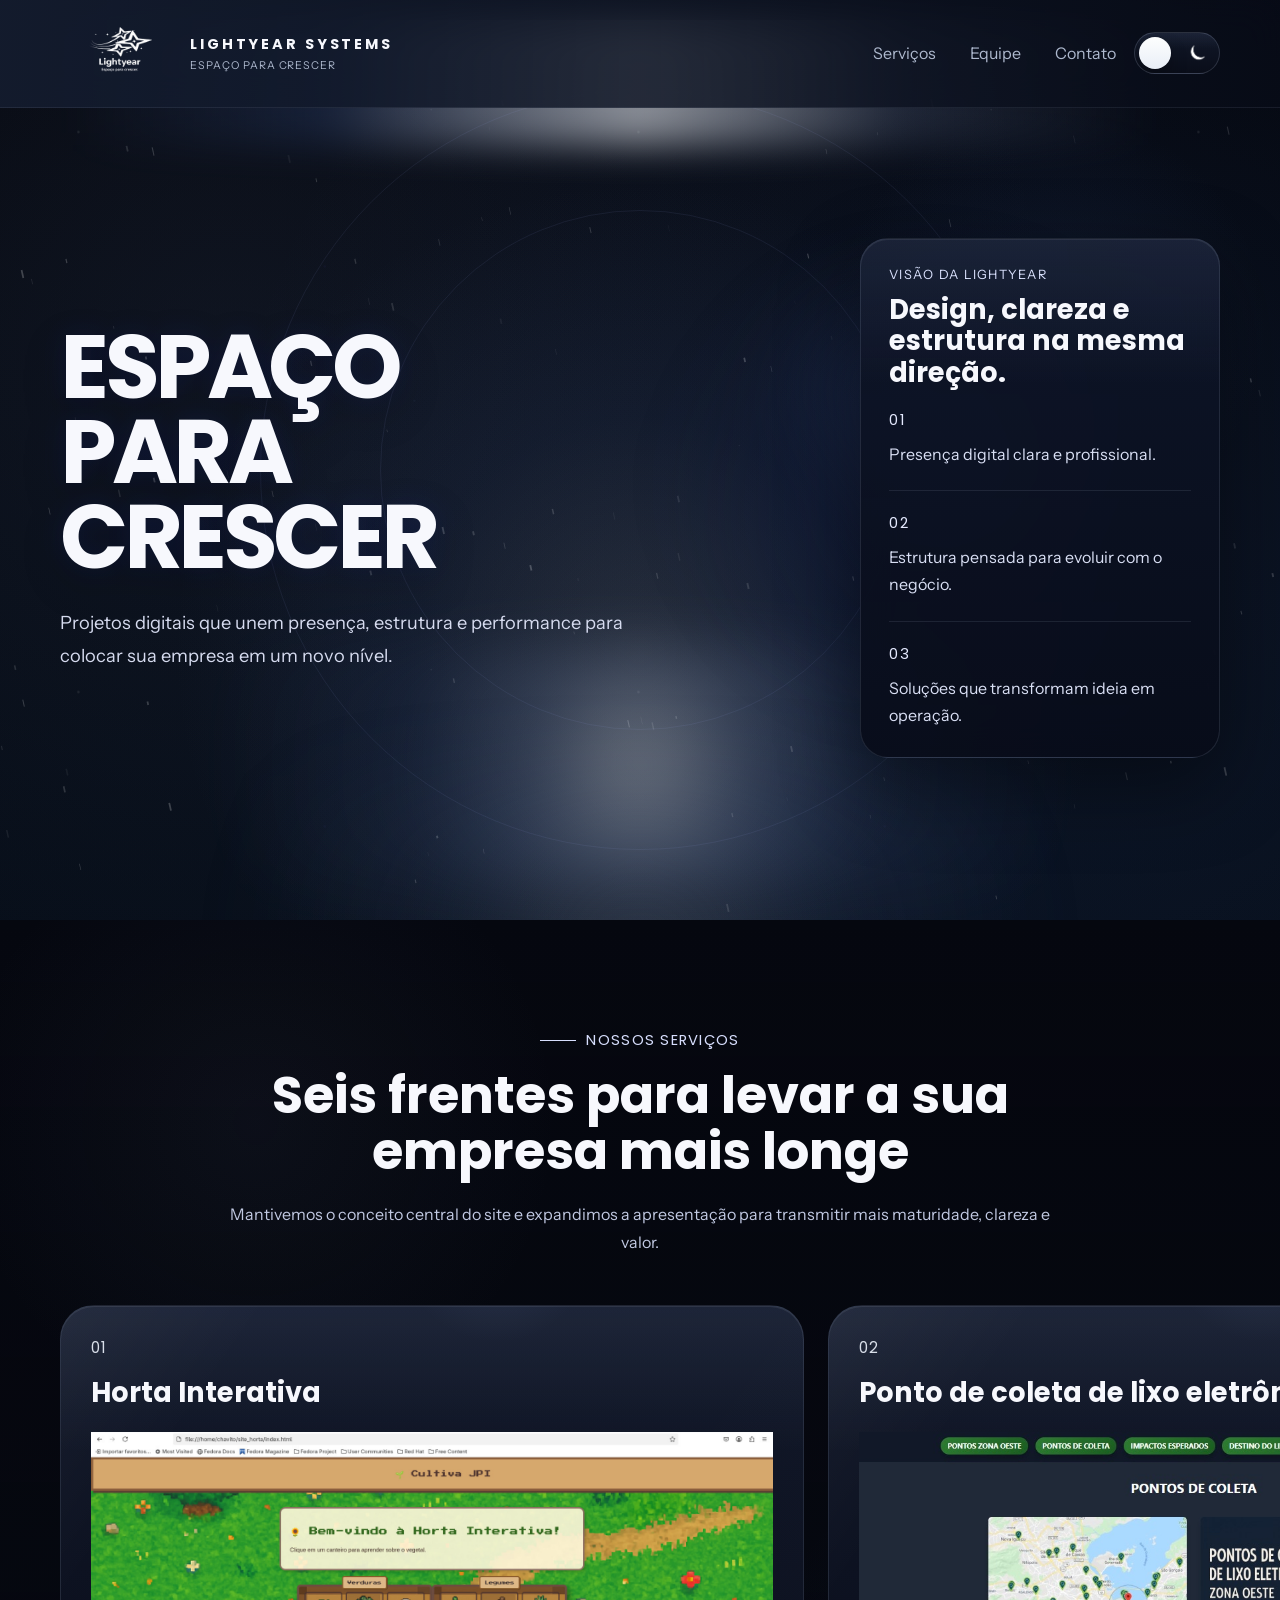
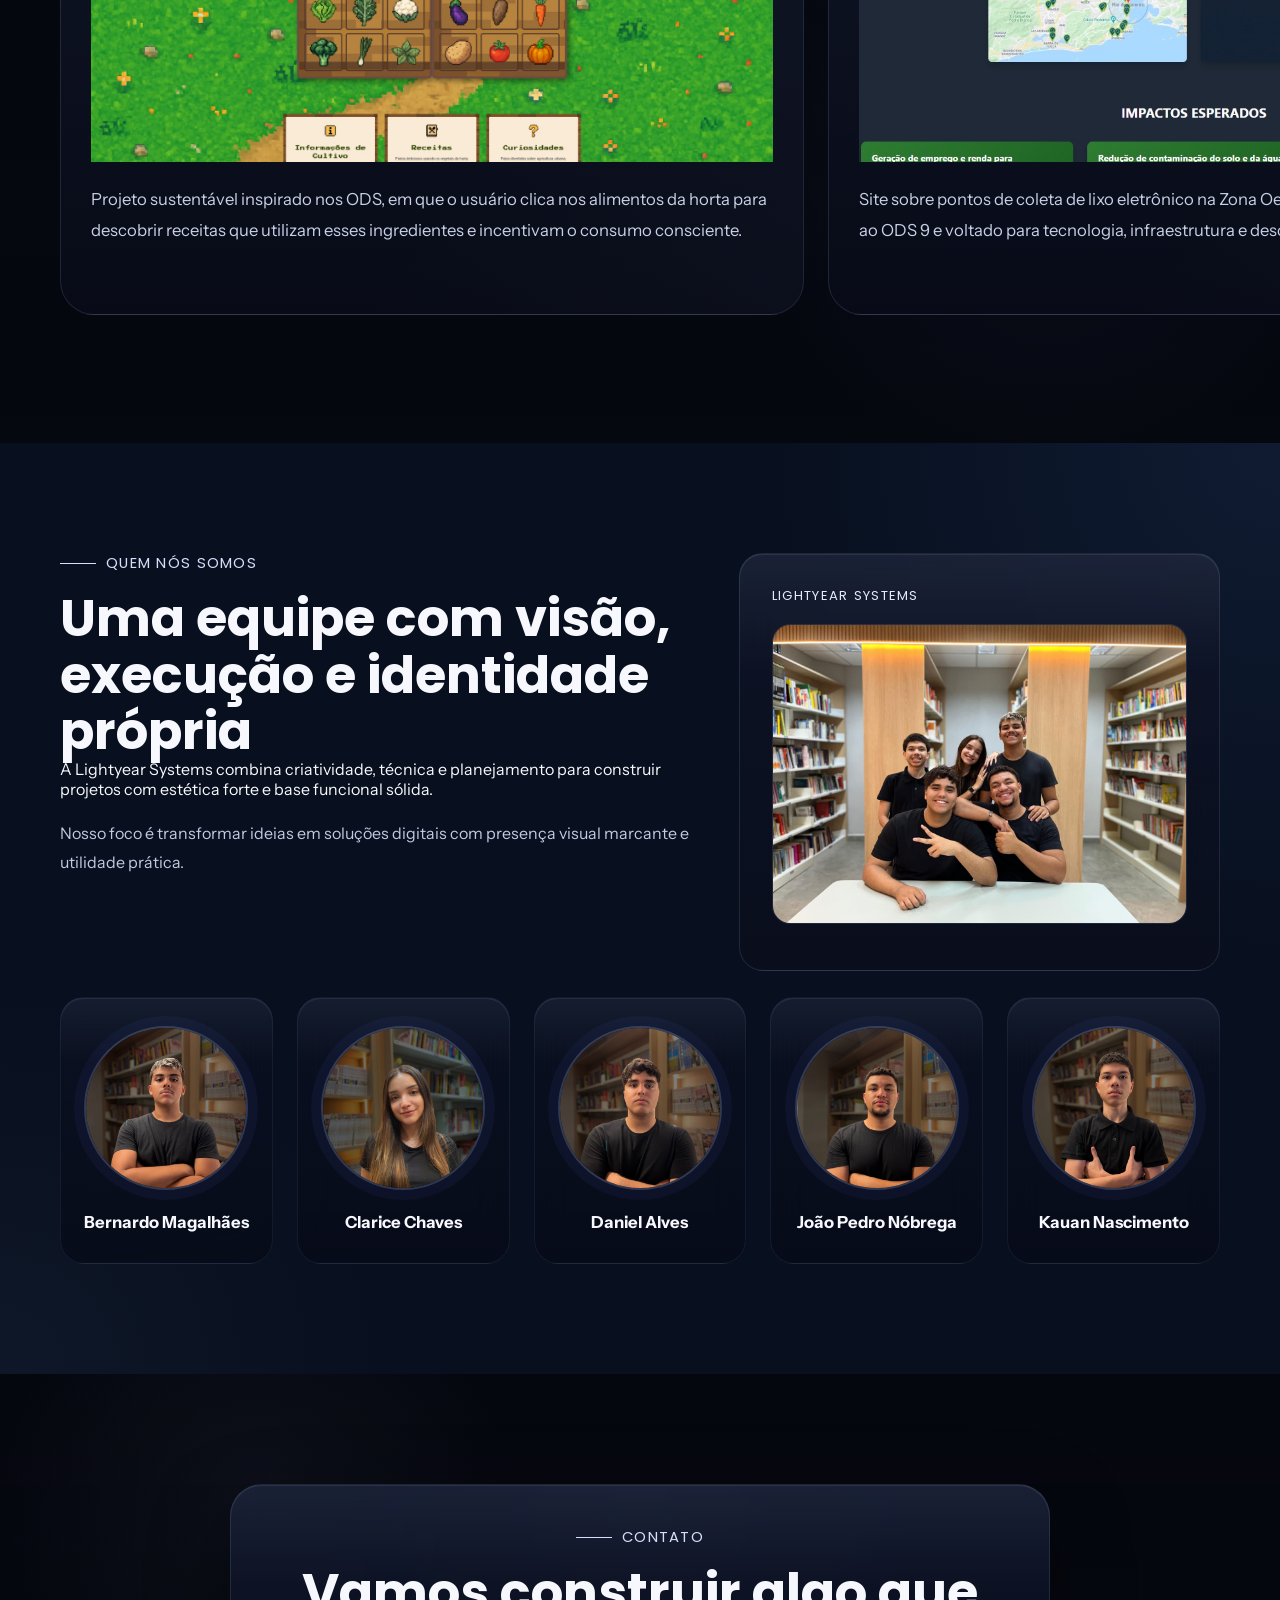
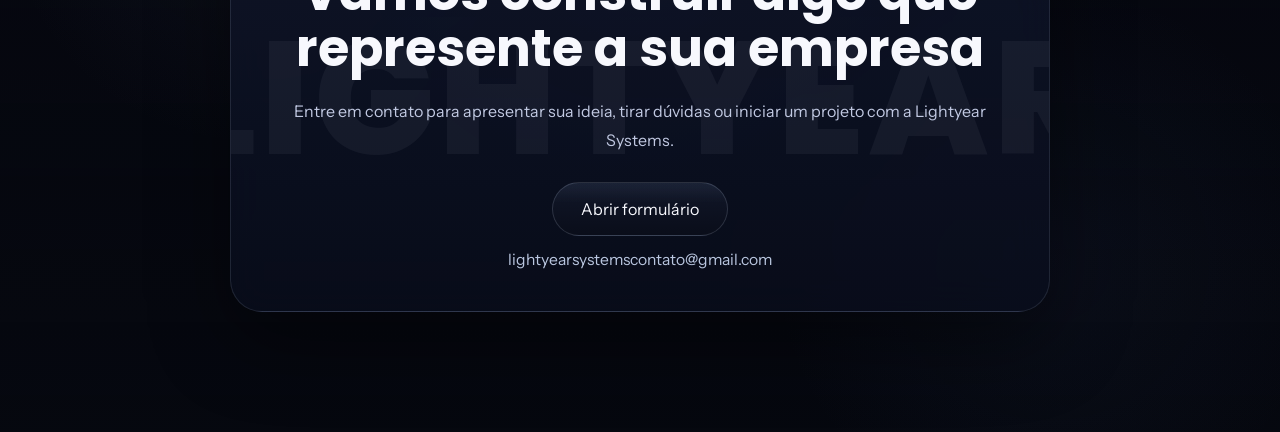
==== index.html @ 68925dc8 "Move site files to GitHub Pages root" ====
﻿﻿<!DOCTYPE html>
<html lang="pt-BR">
<head>
    <meta charset="UTF-8">
    <meta name="viewport" content="width=device-width, initial-scale=1.0">
    <meta
        name="description"
        content="Lightyear Systems desenvolve sites, reestrutura plataformas e cria sistemas sob medida para impulsionar empresas."
    >
    <title>Lightyear Systems</title>
    <link rel="preconnect" href="https://fonts.googleapis.com">
    <link rel="preconnect" href="https://fonts.gstatic.com" crossorigin>
    <link
        href="https://fonts.googleapis.com/css2?family=Poppins:wght@400;500;600;700;800&family=Instrument+Sans:wght@400;500;600&display=swap"
        rel="stylesheet"
    >
    <link rel="stylesheet" href="style.css">
</head>
<body>
    <header class="site-header">
        <div class="brand-tools">
            <a href="#inicio" class="logo" aria-label="Lightyear Systems">
                <img src="logopng branca.png" alt="Logo Lightyear" class="logo-brand-image">
                <span class="logo-text-wrap">
                    <span class="logo-text">LIGHTYEAR SYSTEMS</span>
                    <span class="logo-subtext">Espaço para crescer</span>
                </span>
            </a>
        </div>

        <div class="header-actions">
            <nav aria-label="Navegacao principal">
                <ul>
                    <li><a href="#servicos">Servi&ccedil;os</a></li>
                    <li><a href="#sobre">Equipe</a></li>
                    <li><a href="#contato">Contato</a></li>
                </ul>
            </nav>

            <button
                type="button"
                class="theme-toggle"
                id="themeToggle"
                aria-label="Alternar entre modo escuro e claro"
                aria-pressed="false"
            >
                <span class="theme-toggle-icons" aria-hidden="true">
                    <span class="theme-icon theme-icon-star">
                        <img src="estrela.png" alt="" class="theme-icon-image">
                    </span>
                    <span class="theme-icon theme-icon-moon">
                        <img src="lua.png" alt="" class="theme-icon-image">
                    </span>
                </span>
                <span class="theme-toggle-thumb" aria-hidden="true"></span>
                <span class="theme-toggle-text">Modo claro</span>
            </button>
        </div>
    </header>

    <main>
        <section id="inicio" class="hero">
            <div id="stars"></div>
            <canvas class="hero-particles" aria-hidden="true"></canvas>
            <div class="hero-ribbon hero-ribbon-top" aria-hidden="true"></div>
            <div class="hero-ribbon hero-ribbon-bottom" aria-hidden="true"></div>
            <div class="hero-aura" aria-hidden="true"></div>
            <div class="orbit orbit-one"></div>
            <div class="orbit orbit-two"></div>

            <div class="hero-content reveal">
                <h1 class="main-title">Espa&ccedil;o <br> para crescer</h1>
                <p class="subtitle">
                    Projetos digitais que unem presen&ccedil;a, estrutura e performance
                    para colocar sua empresa em um novo n&iacute;vel.
                </p>
            </div>

            <aside class="hero-panel reveal">
                <p class="panel-kicker">Vis&atilde;o da Lightyear</p>
                <h2>Design, clareza e estrutura na mesma dire&ccedil;&atilde;o.</h2>

                <div class="panel-line">
                    <span>01</span>
                    <p>Presen&ccedil;a digital clara e profissional.</p>
                </div>
                <div class="panel-line">
                    <span>02</span>
                    <p>Estrutura pensada para evoluir com o neg&oacute;cio.</p>
                </div>
                <div class="panel-line">
                    <span>03</span>
                    <p>Solu&ccedil;&otilde;es que transformam ideia em opera&ccedil;&atilde;o.</p>
                </div>
            </aside>
        </section>

        <section id="servicos" class="section section-light services-section">
            <div class="section-heading reveal">
                <p class="section-tag">Nossos Servi&ccedil;os</p>
                <h2>Seis frentes para levar a sua empresa mais longe</h2>
                <p>
                    Mantivemos o conceito central do site e expandimos a apresenta&ccedil;&atilde;o
                    para transmitir mais maturidade, clareza e valor.
                </p>
            </div>

            <div class="services-shell reveal">
                <div class="services-drag-hint" id="servicesHint" aria-hidden="true">
                    Arraste para o lado
                </div>

                <div class="cards services-track">
                    <article class="card service-card service-card-combo">
                        <div class="card-topline">
                            <span class="card-index">01</span>
                        </div>
                        <div class="service-feature">
                            <h3>Horta Interativa</h3>
                            <img src="horta-interativa.jpg" alt="Projeto Horta Interativa" class="service-photo service-photo-large">
                            <p>
                                Projeto sustent&aacute;vel inspirado nos ODS, em que o usu&aacute;rio
                                clica nos alimentos da horta para descobrir receitas que utilizam
                                esses ingredientes e incentivam o consumo consciente.
                            </p>
                        </div>
                    </article>

                    <article class="card service-card service-card-combo">
                        <div class="card-topline">
                            <span class="card-index">02</span>
                        </div>
                        <div class="service-feature">
                            <h3>Ponto de coleta de lixo eletr&ocirc;nico</h3>
                            <img src="lixo-eletronico.jpg" alt="Projeto Ponto de coleta de lixo eletr&ocirc;nico" class="service-photo service-photo-large service-photo-top">
                            <p>
                                Site sobre pontos de coleta de lixo eletr&ocirc;nico na Zona Oeste
                                do Rio de Janeiro, conectado ao ODS 9 e voltado para tecnologia,
                                infraestrutura e descarte respons&aacute;vel.
                            </p>
                        </div>
                    </article>

                    <article class="card service-card service-card-combo">
                        <div class="card-topline">
                            <span class="card-index">03</span>
                        </div>
                        <div class="service-feature">
                            <h3>Alimenta&ccedil;&atilde;o Saud&aacute;vel nas escolas</h3>
                            <div class="service-photo-frame">
                                <img src="alimentacao-saudavel.jpg" alt="Projeto Alimenta&ccedil;&atilde;o Saud&aacute;vel nas escolas" class="service-photo service-photo-large service-photo-crop-sides">
                            </div>
                            <p>
                                Site educativo ligado ao ODS 3, com card&aacute;pios saud&aacute;veis
                                para diferentes hor&aacute;rios do dia, ajudando estudantes a conhecer
                                op&ccedil;&otilde;es equilibradas para a rotina escolar.
                            </p>
                        </div>
                    </article>
                </div>
            </div>
        </section>

        <section id="sobre" class="section section-dark team-section">
            <div class="about-grid">
                <div class="about-copy reveal">
                    <p class="section-tag">Quem n&oacute;s somos</p>
                    <h2>Uma equipe com vis&atilde;o, execu&ccedil;&atilde;o e identidade pr&oacute;pria</h2>
                    <p>
                        A Lightyear Systems combina criatividade, t&eacute;cnica e planejamento
                        para construir projetos com est&eacute;tica forte e base funcional s&oacute;lida.
                    </p>
                    <p>
                        Nosso foco &eacute; transformar ideias em solu&ccedil;&otilde;es digitais com
                        presen&ccedil;a visual marcante e utilidade pr&aacute;tica.
                    </p>
                </div>

                <div class="about-card reveal">
                    <span class="about-highlight">Lightyear Systems</span>
                    <img src="grupo.png" alt="Equipe Lightyear Systems" class="about-card-image">
                </div>
            </div>

            <div class="team">
                <article class="member reveal">
                    <img src="bernardo.png" alt="Bernardo Magalh&atilde;es">
                    <h3>Bernardo Magalh&atilde;es</h3>
                </article>

                <article class="member reveal">
                    <img src="clarice.png" alt="Clarice Chaves">
                    <h3>Clarice Chaves</h3>
                </article>

                <article class="member reveal">
                    <img src="daniel.png" alt="Daniel Alves">
                    <h3>Daniel Alves</h3>
                </article>

                <article class="member reveal">
                    <img src="jpnobrega.png" alt="Jo&atilde;o Pedro N&oacute;brega">
                    <h3>Jo&atilde;o Pedro N&oacute;brega</h3>
                </article>

                <article class="member reveal">
                    <img src="kauan.png" alt="Kauan Nascimento">
                    <h3>Kauan Nascimento</h3>
                </article>
            </div>
        </section>

        <section id="contato" class="section section-light contact-section">
            <div class="contact-box reveal">
                <p class="section-tag">Contato</p>
                <h2>Vamos construir algo que represente a sua empresa</h2>
                <p>
                    Entre em contato para apresentar sua ideia, tirar d&uacute;vidas ou
                    iniciar um projeto com a Lightyear Systems.
                </p>

                <div class="contact-actions">
                    <button type="button" class="contact-link contact-toggle" id="contactToggle" aria-expanded="false" aria-controls="contactFormWrap">
                        Abrir formul&aacute;rio
                    </button>
                    <a href="mailto:lightyearsystemscontato@gmail.com" class="contact-email-link">
                        lightyearsystemscontato@gmail.com
                    </a>
                </div>

                <div class="contact-form-wrap" id="contactFormWrap" hidden>
                    <form class="contact-form" id="contactForm" novalidate>
                        <div class="contact-form-grid">
                            <label class="contact-field">
                                <span>Nome</span>
                                <input type="text" name="nome" placeholder="Seu nome" required>
                            </label>

                            <label class="contact-field">
                                <span>E-mail</span>
                                <input type="email" name="email" placeholder="voce@empresa.com" required>
                            </label>

                            <label class="contact-field">
                                <span>Empresa</span>
                                <input type="text" name="empresa" placeholder="Nome da empresa">
                            </label>

                            <label class="contact-field">
                                <span>Telefone</span>
                                <input type="tel" name="telefone" placeholder="(00) 00000-0000">
                            </label>
                        </div>

                        <label class="contact-field contact-field-full">
                            <span>Mensagem</span>
                            <textarea name="mensagem" rows="5" placeholder="Conte um pouco sobre o projeto ou a ideia que voc&ecirc; quer desenvolver." required></textarea>
                        </label>

                                                <input type="hidden" name="_subject" value="Novo contato pelo site Lightyear Systems">

                        <div class="contact-form-actions">
                            <button type="submit" class="contact-submit">Enviar contato</button>
                            <p class="contact-form-note" id="contactFormNote">Preencha os campos e envie sua mensagem direto por aqui.</p>
                        </div>
                    </form>
                </div>
            </div>
        </section>
    </main>

    <script src="script.js"></script>
</body>
</html>
---- style.css ----
﻿* {
    margin: 0;
    padding: 0;
    box-sizing: border-box;
}

:root {
    --bg: #04060d;
    --bg-deep: #07101f;
    --surface: rgba(13, 20, 34, 0.86);
    --surface-strong: rgba(18, 28, 46, 0.96);
    --line: rgba(196, 210, 235, 0.12);
    --line-strong: rgba(223, 230, 242, 0.26);
    --text: #f7f8fd;
    --muted: #aeb9ce;
    --blue: #335dbe;
    --violet: #5b6e9e;
    --glow: rgba(205, 216, 233, 0.14);
    --shadow: 0 28px 80px rgba(0, 0, 0, 0.42);
}

html {
    scroll-behavior: smooth;
    scroll-padding-top: 100px;
}

body {
    font-family: "Instrument Sans", sans-serif;
    color: var(--text);
    background:
        radial-gradient(circle at 18% 10%, rgba(88, 104, 146, 0.14), transparent 24%),
        radial-gradient(circle at 82% 16%, rgba(57, 86, 150, 0.16), transparent 26%),
        radial-gradient(circle at 50% 72%, rgba(146, 162, 192, 0.08), transparent 28%),
        linear-gradient(180deg, #03050b 0%, #06101d 42%, #08101f 72%, #050913 100%);
    overflow-x: hidden;
}

body,
.site-header,
.hero,
.section,
.card,
.about-card,
.member,
.contact-box,
.hero-panel,
.theme-toggle,
.logo-brand-image {
    transition:
        background 0.35s ease,
        color 0.35s ease,
        border-color 0.35s ease,
        box-shadow 0.35s ease,
        filter 0.35s ease;
}

a {
    color: inherit;
}

img {
    display: block;
    max-width: 100%;
}

.site-header {
    position: fixed;
    top: 0;
    left: 0;
    width: 100%;
    padding: 14px 60px;
    display: flex;
    justify-content: space-between;
    align-items: center;
    background: linear-gradient(90deg, rgba(20, 29, 48, 0.88), rgba(8, 12, 24, 0.76));
    backdrop-filter: blur(18px);
    border-bottom: 1px solid rgba(217, 227, 255, 0.08);
    transition: padding 0.35s ease, background 0.35s ease, box-shadow 0.35s ease;
    z-index: 1000;
}

.site-header.nav-compact {
    padding: 10px 60px;
    background: rgba(7, 10, 22, 0.9);
    box-shadow: 0 18px 36px rgba(0, 0, 0, 0.25);
}

.logo {
    display: inline-flex;
    align-items: center;
    gap: 12px;
    text-decoration: none;
}

.logo-brand-image {
    width: 118px;
    height: auto;
    flex-shrink: 0;
}

.logo-text-wrap {
    display: flex;
    flex-direction: column;
    gap: 4px;
}

.logo-text {
    font-family: "Poppins", sans-serif;
    font-size: 0.9rem;
    font-weight: 700;
    letter-spacing: 0.18rem;
}

.logo-subtext {
    color: var(--muted);
    font-size: 0.67rem;
    letter-spacing: 0.06rem;
    text-transform: uppercase;
}

nav ul {
    display: flex;
    list-style: none;
    gap: 34px;
}

.brand-tools {
    display: flex;
    align-items: center;
    gap: 18px;
}

.header-actions {
    display: flex;
    align-items: center;
    gap: 18px;
}

nav a {
    position: relative;
    text-decoration: none;
    color: var(--muted);
    transition: color 0.25s ease;
}

nav a::after {
    content: "";
    position: absolute;
    left: 0;
    bottom: -7px;
    width: 0;
    height: 2px;
    background: #f7f8fd;
    transition: width 0.3s ease;
}

nav a:hover,
nav a:focus-visible {
    color: var(--text);
}

nav a:hover::after,
nav a:focus-visible::after {
    width: 100%;
}

.theme-toggle {
    position: relative;
    width: 86px;
    height: 42px;
    border: 1px solid rgba(216, 226, 255, 0.16);
    border-radius: 999px;
    background:
        linear-gradient(180deg, rgba(92, 104, 134, 0.14), rgba(10, 15, 29, 0) 38%),
        linear-gradient(180deg, rgba(18, 25, 43, 0.96), rgba(10, 14, 26, 0.96));
    cursor: pointer;
    overflow: hidden;
}

.theme-toggle:hover {
    transform: translateY(-1px);
    border-color: var(--line-strong);
}

.theme-toggle-icons {
    position: absolute;
    inset: 0;
    display: flex;
    align-items: center;
    justify-content: space-between;
    padding: 0 12px;
    color: rgba(244, 247, 255, 0.92);
    line-height: 1;
    pointer-events: none;
}

.theme-icon {
    display: inline-flex;
    align-items: center;
    justify-content: center;
    width: 20px;
    height: 20px;
    position: relative;
    overflow: hidden;
}

.theme-icon-image {
    display: block;
    width: 20px;
    height: 20px;
    object-fit: contain;
}

.theme-icon-star .theme-icon-image {
    width: 50px;
    height: 38px;
    object-fit: cover;
    transform: translateX(-1px) translateY(3px);
}

.theme-icon-moon .theme-icon-image {
    width: 18px;
    height: 18px;
}

.theme-toggle-thumb {
    position: absolute;
    top: 4px;
    left: 4px;
    width: 32px;
    height: 32px;
    border-radius: 50%;
    background: linear-gradient(180deg, #fdfefe, #e9eef7);
    box-shadow: 0 8px 18px rgba(0, 0, 0, 0.24);
    transition: transform 0.3s ease, background 0.3s ease, box-shadow 0.3s ease;
}

.theme-toggle-text {
    position: absolute;
    width: 1px;
    height: 1px;
    padding: 0;
    margin: -1px;
    overflow: hidden;
    clip: rect(0, 0, 0, 0);
    white-space: nowrap;
    border: 0;
}

body[data-theme="light"] .contact-email-link {
    color: #54739a;
}

body[data-theme="light"] .contact-email-link:hover {
    color: #1f4068;
}

body[data-theme="light"] .contact-form {
    border-color: rgba(84, 115, 154, 0.18);
    background:
        linear-gradient(180deg, rgba(255, 255, 255, 0.86), rgba(240, 247, 252, 0.98)),
        linear-gradient(180deg, rgba(216, 231, 241, 0.28), rgba(205, 226, 240, 0.2));
}

body[data-theme="light"] .contact-field span {
    color: #21466f;
}

body[data-theme="light"] .contact-field input,
body[data-theme="light"] .contact-field textarea {
    border-color: rgba(93, 126, 163, 0.18);
    background: rgba(255, 255, 255, 0.9);
    color: #17324f;
}

body[data-theme="light"] .contact-field input::placeholder,
body[data-theme="light"] .contact-field textarea::placeholder {
    color: #7590af;
}

body[data-theme="light"] .contact-field input:focus,
body[data-theme="light"] .contact-field textarea:focus {
    border-color: rgba(77, 133, 190, 0.42);
    box-shadow: 0 0 0 4px rgba(137, 184, 220, 0.22);
}

body[data-theme="light"] .contact-submit {
    border-color: rgba(84, 115, 154, 0.18);
    background: linear-gradient(180deg, #ffffff, #e9f3f9);
    color: #17324f;
}

body[data-theme="light"] .contact-form-note {
    color: #5c7899;
}
body[data-theme="light"] .theme-toggle-thumb {
    transform: translateX(46px);
    background: linear-gradient(180deg, #ffffff, #eef5fb);
}

.hero {
    position: relative;
    min-height: 100vh;
    padding: 152px 60px 96px;
    display: grid;
    grid-template-columns: minmax(0, 1.1fr) minmax(320px, 0.9fr);
    gap: 46px;
    align-items: center;
    overflow: hidden;
    isolation: isolate;
    background:
        radial-gradient(circle at 50% 70%, rgba(223, 229, 240, 0.12), rgba(74, 96, 145, 0.1) 26%, rgba(6, 10, 24, 0) 52%),
        radial-gradient(circle at 82% 34%, rgba(57, 86, 150, 0.14), transparent 18%);
}

#stars {
    position: absolute;
    inset: 0;
    background-image:
        radial-gradient(2px 2px at 14% 20%, rgba(255, 255, 255, 0.58), transparent),
        radial-gradient(1.3px 1.3px at 77% 16%, rgba(255, 255, 255, 0.5), transparent),
        radial-gradient(1.5px 1.5px at 74% 68%, rgba(138, 156, 255, 0.34), transparent),
        radial-gradient(1px 1px at 32% 76%, rgba(255, 255, 255, 0.46), transparent),
        radial-gradient(2px 2px at 58% 44%, rgba(117, 95, 255, 0.28), transparent);
    background-size: 560px 560px;
    opacity: 0.18;
    animation: moveStars 140s linear infinite;
    z-index: -3;
}

.hero-particles {
    position: absolute;
    inset: 0;
    width: 100%;
    height: 100%;
    pointer-events: none;
    z-index: -2;
}

.hero-ribbon,
.hero-aura {
    position: absolute;
    pointer-events: none;
}

.hero-ribbon-top {
    top: -5%;
    left: 50%;
    width: 112vw;
    height: 170px;
    transform: translateX(-50%);
    border-radius: 999px;
    background:
        linear-gradient(90deg,
            rgba(57, 86, 150, 0) 10%,
            rgba(57, 86, 150, 0.34) 28%,
            rgba(228, 232, 239, 0.82) 50%,
            rgba(113, 129, 165, 0.32) 68%,
            rgba(57, 86, 150, 0) 86%);
    filter: blur(18px);
    opacity: 0.72;
    z-index: -1;
}

.hero-ribbon-top::after {
    content: "";
    position: absolute;
    inset: 30px 10% auto;
    height: 110px;
    border-top: 2px solid rgba(244, 247, 255, 0.38);
    border-radius: 999px;
}

.hero-ribbon-bottom {
    left: 50%;
    bottom: 4%;
    width: 94vw;
    height: 240px;
    transform: translateX(-50%);
    border-radius: 999px;
    background:
        radial-gradient(circle at 50% 50%, rgba(233, 237, 242, 0.52), rgba(145, 165, 206, 0.28) 18%, rgba(68, 92, 146, 0.12) 38%, rgba(16, 22, 47, 0) 70%);
    filter: blur(28px);
    opacity: 0.7;
    z-index: -1;
}

.hero-aura {
    inset: 20% 8% auto auto;
    width: 40vw;
    height: 40vw;
    max-width: 620px;
    max-height: 620px;
    border-radius: 50%;
    background:
        radial-gradient(circle at 42% 35%, rgba(57, 86, 150, 0.18), transparent 28%),
        radial-gradient(circle at 60% 52%, rgba(109, 126, 163, 0.12), transparent 36%),
        radial-gradient(circle at 52% 60%, rgba(8, 18, 60, 0.34), transparent 68%);
    filter: blur(26px);
    z-index: -1;
}

.hero::before {
    content: "";
    position: absolute;
    inset: auto auto -24% 50%;
    width: 84vw;
    height: 40vh;
    transform: translateX(-50%);
    background: radial-gradient(circle, rgba(228, 233, 239, 0.16), rgba(87, 108, 148, 0.08) 34%, rgba(5, 10, 24, 0) 72%);
    filter: blur(44px);
    z-index: -1;
}

.orbit {
    position: absolute;
    inset: 50% auto auto 50%;
    border: 1px solid rgba(165, 181, 255, 0.08);
    border-radius: 999px;
    transform: translate(-50%, -50%);
    z-index: 0;
}

.orbit-one {
    width: 520px;
    height: 520px;
}

.orbit-two {
    width: 760px;
    height: 760px;
    animation: pulseRing 14s ease-in-out infinite;
}

.hero-content,
.hero-panel {
    position: relative;
    z-index: 2;
}

.hero-content {
    max-width: 720px;
}

.section-tag {
    display: inline-flex;
    align-items: center;
    gap: 10px;
    margin-bottom: 16px;
    color: #d7defd;
    font-family: "Poppins", sans-serif;
    font-size: 0.92rem;
    letter-spacing: 0.08rem;
    text-transform: uppercase;
}

.section-tag::before {
    content: "";
    width: 36px;
    height: 1px;
    background: currentColor;
}

.hero-logo {
    display: none;
}

.main-title {
    font-family: "Poppins", sans-serif;
    font-size: clamp(3.15rem, 7vw, 5.6rem);
    line-height: 0.95;
    letter-spacing: -0.05em;
    text-transform: uppercase;
    margin-bottom: 28px;
    text-shadow:
        0 0 24px rgba(40, 72, 255, 0.1),
        0 14px 40px rgba(0, 0, 0, 0.25);
}

.subtitle {
    max-width: 620px;
    color: #d6dbef;
    font-size: 1.14rem;
    line-height: 1.8;
}

.contact-actions {
    display: flex;
    flex-wrap: wrap;
    gap: 14px;
}

.contact-link {
    display: inline-flex;
    align-items: center;
    justify-content: center;
    min-height: 54px;
    padding: 0 28px;
    border-radius: 999px;
    text-decoration: none;
    color: #f7f8fd;
    transition: transform 0.3s ease, box-shadow 0.3s ease, background 0.3s ease, border-color 0.3s ease;
    border: 1px solid rgba(216, 226, 255, 0.16);
    background:
        linear-gradient(180deg, rgba(92, 104, 134, 0.14), rgba(10, 15, 29, 0) 38%),
        linear-gradient(180deg, rgba(18, 25, 43, 0.88), rgba(10, 14, 26, 0.88));
}

.contact-link:hover {
    transform: translateY(-3px);
    border-color: var(--line-strong);
    background: rgba(20, 28, 56, 0.76);
}

.card,
.about-card,
.member,
.contact-box,
.hero-panel {
    backdrop-filter: blur(18px);
}

.hero-panel {
    width: min(100%, 360px);
    justify-self: end;
    padding: 28px;
    border: 1px solid var(--line);
    border-radius: 28px;
    background:
        linear-gradient(180deg, rgba(92, 106, 136, 0.16), rgba(12, 18, 34, 0) 28%),
        linear-gradient(180deg, rgba(14, 21, 40, 0.94), rgba(8, 12, 25, 0.92)),
        radial-gradient(circle at top right, rgba(92, 116, 173, 0.08), transparent 42%);
    box-shadow:
        inset 0 1px 0 rgba(255, 255, 255, 0.08),
        var(--shadow);
}

.panel-kicker {
    margin-bottom: 12px;
    color: #dbe3ff;
    font-size: 0.8rem;
    letter-spacing: 0.08rem;
    text-transform: uppercase;
}

.hero-panel h2 {
    margin-bottom: 22px;
    font-family: "Poppins", sans-serif;
    font-size: 1.7rem;
    line-height: 1.15;
}

.panel-line + .panel-line {
    margin-top: 22px;
    padding-top: 22px;
    border-top: 1px solid rgba(148, 163, 184, 0.14);
}

.panel-line span {
    display: inline-block;
    margin-bottom: 10px;
    color: #e5eaff;
    font-family: "Poppins", sans-serif;
    font-size: 0.92rem;
    letter-spacing: 0.12rem;
}

.panel-line p {
    color: #d9dff4;
    line-height: 1.7;
}

.section {
    position: relative;
    overflow: hidden;
    padding: 110px 60px;
}

.section-light {
    background:
        radial-gradient(circle at 20% 18%, rgba(93, 109, 146, 0.08), transparent 22%),
        radial-gradient(circle at 82% 74%, rgba(57, 86, 150, 0.08), transparent 24%),
        linear-gradient(180deg, rgba(6, 8, 15, 0), rgba(6, 8, 15, 0.6)),
        #05070f;
}

.section-dark {
    background:
        radial-gradient(circle at top right, rgba(57, 86, 150, 0.16), transparent 32%),
        radial-gradient(circle at bottom left, rgba(93, 109, 146, 0.08), transparent 24%),
        #08101f;
}

.services-section {
    overflow: hidden;
}

.section-heading,
.contact-box {
    max-width: 820px;
    margin: 0 auto;
    text-align: center;
}

.section h2 {
    font-family: "Poppins", sans-serif;
    font-size: clamp(2.2rem, 4vw, 3.35rem);
    line-height: 1.1;
}

.section-heading p:last-child,
.about-copy p:last-child,
.about-card p,
.contact-box p:nth-of-type(2) {
    margin-top: 20px;
    color: #c1c9e2;
    line-height: 1.8;
}

.cards {
    display: grid;
    grid-template-columns: repeat(3, minmax(0, 1fr));
    gap: 28px;
    max-width: 1200px;
    margin: 54px auto 0;
}

.services-shell {
    position: relative;
    width: 100vw;
    max-width: none;
    margin: 40px 0 0;
    margin-left: calc(50% - 50vw);
}

.services-track {
    display: flex;
    align-items: stretch;
    gap: 24px;
    max-width: none;
    margin: 0;
    padding: 8px 60px 18px;
    overflow-x: auto;
    overscroll-behavior-x: contain;
    scroll-snap-type: none;
    cursor: grab;
    user-select: none;
    scrollbar-width: none;
    touch-action: pan-y;
    -webkit-user-select: none;
}

.services-track::-webkit-scrollbar {
    display: none;
}

.services-track.dragging {
    cursor: grabbing;
}

.services-drag-hint {
    position: absolute;
    right: 60px;
    top: -14px;
    z-index: 3;
    padding: 10px 16px;
    border: 1px solid rgba(223, 230, 242, 0.16);
    border-radius: 999px;
    background: rgba(10, 16, 30, 0.82);
    color: #dce5ff;
    font-size: 0.82rem;
    letter-spacing: 0.04rem;
    opacity: 0;
    transform: translateY(8px);
    pointer-events: none;
    transition: opacity 0.35s ease, transform 0.35s ease;
    backdrop-filter: blur(10px);
}

.services-drag-hint.is-visible {
    opacity: 1;
    transform: translateY(0);
}

body[data-theme="light"] {
    color: #16324e;
    background:
        radial-gradient(circle at 18% 10%, rgba(152, 213, 228, 0.34), transparent 24%),
        radial-gradient(circle at 82% 16%, rgba(95, 125, 203, 0.22), transparent 26%),
        radial-gradient(circle at 50% 72%, rgba(98, 174, 199, 0.14), transparent 28%),
        linear-gradient(180deg, #f7f9fb 0%, #eef5f8 38%, #e5eff5 72%, #ddeaf0 100%);
}

body[data-theme="light"] .site-header {
    background: linear-gradient(90deg, rgba(248, 251, 252, 0.92), rgba(230, 239, 245, 0.84));
    border-bottom-color: rgba(95, 125, 203, 0.1);
}

body[data-theme="light"] .site-header.nav-compact {
    background: rgba(247, 250, 252, 0.94);
    box-shadow: 0 18px 36px rgba(73, 102, 146, 0.12);
}

body[data-theme="light"] .logo-brand-image {
    filter: brightness(0.12) saturate(0.3);
}

body[data-theme="light"] nav a,
body[data-theme="light"] .logo-subtext {
    color: #5b7291;
}

body[data-theme="light"] nav a::after {
    background: #16324e;
}

body[data-theme="light"] nav a:hover,
body[data-theme="light"] nav a:focus-visible,
body[data-theme="light"] .logo-text,
body[data-theme="light"] .main-title,
body[data-theme="light"] .section h2,
body[data-theme="light"] .hero-panel h2,
body[data-theme="light"] .card h3,
body[data-theme="light"] .member h3,
body[data-theme="light"] .about-copy,
body[data-theme="light"] .contact-box,
body[data-theme="light"] .about-card {
    color: #16324e;
}

body[data-theme="light"] .theme-toggle {
    border-color: rgba(95, 123, 191, 0.18);
    background:
        linear-gradient(180deg, rgba(255, 255, 255, 0.78), rgba(216, 235, 240, 0.58) 38%),
        linear-gradient(180deg, rgba(236, 244, 247, 0.98), rgba(223, 235, 241, 0.96));
}

body[data-theme="light"] .theme-toggle-icons {
    color: #111827;
}

body[data-theme="light"] .hero {
    background:
        radial-gradient(circle at 50% 70%, rgba(255, 255, 255, 0.42), rgba(98, 174, 199, 0.14) 26%, rgba(6, 10, 24, 0) 52%),
        radial-gradient(circle at 82% 34%, rgba(95, 125, 203, 0.16), transparent 18%);
}

body[data-theme="light"] #stars {
    background-image:
        radial-gradient(2px 2px at 14% 20%, rgba(95, 125, 203, 0.4), transparent),
        radial-gradient(1.3px 1.3px at 77% 16%, rgba(98, 174, 199, 0.4), transparent),
        radial-gradient(1.5px 1.5px at 74% 68%, rgba(95, 125, 203, 0.3), transparent),
        radial-gradient(1px 1px at 32% 76%, rgba(98, 174, 199, 0.28), transparent),
        radial-gradient(2px 2px at 58% 44%, rgba(159, 210, 224, 0.28), transparent);
}

body[data-theme="light"] .hero-ribbon-top {
    background:
        linear-gradient(90deg,
            rgba(95, 125, 203, 0) 10%,
            rgba(95, 125, 203, 0.24) 28%,
            rgba(255, 255, 255, 0.74) 50%,
            rgba(98, 174, 199, 0.28) 68%,
            rgba(95, 125, 203, 0) 86%);
}

body[data-theme="light"] .hero-ribbon-top::after {
    border-top-color: rgba(255, 255, 255, 0.54);
}

body[data-theme="light"] .hero-ribbon-bottom {
    background:
        radial-gradient(circle at 50% 50%, rgba(255, 255, 255, 0.62), rgba(152, 213, 228, 0.3) 18%, rgba(95, 125, 203, 0.14) 38%, rgba(16, 22, 47, 0) 70%);
}

body[data-theme="light"] .hero-aura {
    background:
        radial-gradient(circle at 42% 35%, rgba(98, 174, 199, 0.22), transparent 28%),
        radial-gradient(circle at 60% 52%, rgba(95, 125, 203, 0.14), transparent 36%),
        radial-gradient(circle at 52% 60%, rgba(153, 198, 219, 0.22), transparent 68%);
}

body[data-theme="light"] .hero::before {
    background: radial-gradient(circle, rgba(255, 255, 255, 0.26), rgba(98, 174, 199, 0.1) 34%, rgba(5, 10, 24, 0) 72%);
}

body[data-theme="light"] .orbit {
    border-color: rgba(12, 18, 28, 0.12);
}

body[data-theme="light"] .subtitle,
body[data-theme="light"] .section-heading p:last-child,
body[data-theme="light"] .about-copy p:last-child,
body[data-theme="light"] .about-card p,
body[data-theme="light"] .contact-box p:nth-of-type(2),
body[data-theme="light"] .panel-line p,
body[data-theme="light"] .card p,
body[data-theme="light"] .about-bridge {
    color: #56708f;
}

body[data-theme="light"] .section-tag,
body[data-theme="light"] .panel-kicker,
body[data-theme="light"] .about-highlight,
body[data-theme="light"] .card-link,
body[data-theme="light"] .card-index,
body[data-theme="light"] .panel-line span {
    color: #4d78b6;
}

body[data-theme="light"] .section-light {
    background:
        radial-gradient(circle at 20% 18%, rgba(152, 213, 228, 0.26), transparent 22%),
        radial-gradient(circle at 82% 74%, rgba(95, 125, 203, 0.16), transparent 24%),
        linear-gradient(180deg, rgba(255, 255, 255, 0), rgba(231, 240, 245, 0.8)),
        #edf4f7;
}

body[data-theme="light"] .section-dark {
    background:
        radial-gradient(circle at top right, rgba(95, 125, 203, 0.16), transparent 32%),
        radial-gradient(circle at bottom left, rgba(152, 213, 228, 0.2), transparent 24%),
        #e2eef3;
}

body[data-theme="light"] .hero-panel,
body[data-theme="light"] .card,
body[data-theme="light"] .about-card,
body[data-theme="light"] .member,
body[data-theme="light"] .contact-box {
    border-color: rgba(93, 139, 191, 0.18);
    box-shadow:
        inset 0 1px 0 rgba(255, 255, 255, 0.8),
        0 24px 60px rgba(73, 102, 146, 0.14);
}

body[data-theme="light"] .hero-panel {
    background:
        linear-gradient(180deg, rgba(255, 255, 255, 0.76), rgba(202, 223, 233, 0.44) 28%),
        linear-gradient(180deg, rgba(236, 245, 248, 0.96), rgba(226, 236, 242, 0.94)),
        radial-gradient(circle at top right, rgba(95, 125, 203, 0.08), transparent 42%);
}

body[data-theme="light"] .card {
    background:
        linear-gradient(180deg, rgba(94, 108, 138, 0.16), rgba(12, 18, 36, 0) 24%),
        linear-gradient(180deg, rgba(248, 251, 252, 0.96), rgba(231, 239, 244, 0.96));
}

body[data-theme="light"] .card::before {
    background: radial-gradient(circle, rgba(98, 174, 199, 0.22), transparent 62%);
}

body[data-theme="light"] .card::after {
    background:
        linear-gradient(125deg, rgba(255, 255, 255, 0.3), transparent 18%, transparent 60%, rgba(95, 125, 203, 0.06));
}

body[data-theme="light"] .about-card {
    background:
        linear-gradient(180deg, rgba(255, 255, 255, 0.72), rgba(216, 235, 240, 0.46) 28%),
        linear-gradient(180deg, rgba(241, 247, 250, 0.96), rgba(229, 238, 244, 0.94)),
        radial-gradient(circle at top right, rgba(95, 125, 203, 0.1), transparent 40%);
}

body[data-theme="light"] .service-media {
    border-color: rgba(95, 123, 191, 0.16);
    background:
        radial-gradient(circle at 30% 20%, rgba(255, 255, 255, 0.42), transparent 26%),
        linear-gradient(140deg, rgba(122, 148, 205, 0.72), rgba(153, 192, 223, 0.68));
    box-shadow: inset 0 1px 0 rgba(255, 255, 255, 0.28);
}

body[data-theme="light"] .service-media-upgrade::before {
    background:
        linear-gradient(145deg, rgba(255, 255, 255, 0.26), rgba(111, 135, 191, 0.18));
    box-shadow:
        inset 0 0 0 1px rgba(255, 255, 255, 0.34),
        0 0 0 1px rgba(111, 135, 191, 0.16);
}

body[data-theme="light"] .service-media-systems {
    background:
        radial-gradient(circle at 50% 30%, rgba(255, 255, 255, 0.5), transparent 18%),
        linear-gradient(180deg, rgba(122, 140, 185, 0.88), rgba(146, 170, 212, 0.84));
    border-color: rgba(95, 123, 191, 0.16);
}

body[data-theme="light"] .service-media-systems::before {
    background:
        linear-gradient(180deg, rgba(92, 113, 165, 0.56), rgba(110, 132, 184, 0.48));
}

body[data-theme="light"] .service-media-systems::after {
    background:
        radial-gradient(circle, rgba(87, 113, 186, 0.48) 0 34%, transparent 35%),
        radial-gradient(circle, rgba(116, 170, 209, 0.34) 0 60%, transparent 61%);
}

body[data-theme="light"] .service-media-landing {
    background:
        radial-gradient(circle at 18% 20%, rgba(255, 255, 255, 0.46), transparent 22%),
        linear-gradient(140deg, rgba(122, 148, 205, 0.76), rgba(143, 177, 222, 0.72));
}

body[data-theme="light"] .service-media-brand {
    background:
        radial-gradient(circle at 20% 18%, rgba(255, 255, 255, 0.4), transparent 22%),
        linear-gradient(145deg, rgba(131, 152, 208, 0.76), rgba(158, 194, 227, 0.7));
}

body[data-theme="light"] .service-media-automation {
    background:
        radial-gradient(circle at 50% 26%, rgba(255, 255, 255, 0.42), transparent 18%),
        linear-gradient(145deg, rgba(123, 146, 205, 0.76), rgba(154, 189, 223, 0.72));
}

body[data-theme="light"] .service-media-automation::before {
    background:
        linear-gradient(180deg, rgba(255, 255, 255, 0.28), rgba(202, 222, 238, 0.22));
}

body[data-theme="light"] .member {
    background:
        linear-gradient(180deg, rgba(255, 255, 255, 0.66), rgba(221, 236, 242, 0.42) 24%),
        linear-gradient(180deg, rgba(241, 247, 250, 0.96), rgba(229, 237, 243, 0.94));
}

body[data-theme="light"] .member:hover {
    background: linear-gradient(180deg, rgba(235, 244, 248, 0.98), rgba(219, 232, 239, 0.96));
}

body[data-theme="light"] .member img {
    box-shadow: 0 0 0 10px rgba(95, 125, 203, 0.08);
}

body[data-theme="light"] .contact-box {
    background:
        linear-gradient(180deg, rgba(255, 255, 255, 0.68), rgba(210, 229, 236, 0.4) 24%),
        linear-gradient(180deg, rgba(240, 247, 250, 0.96), rgba(227, 237, 243, 0.94)),
        radial-gradient(circle at top center, rgba(255, 255, 255, 0.18), rgba(95, 125, 203, 0.06) 28%, transparent 58%);
}

body[data-theme="light"] .contact-box::before {
    color: rgba(95, 125, 203, 0.08);
}

body[data-theme="light"] .contact-link {
    border-color: rgba(95, 123, 191, 0.18);
    background:
        linear-gradient(180deg, rgba(255, 255, 255, 0.7), rgba(216, 235, 240, 0.54) 38%),
        linear-gradient(180deg, rgba(236, 244, 247, 0.94), rgba(223, 235, 241, 0.92));
    color: #16324e;
}

body[data-theme="light"] .contact-link:hover,
body[data-theme="light"] .services-drag-hint {
    background: rgba(206, 229, 235, 0.86);
    color: #16324e;
}

body[data-theme="light"] .services-drag-hint {
    border-color: rgba(95, 123, 191, 0.18);
}

.card {
    position: relative;
    min-height: 610px;
    padding: 30px 30px 32px;
    border: 1px solid var(--line);
    border-radius: 34px;
    overflow: hidden;
    background:
        linear-gradient(180deg, rgba(94, 108, 138, 0.16), rgba(12, 18, 36, 0) 24%),
        linear-gradient(180deg, rgba(18, 25, 43, 0.94), rgba(8, 11, 24, 0.96));
    transition: transform 0.35s ease, border-color 0.35s ease, box-shadow 0.35s ease, opacity 0.6s ease;
    box-shadow: inset 0 1px 0 rgba(255, 255, 255, 0.08);
}

.service-card {
    flex: 0 0 360px;
}

.service-card-combo {
    flex-basis: 744px;
}

.service-card,
.service-card * {
    user-select: none;
    -webkit-user-drag: none;
}

.card::before {
    content: "";
    position: absolute;
    inset: -28% auto auto 44%;
    width: 220px;
    height: 220px;
    border-radius: 50%;
    background: radial-gradient(circle, rgba(107, 126, 167, 0.16), transparent 62%);
}

.card::after {
    content: "";
    position: absolute;
    inset: 0;
    background:
        linear-gradient(125deg, rgba(255, 255, 255, 0.06), transparent 18%, transparent 60%, rgba(160, 174, 201, 0.04));
    opacity: 0.65;
}

.card:hover {
    transform: translateY(-10px);
    border-color: var(--line-strong);
    box-shadow: 0 22px 48px rgba(6, 14, 42, 0.4);
}

.card-topline {
    display: flex;
    align-items: center;
    justify-content: flex-start;
    gap: 12px;
    margin-bottom: 18px;
}

.card-index {
    display: inline-flex;
    color: #d8dee9;
    font-family: "Poppins", sans-serif;
    font-size: 0.95rem;
    letter-spacing: 0.08rem;
}

.card h3 {
    font-family: "Poppins", sans-serif;
    font-size: 1.7rem;
    line-height: 1.2;
    margin-bottom: 22px;
}

.card p {
    margin-top: 22px;
    color: #c8d0e6;
    line-height: 1.85;
    font-size: 1.04rem;
}

.service-combo-grid {
    position: relative;
    z-index: 1;
    display: grid;
    grid-template-columns: repeat(2, minmax(0, 1fr));
    gap: 28px;
}

.service-combo-item {
    min-width: 0;
}

.service-feature {
    position: relative;
    z-index: 1;
}

.service-card-combo .service-media {
    height: 230px;
}

.service-combo-copy {
    margin-top: 22px;
}

.service-combo-copy h3 {
    font-size: 1.35rem;
    margin-bottom: 0;
}

.service-combo-copy p {
    margin-top: 14px;
}

.service-merged-media {
    position: relative;
    z-index: 1;
    display: grid;
    grid-template-columns: repeat(2, minmax(0, 1fr));
    gap: 18px;
    height: 280px;
    padding: 18px;
    border: 1px solid rgba(232, 238, 248, 0.12);
    border-radius: 28px;
    overflow: hidden;
    background:
        radial-gradient(circle at 22% 22%, rgba(224, 230, 241, 0.14), transparent 30%),
        linear-gradient(140deg, rgba(27, 38, 70, 0.88), rgba(54, 82, 155, 0.52));
    box-shadow: inset 0 1px 0 rgba(255, 255, 255, 0.06);
}

.service-merged-media .service-media {
    height: 100%;
    border-radius: 22px;
}

.service-photo {
    position: relative;
    z-index: 1;
    width: 100%;
    height: 230px;
    object-fit: cover;
    border: 0;
    border-radius: 0;
    box-shadow: none;
    -webkit-user-drag: none;
}

.service-photo-large {
    height: 330px;
}

.service-photo-frame {
    width: 100%;
    height: 330px;
    overflow: hidden;
}

.service-photo-top {
    object-position: top center;
}

.service-photo-crop-sides {
    max-width: none;
    width: calc(100% + 210px);
    margin-left: -105px;
}

.service-media {
    position: relative;
    height: 230px;
    border-radius: 28px;
    border: 1px solid rgba(232, 238, 248, 0.12);
    overflow: hidden;
    background:
        radial-gradient(circle at 30% 20%, rgba(224, 230, 241, 0.15), transparent 26%),
        linear-gradient(140deg, rgba(27, 38, 70, 0.88), rgba(54, 82, 155, 0.68));
    box-shadow: inset 0 1px 0 rgba(255, 255, 255, 0.06);
}

.service-media::before,
.service-media::after {
    content: "";
    position: absolute;
    border-radius: 999px;
}

.service-media-sites::before {
    inset: auto 18px 18px 18px;
    height: 48%;
    background:
        linear-gradient(180deg, rgba(239, 243, 250, 0.92), rgba(196, 206, 222, 0.86));
    border-radius: 20px;
}

.service-media-sites::after {
    left: 20px;
    top: 28px;
    width: 58%;
    height: 4px;
    background: rgba(227, 233, 245, 0.72);
    box-shadow:
        0 18px 0 rgba(227, 233, 245, 0.32),
        0 36px 0 rgba(227, 233, 245, 0.18),
        120px 78px 0 36px rgba(51, 93, 190, 0.34);
}

.service-media-upgrade::before {
    inset: 24px;
    background:
        linear-gradient(145deg, rgba(218, 225, 236, 0.14), rgba(24, 33, 57, 0.38));
    border-radius: 24px;
    box-shadow:
        inset 0 0 0 1px rgba(240, 243, 248, 0.08),
        0 0 0 1px rgba(71, 88, 124, 0.24);
}

.service-media-upgrade::after {
    left: 26px;
    right: 26px;
    bottom: 24px;
    height: 86px;
    background:
        linear-gradient(90deg,
            rgba(145, 165, 206, 0.88) 0 22%,
            rgba(75, 105, 184, 0.9) 22% 44%,
            rgba(51, 93, 190, 0.82) 44% 68%,
            rgba(214, 220, 232, 0.78) 68% 100%);
    border-radius: 18px;
}

.service-media-systems {
    background:
        radial-gradient(circle at 50% 30%, rgba(255, 255, 255, 0.12), transparent 18%),
        linear-gradient(180deg, rgba(16, 22, 40, 0.96), rgba(10, 16, 30, 0.92));
    border-color: rgba(220, 230, 248, 0.08);
}

.service-media-systems::before {
    inset: 28px 34px 34px;
    background:
        linear-gradient(180deg, rgba(26, 34, 56, 0.92), rgba(18, 25, 44, 0.84));
    border-radius: 22px;
}

.service-media-systems::after {
    left: 50%;
    top: 50%;
    width: 120px;
    height: 120px;
    transform: translate(-50%, -50%);
    background:
        radial-gradient(circle, rgba(95, 125, 203, 0.38) 0 34%, transparent 35%),
        radial-gradient(circle, rgba(98, 174, 199, 0.18) 0 60%, transparent 61%);
}

.service-media-landing {
    background:
        radial-gradient(circle at 18% 20%, rgba(255, 255, 255, 0.2), transparent 22%),
        linear-gradient(140deg, rgba(18, 34, 68, 0.92), rgba(58, 92, 177, 0.72));
}

.service-media-landing::before {
    inset: 24px;
    border-radius: 24px;
    background: rgba(246, 249, 255, 0.1);
}

.service-media-landing::after {
    left: 36px;
    right: 36px;
    bottom: 30px;
    height: 54px;
    border-radius: 16px;
    background:
        linear-gradient(90deg, rgba(95, 125, 203, 0.76), rgba(98, 174, 199, 0.56));
}

.service-media-brand {
    background:
        radial-gradient(circle at 20% 18%, rgba(255, 255, 255, 0.16), transparent 22%),
        linear-gradient(145deg, rgba(28, 38, 73, 0.92), rgba(70, 101, 184, 0.66));
}

.service-media-brand::before {
    left: 26px;
    top: 26px;
    width: 84px;
    height: 84px;
    border-radius: 24px;
    background: rgba(246, 249, 251, 0.12);
}

.service-media-brand::after {
    right: 26px;
    bottom: 28px;
    width: 130px;
    height: 130px;
    border-radius: 50%;
    background:
        radial-gradient(circle, rgba(246, 249, 251, 0.16) 0 34%, transparent 35%),
        radial-gradient(circle, rgba(95, 125, 203, 0.24) 0 60%, transparent 61%);
}

.service-media-automation {
    background:
        radial-gradient(circle at 50% 26%, rgba(255, 255, 255, 0.16), transparent 18%),
        linear-gradient(145deg, rgba(22, 35, 74, 0.92), rgba(51, 93, 190, 0.66));
}

.service-media-automation::before {
    inset: 30px 34px;
    border-radius: 22px;
    background:
        linear-gradient(180deg, rgba(246, 249, 251, 0.12), rgba(216, 230, 237, 0.1));
}

.service-media-automation::after {
    left: 50%;
    top: 50%;
    width: 150px;
    height: 150px;
    transform: translate(-50%, -50%);
    background:
        radial-gradient(circle, rgba(95, 125, 203, 0.28) 0 18%, transparent 19%),
        radial-gradient(circle, rgba(98, 174, 199, 0.2) 0 42%, transparent 43%),
        radial-gradient(circle, rgba(255, 255, 255, 0.2) 0 72%, transparent 73%);
}

.team-section {
    position: relative;
}

.about-grid {
    display: grid;
    grid-template-columns: minmax(0, 1.15fr) minmax(280px, 0.85fr);
    gap: 28px;
    align-items: stretch;
    max-width: 1200px;
    margin: 0 auto 26px;
}

.about-card {
    display: flex;
    flex-direction: column;
    justify-content: center;
    padding: 32px;
    border: 1px solid var(--line);
    border-radius: 24px;
    background:
        linear-gradient(180deg, rgba(95, 110, 140, 0.16), rgba(14, 20, 39, 0) 28%),
        linear-gradient(180deg, rgba(14, 20, 39, 0.88), rgba(10, 14, 28, 0.82)),
        radial-gradient(circle at top right, rgba(107, 126, 167, 0.12), transparent 40%);
    box-shadow: inset 0 1px 0 rgba(255, 255, 255, 0.08);
}

.about-card-image {
    width: 100%;
    height: 300px;
    margin: 0 0 14px;
    object-fit: cover;
    border-radius: 18px;
    border: 1px solid rgba(196, 210, 235, 0.12);
}

.about-highlight {
    margin-bottom: 18px;
    color: #e5ebff;
    font-family: "Poppins", sans-serif;
    font-size: 0.82rem;
    letter-spacing: 0.08rem;
    text-transform: uppercase;
}

.about-bridge {
    max-width: 1200px;
    margin: 0 auto 26px;
    color: #d6ddf2;
    font-size: 1.08rem;
    line-height: 1.85;
}

.team {
    display: grid;
    grid-template-columns: repeat(5, minmax(0, 1fr));
    gap: 24px;
    max-width: 1200px;
    margin: 0 auto;
}

.member {
    padding: 28px 20px;
    border-radius: 24px;
    border: 1px solid rgba(176, 191, 255, 0.08);
    background:
        linear-gradient(180deg, rgba(94, 110, 140, 0.14), rgba(11, 17, 34, 0) 24%),
        linear-gradient(180deg, rgba(11, 17, 34, 0.72), rgba(7, 11, 24, 0.84));
    text-align: center;
    transition: transform 0.3s ease, border-color 0.3s ease, background 0.3s ease;
    box-shadow: inset 0 1px 0 rgba(255, 255, 255, 0.07);
}

.member:hover {
    transform: translateY(-8px);
    border-color: var(--line);
    background: linear-gradient(180deg, rgba(16, 23, 46, 0.82), rgba(10, 16, 34, 0.88));
}

.member img {
    width: 164px;
    height: 164px;
    margin: 0 auto;
    object-fit: cover;
    border-radius: 999px;
    border: 2px solid rgba(179, 194, 255, 0.24);
    box-shadow: 0 0 0 10px rgba(100, 124, 255, 0.06);
}

.member h3 {
    margin-top: 20px;
    font-size: 1.04rem;
    line-height: 1.5;
}

.contact-section {
    padding-bottom: 120px;
}

.contact-box {
    position: relative;
    padding: 42px 28px;
    border: 1px solid var(--line);
    border-radius: 32px;
    background:
        linear-gradient(180deg, rgba(98, 114, 144, 0.14), rgba(15, 21, 41, 0) 24%),
        linear-gradient(180deg, rgba(15, 21, 41, 0.9), rgba(9, 13, 28, 0.82)),
        radial-gradient(circle at top center, rgba(233, 241, 255, 0.12), rgba(107, 126, 167, 0.06) 28%, transparent 58%);
    box-shadow:
        inset 0 1px 0 rgba(255, 255, 255, 0.08),
        var(--shadow);
    overflow: hidden;
}

.contact-box::before {
    content: "LIGHTYEAR";
    position: absolute;
    left: 50%;
    top: 50%;
    transform: translate(-50%, -50%);
    font-family: "Poppins", sans-serif;
    font-size: clamp(4rem, 16vw, 10rem);
    font-weight: 800;
    letter-spacing: 0.22rem;
    color: rgba(229, 236, 246, 0.05);
    white-space: nowrap;
    pointer-events: none;
}

.contact-box > * {
    position: relative;
    z-index: 1;
}

.contact-actions {
    display: flex;
    flex-direction: column;
    align-items: center;
    gap: 14px;
    justify-content: center;
    margin-top: 28px;
}

.contact-toggle {
    appearance: none;
    font: inherit;
    cursor: pointer;
}

.contact-email-link {
    color: #b9c6df;
    font-size: 0.98rem;
    text-decoration: none;
    transition: color 0.25s ease;
}

.contact-email-link:hover {
    color: #eef3ff;
}

.contact-form-wrap {
    max-height: 0;
    opacity: 0;
    overflow: hidden;
    transition: max-height 0.45s ease, opacity 0.3s ease, margin-top 0.3s ease;
}

.contact-form-wrap.is-open {
    max-height: 880px;
    opacity: 1;
    margin-top: 28px;
}

.contact-form {
    padding: 28px;
    border: 1px solid rgba(216, 226, 255, 0.12);
    border-radius: 26px;
    background:
        linear-gradient(180deg, rgba(92, 104, 134, 0.1), rgba(10, 15, 29, 0) 30%),
        linear-gradient(180deg, rgba(13, 20, 36, 0.9), rgba(9, 13, 26, 0.92));
    text-align: left;
}

.contact-form-grid {
    display: grid;
    grid-template-columns: repeat(2, minmax(0, 1fr));
    gap: 18px;
}

.contact-field {
    display: flex;
    flex-direction: column;
    gap: 10px;
}

.contact-field span {
    color: #dbe5fb;
    font-size: 0.92rem;
    font-weight: 600;
}

.contact-field input,
.contact-field textarea {
    width: 100%;
    border: 1px solid rgba(216, 226, 255, 0.14);
    border-radius: 16px;
    background: rgba(7, 12, 24, 0.7);
    color: #f3f6ff;
    padding: 14px 16px;
    font: inherit;
    outline: none;
    transition: border-color 0.25s ease, box-shadow 0.25s ease, background 0.25s ease;
}

.contact-field input::placeholder,
.contact-field textarea::placeholder {
    color: #7f8aa3;
}

.contact-field input:focus,
.contact-field textarea:focus {
    border-color: rgba(161, 184, 255, 0.52);
    box-shadow: 0 0 0 4px rgba(90, 117, 196, 0.12);
}

.contact-field textarea {
    min-height: 140px;
    resize: vertical;
}

.contact-field-full {
    margin-top: 18px;
}

.contact-form-actions {
    display: flex;
    align-items: center;
    justify-content: space-between;
    gap: 18px;
    margin-top: 22px;
}

.contact-submit {
    min-height: 52px;
    padding: 0 26px;
    border: 1px solid rgba(216, 226, 255, 0.16);
    border-radius: 999px;
    background:
        linear-gradient(180deg, rgba(92, 104, 134, 0.14), rgba(10, 15, 29, 0) 38%),
        linear-gradient(180deg, rgba(18, 25, 43, 0.88), rgba(10, 14, 26, 0.88));
    color: #f7f8fd;
    font: inherit;
    font-weight: 600;
    cursor: pointer;
    transition: transform 0.3s ease, border-color 0.3s ease, background 0.3s ease;
}

.contact-submit:hover {
    transform: translateY(-2px);
    border-color: rgba(223, 230, 242, 0.26);
}

.contact-form-note {
    color: #9daccc;
    font-size: 0.92rem;
    line-height: 1.6;
}

.contact-form-note.is-success {
    color: #d9e6ff;
}

.reveal {
    opacity: 0;
    transform: translateY(24px);
    filter: blur(6px);
    transition: opacity 0.8s ease, transform 0.8s ease, filter 0.8s ease;
}

.reveal.visible {
    opacity: 1;
    transform: translateY(0);
    filter: blur(0);
}

@keyframes moveStars {
    from {
        transform: translateY(0);
    }
    to {
        transform: translateY(-900px);
    }
}

@keyframes pulseRing {
    0%,
    100% {
        transform: translate(-50%, -50%) scale(1);
        opacity: 0.45;
    }
    50% {
        transform: translate(-50%, -50%) scale(1.04);
        opacity: 0.75;
    }
}

@media (max-width: 1100px) {
    .hero,
    .about-grid,
    .team {
        grid-template-columns: 1fr;
    }

    .hero-panel {
        justify-self: start;
        max-width: 420px;
    }

    .hero-aura {
        width: 64vw;
        height: 64vw;
    }

    .team {
        grid-template-columns: repeat(3, minmax(0, 1fr));
    }

    .service-card {
        flex-basis: min(72vw, 360px);
    }

    .service-card-combo {
        flex-basis: min(88vw, 744px);
    }
}

@media (max-width: 820px) {
    .site-header,
    .site-header.nav-compact,
    .hero,
    .section {
        padding-left: 24px;
        padding-right: 24px;
    }

    .site-header,
    .site-header.nav-compact {
        padding-top: 12px;
        padding-bottom: 12px;
    }

    .site-header {
        flex-direction: column;
        gap: 16px;
    }

    nav ul {
        gap: 18px;
        flex-wrap: wrap;
        justify-content: center;
    }

    .brand-tools,
    .header-actions {
        width: 100%;
        justify-content: center;
        gap: 14px;
    }

    .theme-toggle {
        flex-shrink: 0;
    }

    .hero {
        min-height: auto;
        padding-top: 176px;
    }

    .hero-ribbon-top {
        top: -40px;
        height: 110px;
        width: 150vw;
    }

    .hero-ribbon-bottom {
        bottom: 8%;
        width: 120vw;
        height: 170px;
    }

    .hero-aura {
        inset: 22% -8% auto auto;
        width: 72vw;
        height: 72vw;
    }

    .main-title {
        font-size: clamp(2.7rem, 16vw, 4rem);
    }

    .subtitle {
        font-size: 1rem;
    }

    .team {
        grid-template-columns: repeat(2, minmax(0, 1fr));
    }

    .about-bridge {
        font-size: 1rem;
        margin-bottom: 22px;
    }

    .services-shell {
        margin-top: 32px;
    }

    .services-track {
        padding-left: 24px;
        padding-right: 24px;
    }

    .services-drag-hint {
        right: 24px;
        top: -10px;
        font-size: 0.76rem;
    }

    .service-card {
        flex-basis: 82vw;
    }

    .service-card-combo {
        flex-basis: 744px;
    }
}

@media (max-width: 820px) {
    .contact-form-grid {
        grid-template-columns: 1fr;
    }

    .contact-form-actions {
        flex-direction: column;
        align-items: stretch;
    }
}
@media (max-width: 560px) {
    .contact-link {
        width: 100%;
    }

    .contact-actions {
        flex-direction: column;
    }

    .team {
        grid-template-columns: 1fr;
    }

    .service-card-combo {
        flex-basis: 82vw;
    }

    .service-combo-grid {
        grid-template-columns: 1fr;
    }

    .member img {
        width: 144px;
        height: 144px;
    }
}
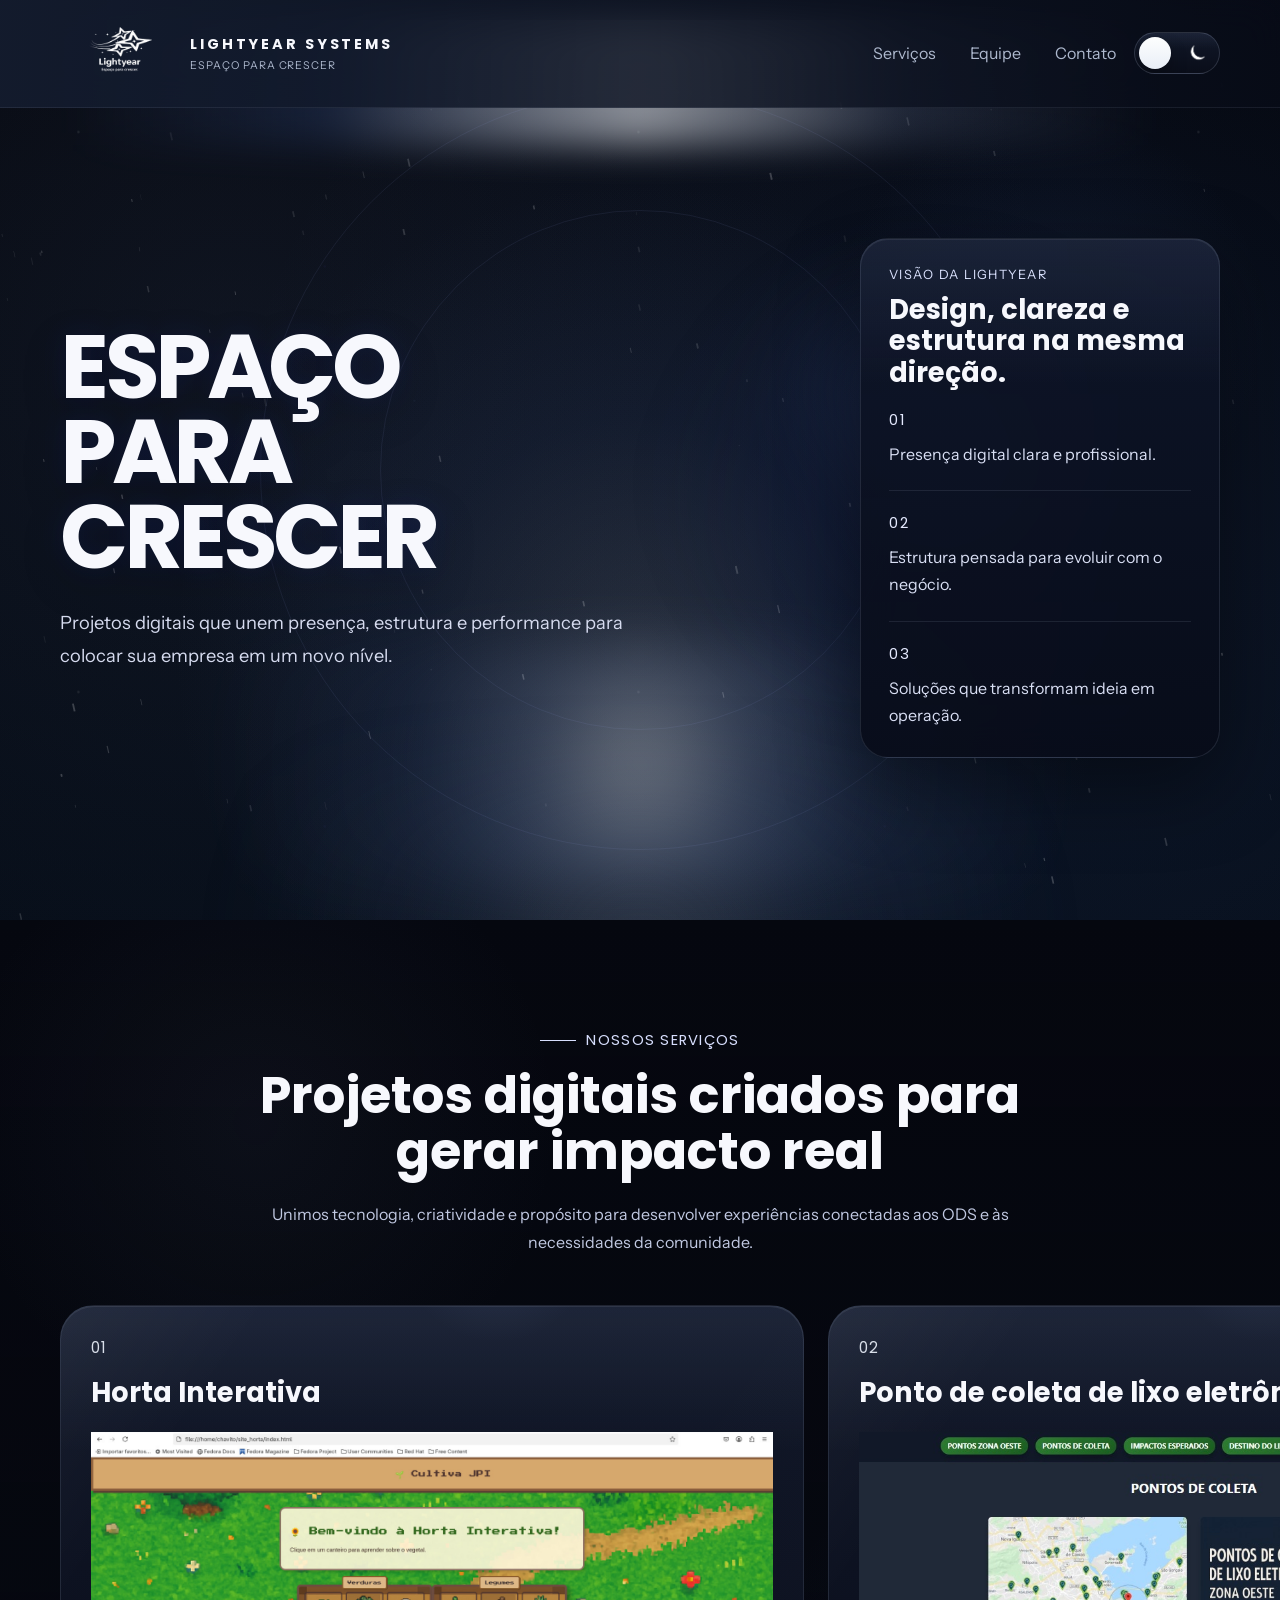
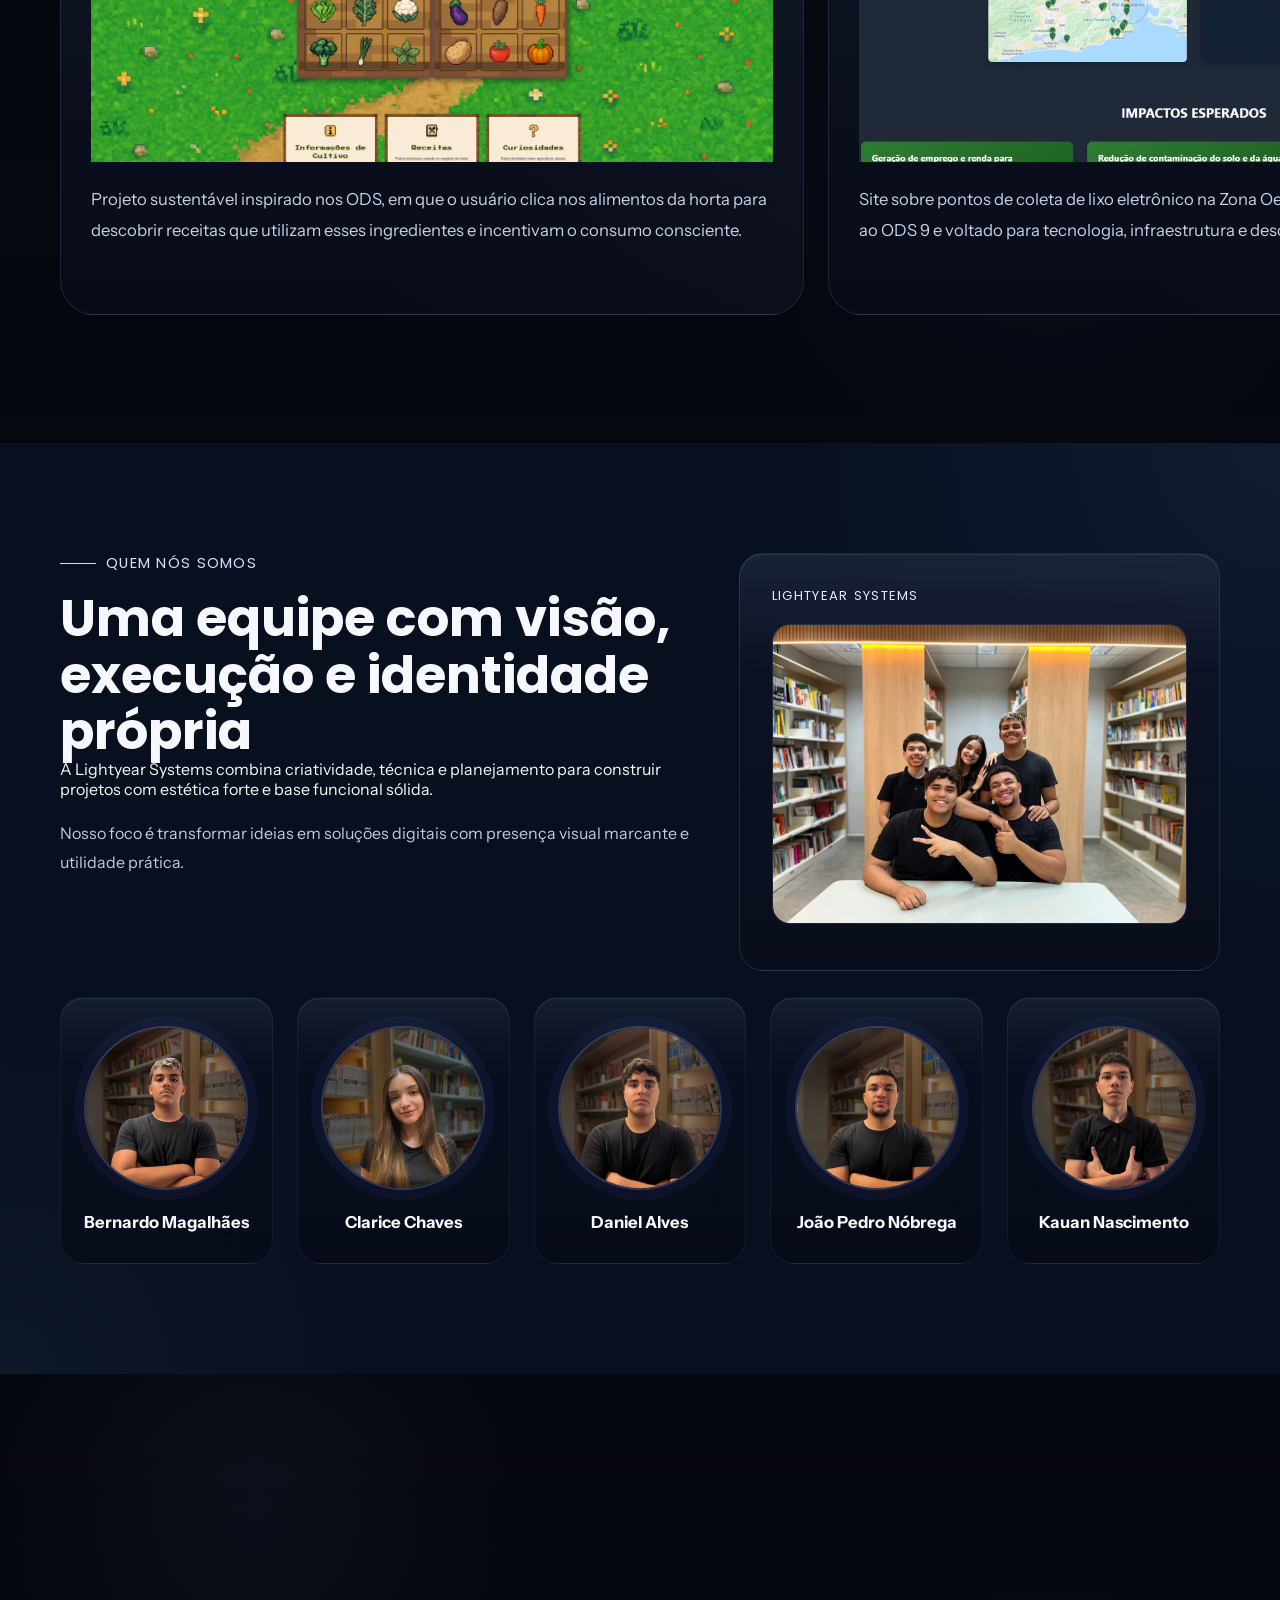
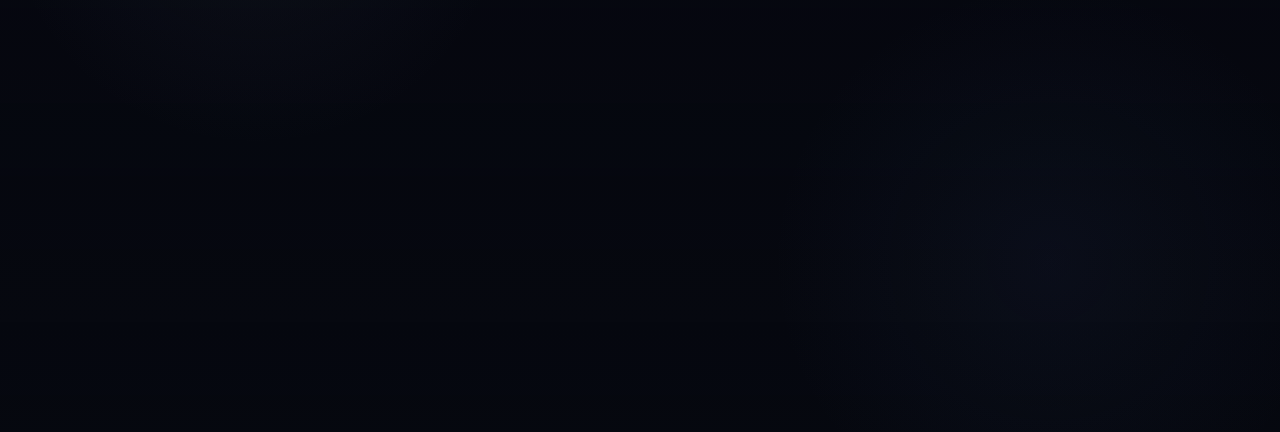
==== commit fe426b26: "Add school library service card" ====
--- a/index.html
+++ b/index.html
@@ -98,10 +98,10 @@
         <section id="servicos" class="section section-light services-section">
             <div class="section-heading reveal">
                 <p class="section-tag">Nossos Servi&ccedil;os</p>
-                <h2>Seis frentes para levar a sua empresa mais longe</h2>
+                <h2>Projetos digitais criados para gerar impacto real</h2>
                 <p>
-                    Mantivemos o conceito central do site e expandimos a apresenta&ccedil;&atilde;o
-                    para transmitir mais maturidade, clareza e valor.
+                    Unimos tecnologia, criatividade e prop&oacute;sito para desenvolver experi&ecirc;ncias
+                    conectadas aos ODS e &agrave;s necessidades da comunidade.
                 </p>
             </div>
 
@@ -154,6 +154,21 @@
                                 Site educativo ligado ao ODS 3, com card&aacute;pios saud&aacute;veis
                                 para diferentes hor&aacute;rios do dia, ajudando estudantes a conhecer
                                 op&ccedil;&otilde;es equilibradas para a rotina escolar.
+                            </p>
+                        </div>
+                    </article>
+
+                    <article class="card service-card service-card-combo">
+                        <div class="card-topline">
+                            <span class="card-index">04</span>
+                        </div>
+                        <div class="service-feature">
+                            <h3>Biblioteca Escolar</h3>
+                            <img src="biblioteca-escolar.png" alt="Projeto Biblioteca Escolar Emerson Teixeira" class="service-photo service-photo-large service-photo-top">
+                            <p>
+                                Site criado para a Biblioteca Escolar Emerson Teixeira, com foco em
+                                engajar a comunidade escolar, divulgar o acervo e aproximar estudantes
+                                da leitura, conectando educa&ccedil;&atilde;o e acesso ao conhecimento ao ODS 4.
                             </p>
                         </div>
                     </article>
@@ -243,12 +258,12 @@
 
                             <label class="contact-field">
                                 <span>Empresa</span>
-                                <input type="text" name="empresa" placeholder="Nome da empresa">
+                                <input type="text" name="empresa" placeholder="Nome da empresa" required>
                             </label>
 
                             <label class="contact-field">
                                 <span>Telefone</span>
-                                <input type="tel" name="telefone" placeholder="(00) 00000-0000">
+                                <input type="tel" name="telefone" placeholder="(00) 00000-0000" required>
                             </label>
                         </div>
 
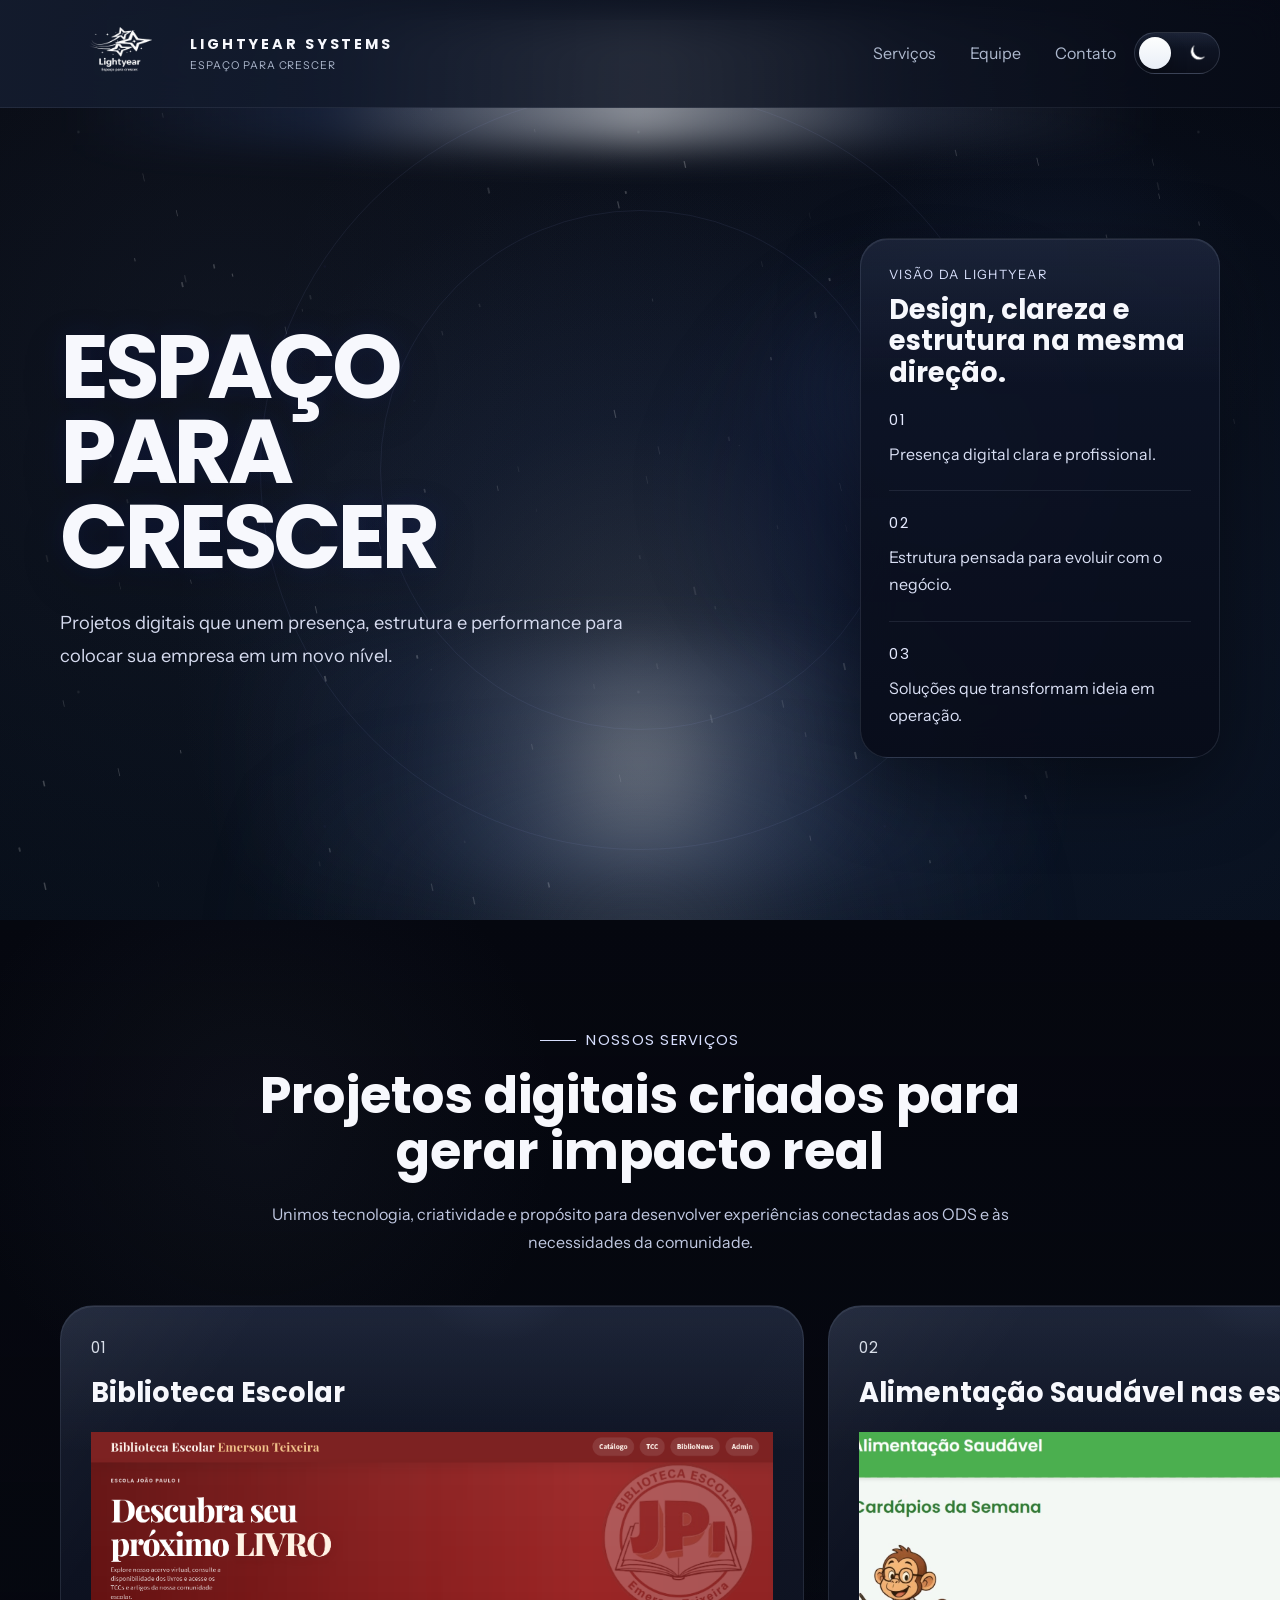
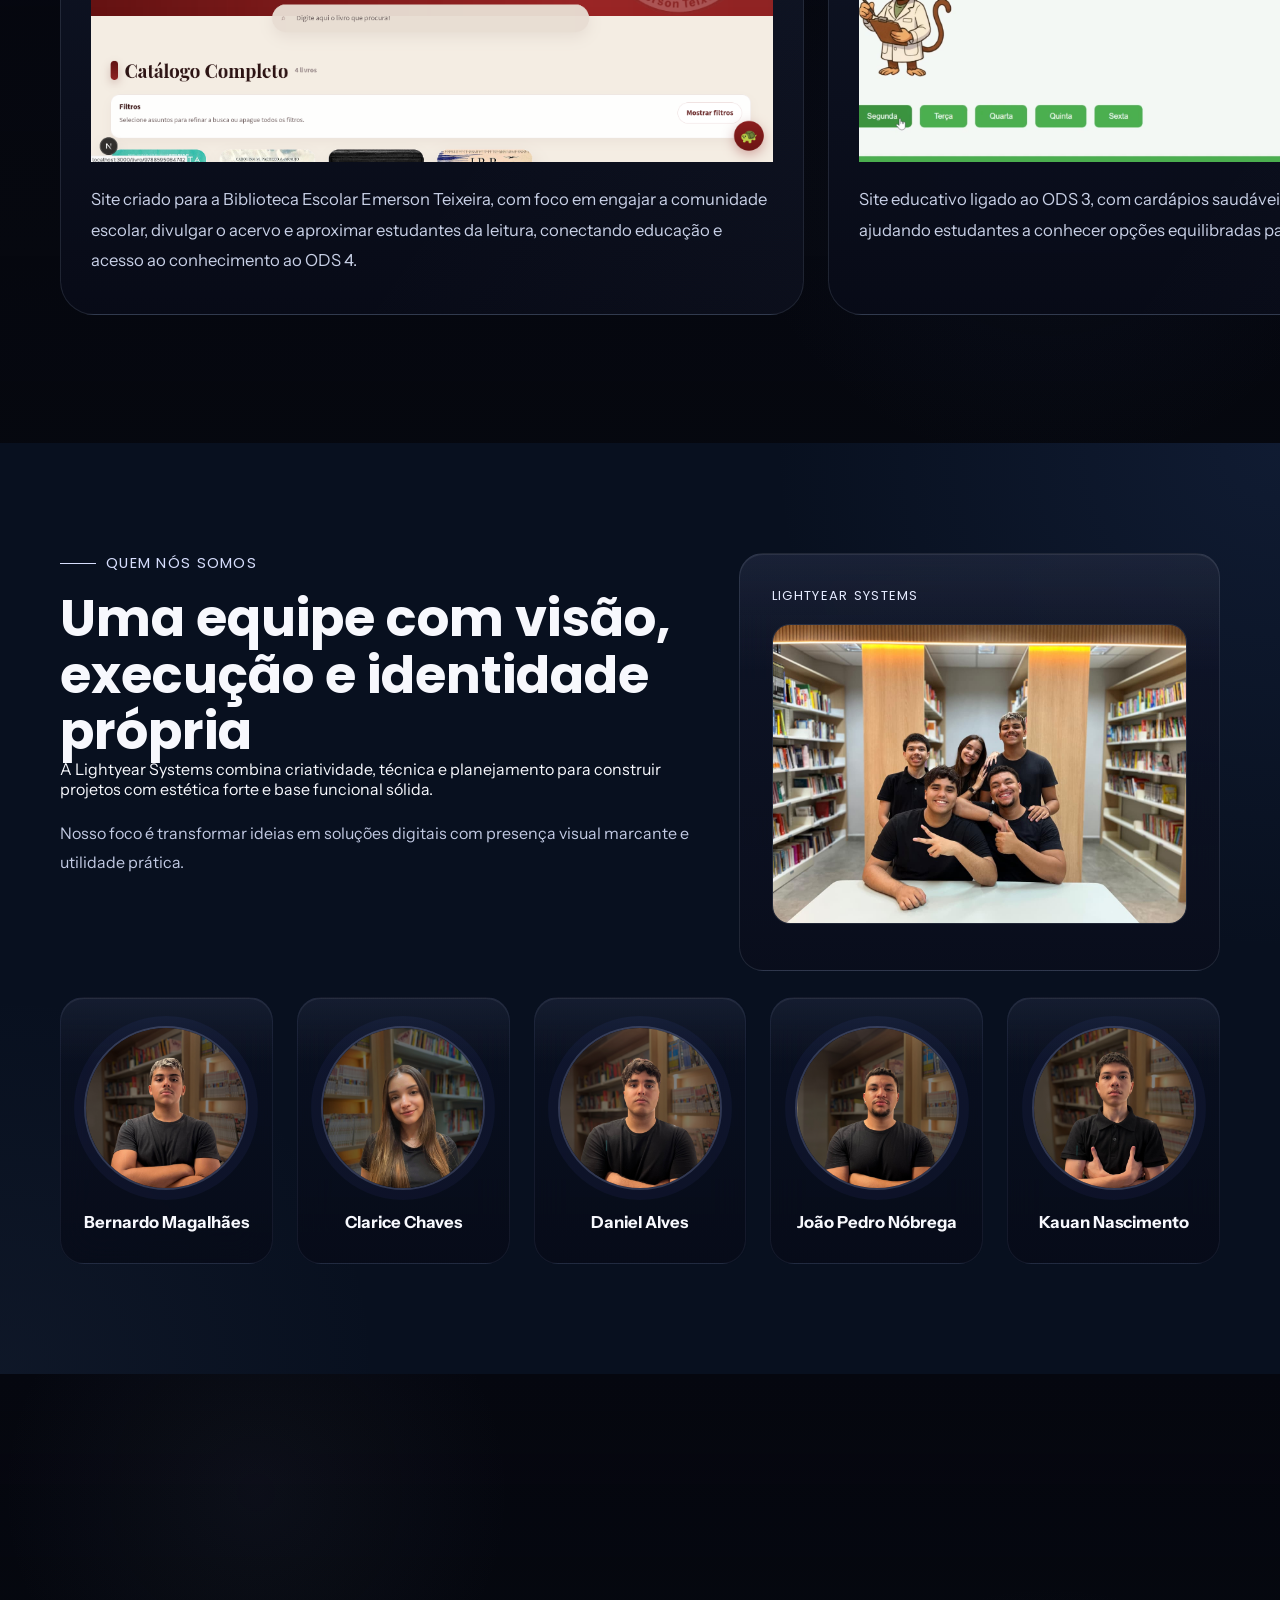
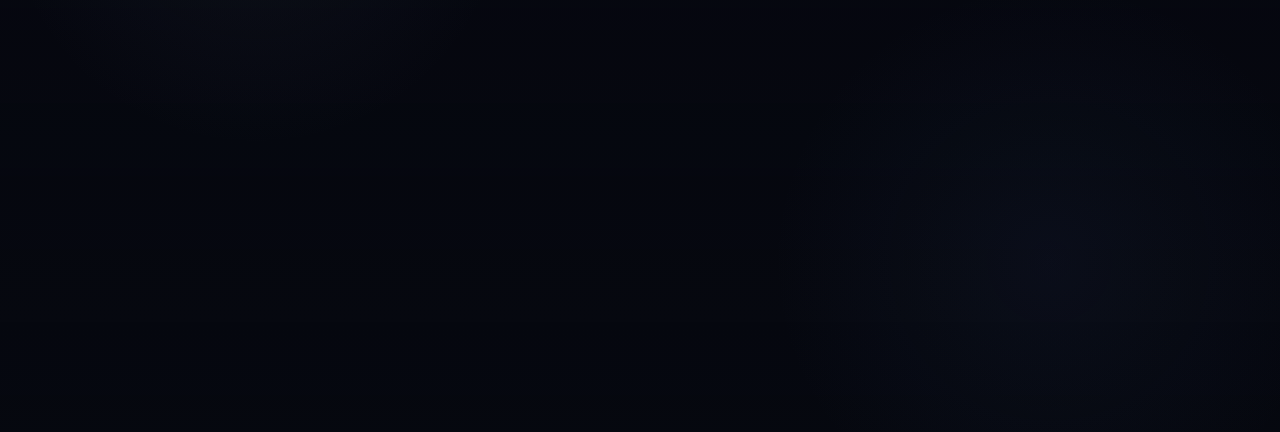
==== commit 206ec663: "Reorder service cards and mark required fields" ====
--- a/index.html
+++ b/index.html
@@ -116,12 +116,12 @@
                             <span class="card-index">01</span>
                         </div>
                         <div class="service-feature">
-                            <h3>Horta Interativa</h3>
-                            <img src="horta-interativa.jpg" alt="Projeto Horta Interativa" class="service-photo service-photo-large">
-                            <p>
-                                Projeto sustent&aacute;vel inspirado nos ODS, em que o usu&aacute;rio
-                                clica nos alimentos da horta para descobrir receitas que utilizam
-                                esses ingredientes e incentivam o consumo consciente.
+                            <h3>Biblioteca Escolar</h3>
+                            <img src="biblioteca-escolar.png" alt="Projeto Biblioteca Escolar Emerson Teixeira" class="service-photo service-photo-large service-photo-top">
+                            <p>
+                                Site criado para a Biblioteca Escolar Emerson Teixeira, com foco em
+                                engajar a comunidade escolar, divulgar o acervo e aproximar estudantes
+                                da leitura, conectando educa&ccedil;&atilde;o e acesso ao conhecimento ao ODS 4.
                             </p>
                         </div>
                     </article>
@@ -129,21 +129,6 @@
                     <article class="card service-card service-card-combo">
                         <div class="card-topline">
                             <span class="card-index">02</span>
-                        </div>
-                        <div class="service-feature">
-                            <h3>Ponto de coleta de lixo eletr&ocirc;nico</h3>
-                            <img src="lixo-eletronico.jpg" alt="Projeto Ponto de coleta de lixo eletr&ocirc;nico" class="service-photo service-photo-large service-photo-top">
-                            <p>
-                                Site sobre pontos de coleta de lixo eletr&ocirc;nico na Zona Oeste
-                                do Rio de Janeiro, conectado ao ODS 9 e voltado para tecnologia,
-                                infraestrutura e descarte respons&aacute;vel.
-                            </p>
-                        </div>
-                    </article>
-
-                    <article class="card service-card service-card-combo">
-                        <div class="card-topline">
-                            <span class="card-index">03</span>
                         </div>
                         <div class="service-feature">
                             <h3>Alimenta&ccedil;&atilde;o Saud&aacute;vel nas escolas</h3>
@@ -160,15 +145,30 @@
 
                     <article class="card service-card service-card-combo">
                         <div class="card-topline">
+                            <span class="card-index">03</span>
+                        </div>
+                        <div class="service-feature">
+                            <h3>Ponto de coleta de lixo eletr&ocirc;nico</h3>
+                            <img src="lixo-eletronico.jpg" alt="Projeto Ponto de coleta de lixo eletr&ocirc;nico" class="service-photo service-photo-large service-photo-top">
+                            <p>
+                                Site sobre pontos de coleta de lixo eletr&ocirc;nico na Zona Oeste
+                                do Rio de Janeiro, conectado ao ODS 9 e voltado para tecnologia,
+                                infraestrutura e descarte respons&aacute;vel.
+                            </p>
+                        </div>
+                    </article>
+
+                    <article class="card service-card service-card-combo">
+                        <div class="card-topline">
                             <span class="card-index">04</span>
                         </div>
                         <div class="service-feature">
-                            <h3>Biblioteca Escolar</h3>
-                            <img src="biblioteca-escolar.png" alt="Projeto Biblioteca Escolar Emerson Teixeira" class="service-photo service-photo-large service-photo-top">
-                            <p>
-                                Site criado para a Biblioteca Escolar Emerson Teixeira, com foco em
-                                engajar a comunidade escolar, divulgar o acervo e aproximar estudantes
-                                da leitura, conectando educa&ccedil;&atilde;o e acesso ao conhecimento ao ODS 4.
+                            <h3>Horta Interativa</h3>
+                            <img src="horta-interativa.jpg" alt="Projeto Horta Interativa" class="service-photo service-photo-large">
+                            <p>
+                                Projeto sustent&aacute;vel inspirado nos ODS, em que o usu&aacute;rio
+                                clica nos alimentos da horta para descobrir receitas que utilizam
+                                esses ingredientes e incentivam o consumo consciente.
                             </p>
                         </div>
                     </article>
@@ -247,29 +247,29 @@
                     <form class="contact-form" id="contactForm" novalidate>
                         <div class="contact-form-grid">
                             <label class="contact-field">
-                                <span>Nome</span>
-                                <input type="text" name="nome" placeholder="Seu nome" required>
-                            </label>
-
-                            <label class="contact-field">
-                                <span>E-mail</span>
-                                <input type="email" name="email" placeholder="voce@empresa.com" required>
-                            </label>
-
-                            <label class="contact-field">
-                                <span>Empresa</span>
-                                <input type="text" name="empresa" placeholder="Nome da empresa" required>
-                            </label>
-
-                            <label class="contact-field">
-                                <span>Telefone</span>
-                                <input type="tel" name="telefone" placeholder="(00) 00000-0000" required>
+                                <span>Nome *</span>
+                                <input type="text" name="nome" placeholder="Seu nome" required aria-required="true">
+                            </label>
+
+                            <label class="contact-field">
+                                <span>E-mail *</span>
+                                <input type="email" name="email" placeholder="voce@empresa.com" required aria-required="true">
+                            </label>
+
+                            <label class="contact-field">
+                                <span>Empresa *</span>
+                                <input type="text" name="empresa" placeholder="Nome da empresa" required aria-required="true">
+                            </label>
+
+                            <label class="contact-field">
+                                <span>Telefone *</span>
+                                <input type="tel" name="telefone" placeholder="(00) 00000-0000" required aria-required="true">
                             </label>
                         </div>
 
                         <label class="contact-field contact-field-full">
-                            <span>Mensagem</span>
-                            <textarea name="mensagem" rows="5" placeholder="Conte um pouco sobre o projeto ou a ideia que voc&ecirc; quer desenvolver." required></textarea>
+                            <span>Mensagem *</span>
+                            <textarea name="mensagem" rows="5" placeholder="Conte um pouco sobre o projeto ou a ideia que voc&ecirc; quer desenvolver." required aria-required="true"></textarea>
                         </label>
 
                                                 <input type="hidden" name="_subject" value="Novo contato pelo site Lightyear Systems">
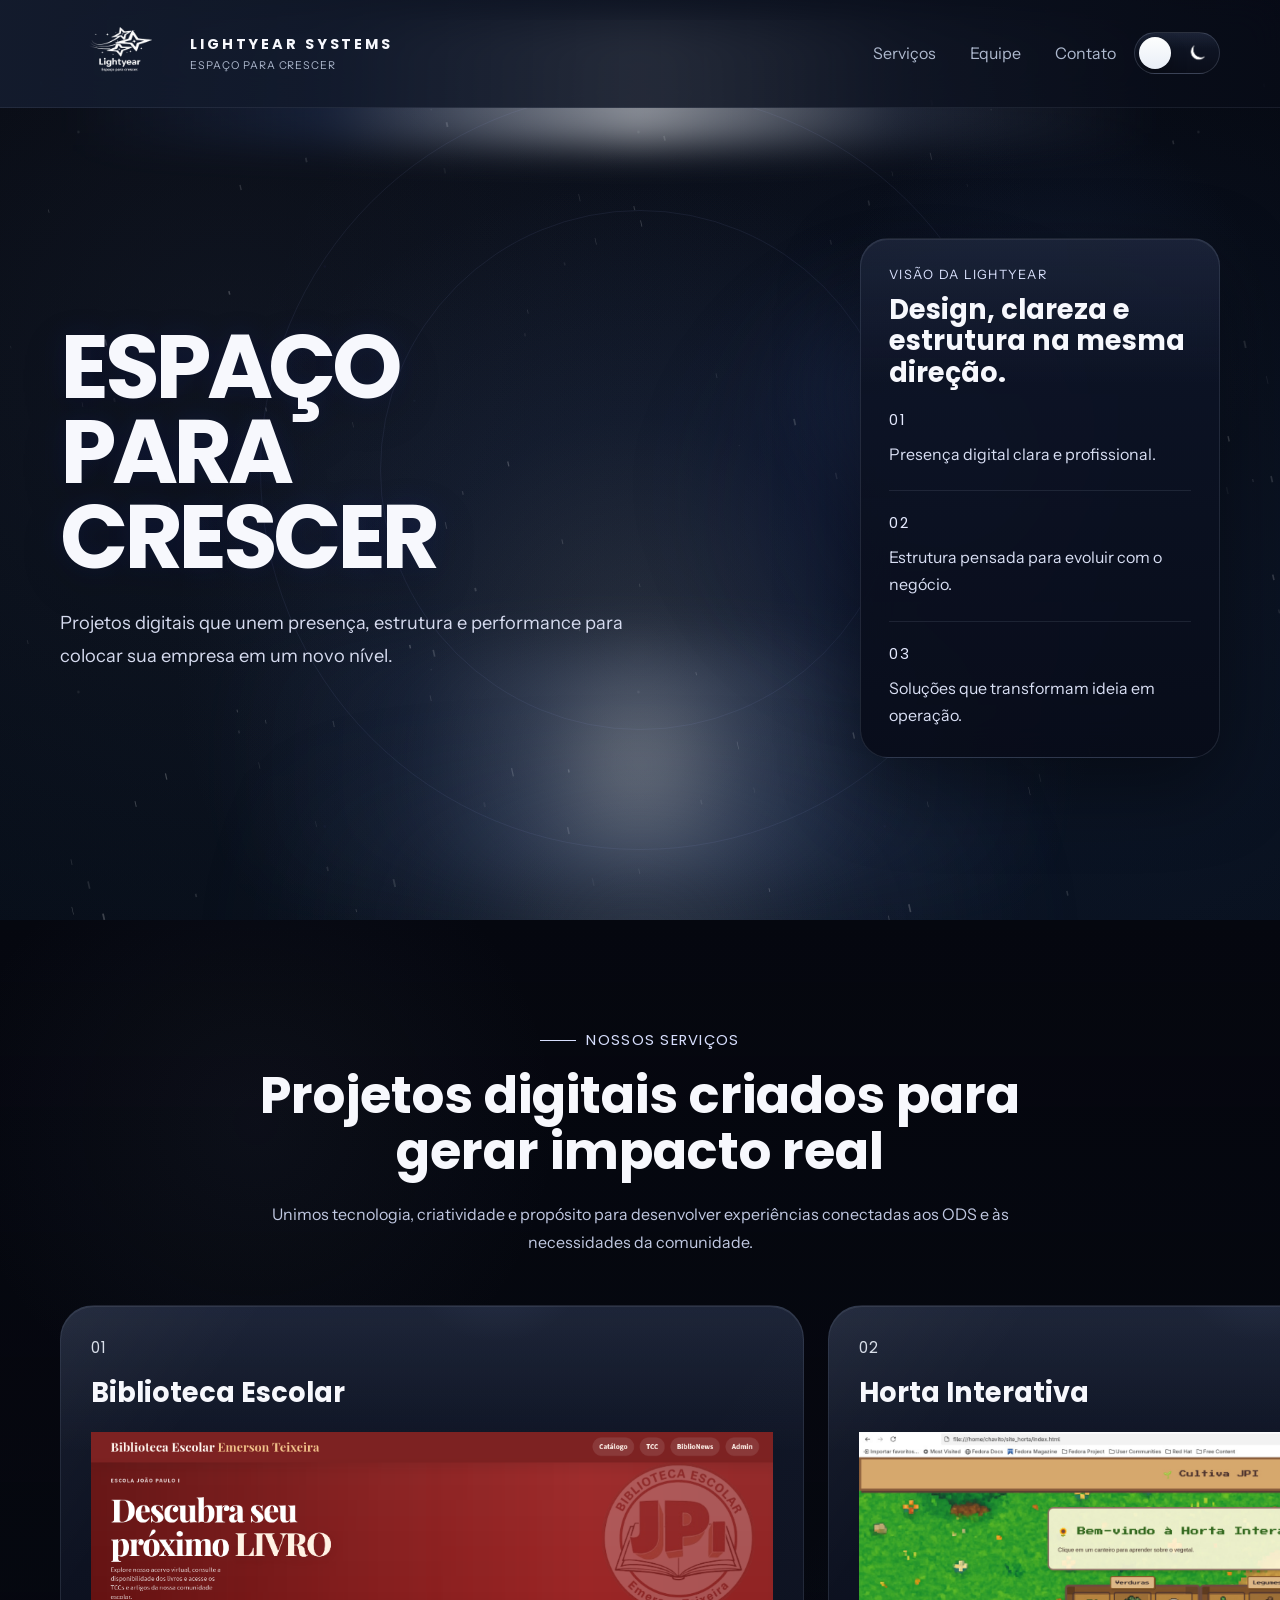
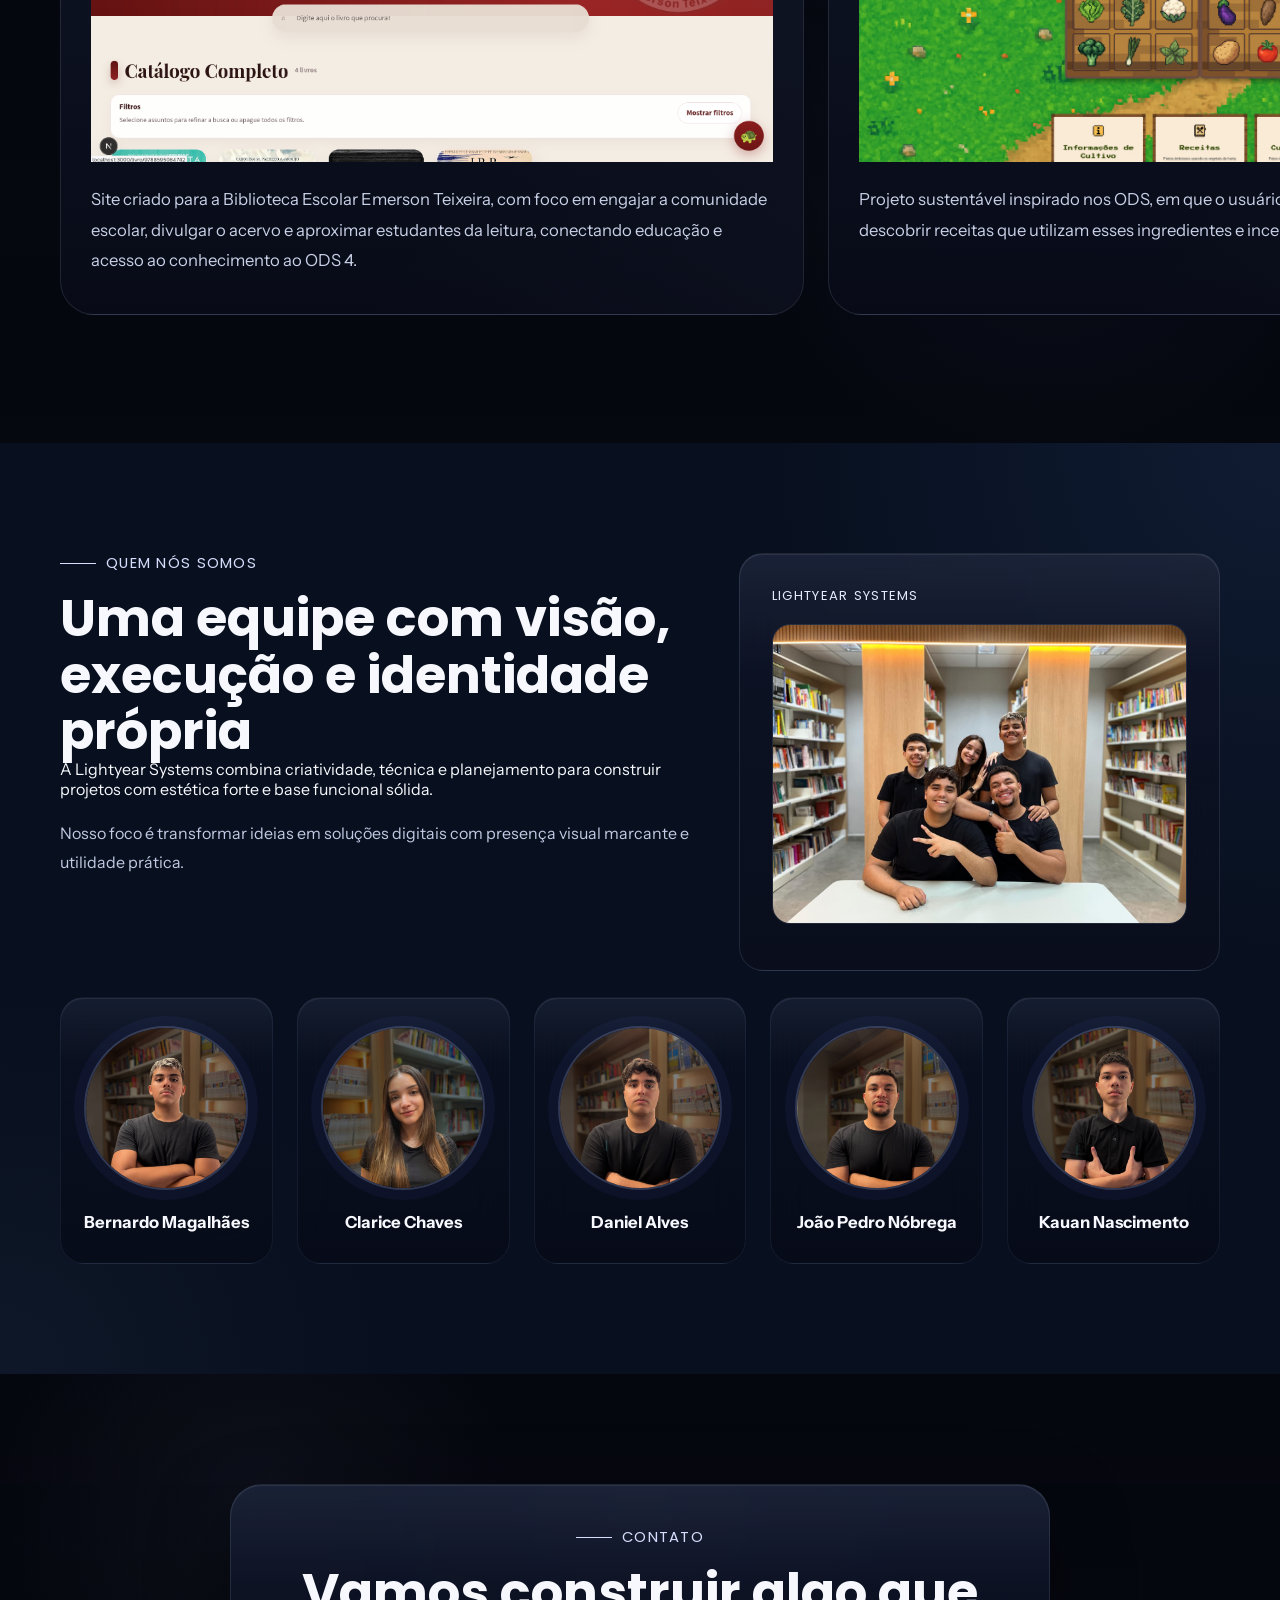
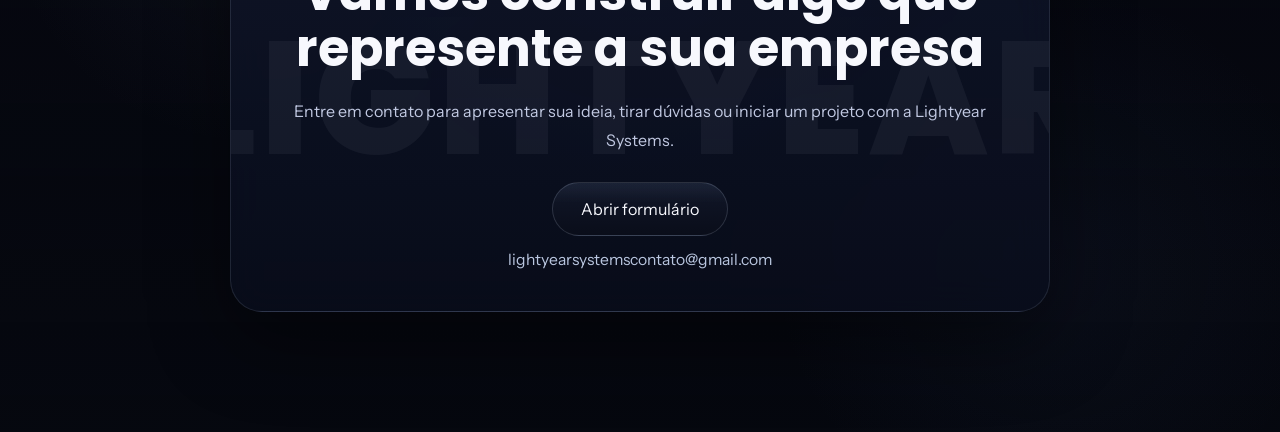
==== commit d4d009ad: "Swap second and fourth service cards" ====
--- a/index.html
+++ b/index.html
@@ -131,6 +131,36 @@
                             <span class="card-index">02</span>
                         </div>
                         <div class="service-feature">
+                            <h3>Horta Interativa</h3>
+                            <img src="horta-interativa.jpg" alt="Projeto Horta Interativa" class="service-photo service-photo-large">
+                            <p>
+                                Projeto sustent&aacute;vel inspirado nos ODS, em que o usu&aacute;rio
+                                clica nos alimentos da horta para descobrir receitas que utilizam
+                                esses ingredientes e incentivam o consumo consciente.
+                            </p>
+                        </div>
+                    </article>
+
+                    <article class="card service-card service-card-combo">
+                        <div class="card-topline">
+                            <span class="card-index">03</span>
+                        </div>
+                        <div class="service-feature">
+                            <h3>Ponto de coleta de lixo eletr&ocirc;nico</h3>
+                            <img src="lixo-eletronico.jpg" alt="Projeto Ponto de coleta de lixo eletr&ocirc;nico" class="service-photo service-photo-large service-photo-top">
+                            <p>
+                                Site sobre pontos de coleta de lixo eletr&ocirc;nico na Zona Oeste
+                                do Rio de Janeiro, conectado ao ODS 9 e voltado para tecnologia,
+                                infraestrutura e descarte respons&aacute;vel.
+                            </p>
+                        </div>
+                    </article>
+
+                    <article class="card service-card service-card-combo">
+                        <div class="card-topline">
+                            <span class="card-index">04</span>
+                        </div>
+                        <div class="service-feature">
                             <h3>Alimenta&ccedil;&atilde;o Saud&aacute;vel nas escolas</h3>
                             <div class="service-photo-frame">
                                 <img src="alimentacao-saudavel.jpg" alt="Projeto Alimenta&ccedil;&atilde;o Saud&aacute;vel nas escolas" class="service-photo service-photo-large service-photo-crop-sides">
@@ -139,36 +169,6 @@
                                 Site educativo ligado ao ODS 3, com card&aacute;pios saud&aacute;veis
                                 para diferentes hor&aacute;rios do dia, ajudando estudantes a conhecer
                                 op&ccedil;&otilde;es equilibradas para a rotina escolar.
-                            </p>
-                        </div>
-                    </article>
-
-                    <article class="card service-card service-card-combo">
-                        <div class="card-topline">
-                            <span class="card-index">03</span>
-                        </div>
-                        <div class="service-feature">
-                            <h3>Ponto de coleta de lixo eletr&ocirc;nico</h3>
-                            <img src="lixo-eletronico.jpg" alt="Projeto Ponto de coleta de lixo eletr&ocirc;nico" class="service-photo service-photo-large service-photo-top">
-                            <p>
-                                Site sobre pontos de coleta de lixo eletr&ocirc;nico na Zona Oeste
-                                do Rio de Janeiro, conectado ao ODS 9 e voltado para tecnologia,
-                                infraestrutura e descarte respons&aacute;vel.
-                            </p>
-                        </div>
-                    </article>
-
-                    <article class="card service-card service-card-combo">
-                        <div class="card-topline">
-                            <span class="card-index">04</span>
-                        </div>
-                        <div class="service-feature">
-                            <h3>Horta Interativa</h3>
-                            <img src="horta-interativa.jpg" alt="Projeto Horta Interativa" class="service-photo service-photo-large">
-                            <p>
-                                Projeto sustent&aacute;vel inspirado nos ODS, em que o usu&aacute;rio
-                                clica nos alimentos da horta para descobrir receitas que utilizam
-                                esses ingredientes e incentivam o consumo consciente.
                             </p>
                         </div>
                     </article>
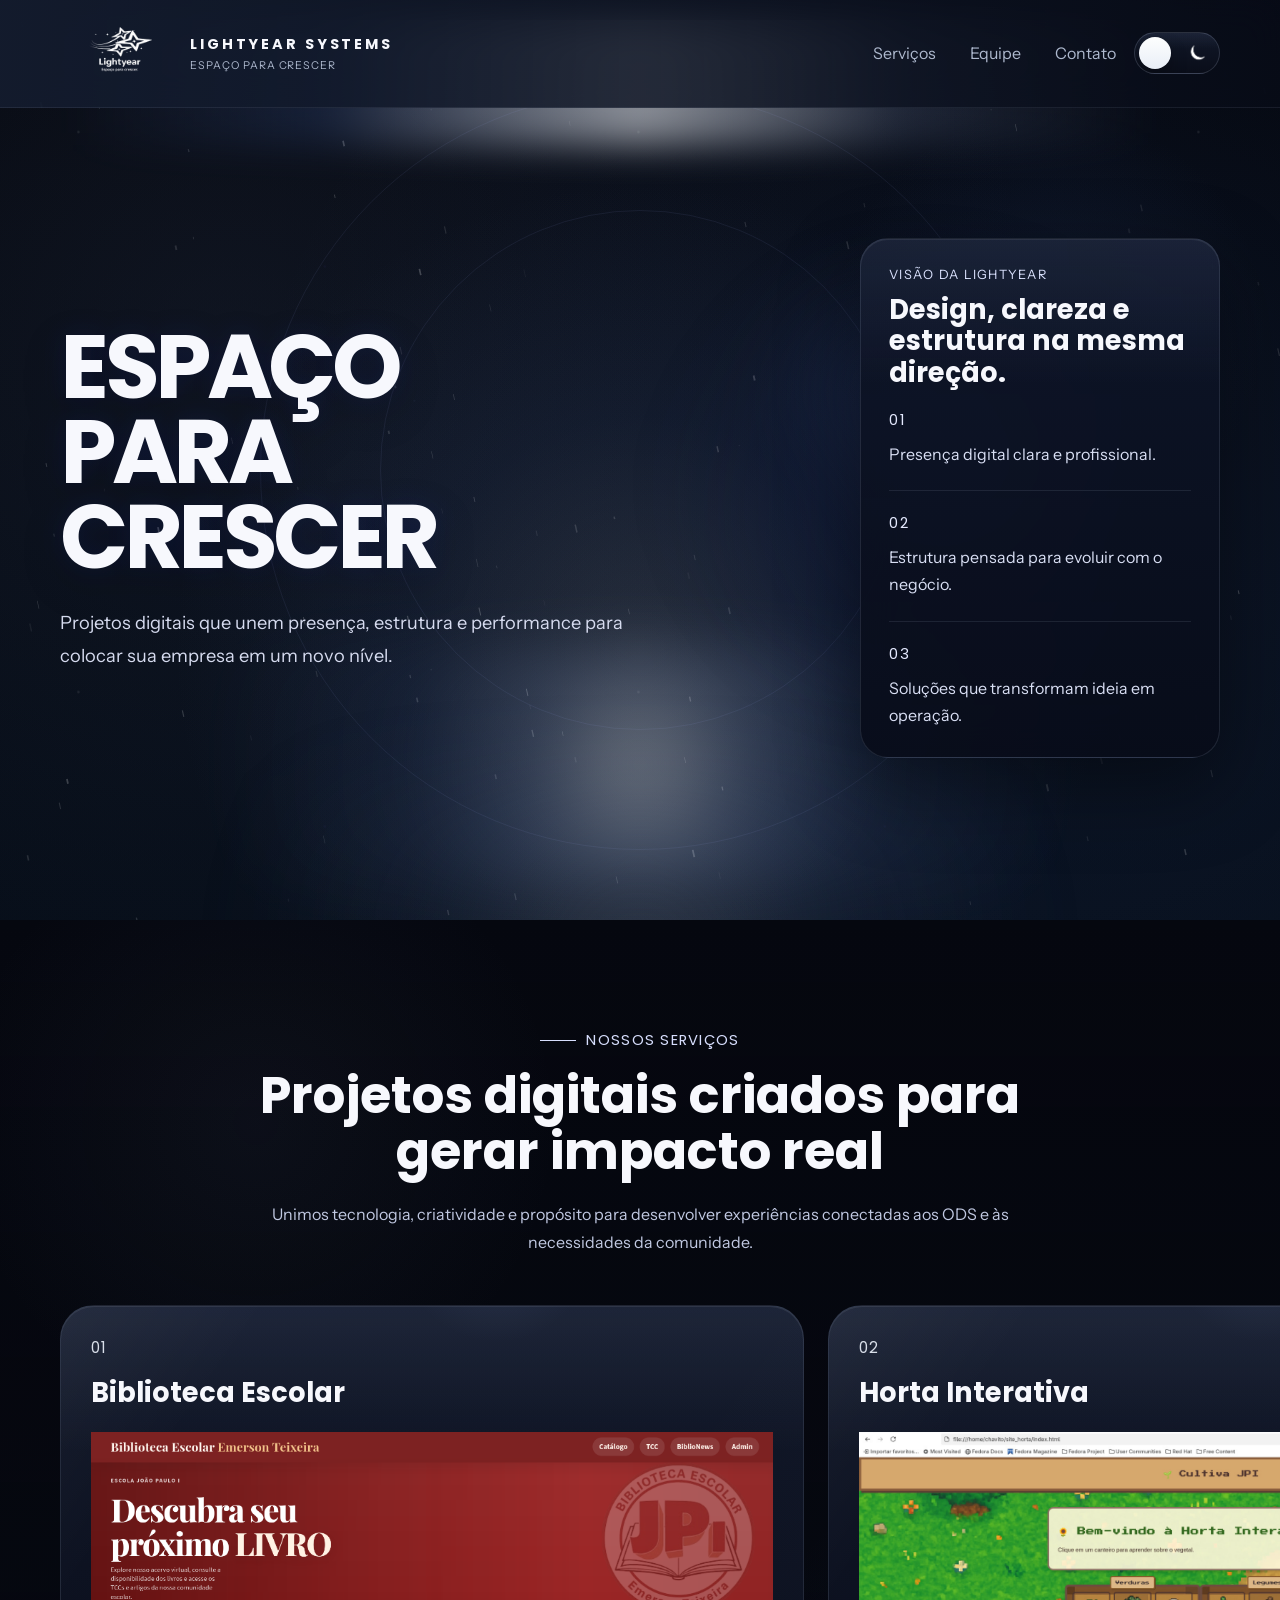
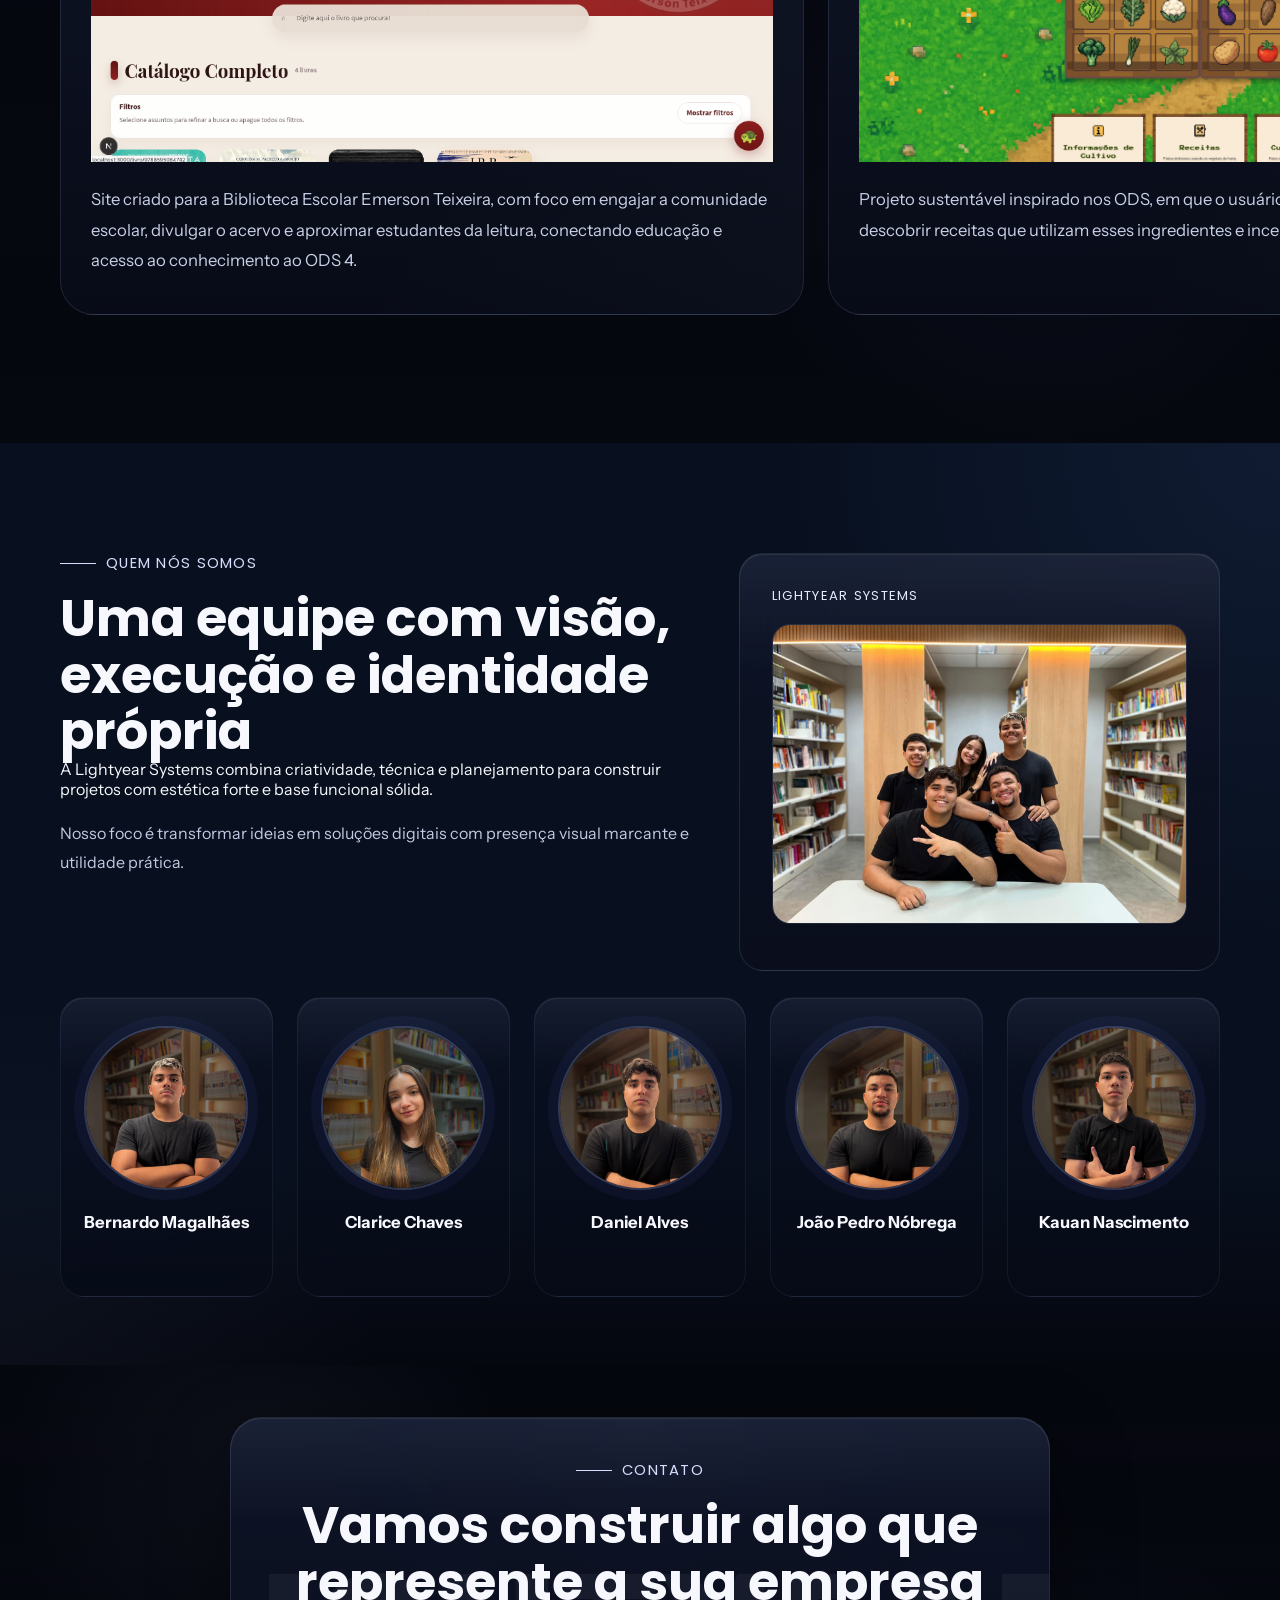
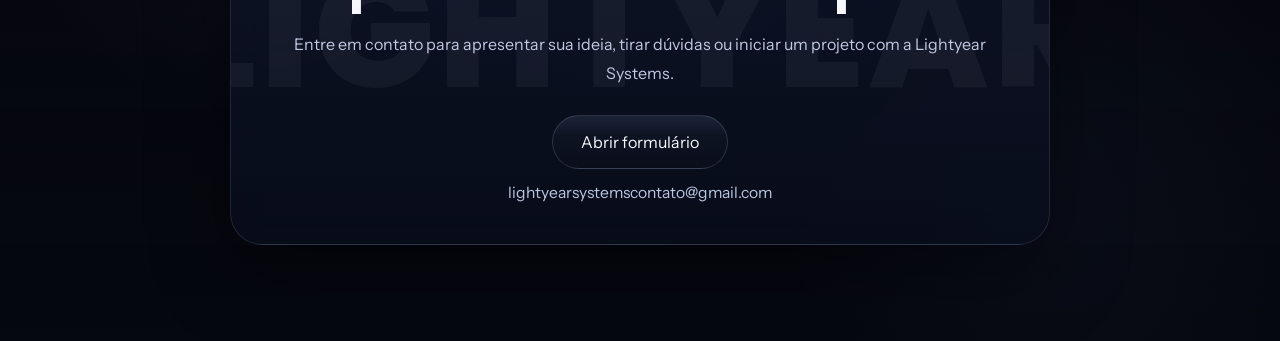
==== commit cbacb4db: "Nossas funçoes na equipe" ====
--- a/index.html
+++ b/index.html
@@ -198,29 +198,34 @@
             </div>
 
             <div class="team">
-                <article class="member reveal">
+                <article class="member member-featured reveal" tabindex="0" aria-label="Bernardo Magalh&atilde;es, Designer UX/UI e Gerente de Marketing">
                     <img src="bernardo.png" alt="Bernardo Magalh&atilde;es">
                     <h3>Bernardo Magalh&atilde;es</h3>
-                </article>
-
-                <article class="member reveal">
+                    <p class="member-role">Designer UX/UI<br>/Gerente de Marketing</p>
+                </article>
+
+                <article class="member reveal" tabindex="0" aria-label="Clarice Chaves, Desenvolvedora back-end e Analista de dados">
                     <img src="clarice.png" alt="Clarice Chaves">
                     <h3>Clarice Chaves</h3>
-                </article>
-
-                <article class="member reveal">
+                    <p class="member-role">Desenvolvedora back-end<br>/ Analista de dados</p>
+                </article>
+
+                <article class="member reveal" tabindex="0" aria-label="Daniel Alves, Desenvolvedor Fullstack">
                     <img src="daniel.png" alt="Daniel Alves">
                     <h3>Daniel Alves</h3>
-                </article>
-
-                <article class="member reveal">
+                    <p class="member-role">Desenvolvedor Fullstack</p>
+                </article>
+
+                <article class="member reveal" tabindex="0" aria-label="Jo&atilde;o Pedro N&oacute;brega, Analista de sistemas">
                     <img src="jpnobrega.png" alt="Jo&atilde;o Pedro N&oacute;brega">
                     <h3>Jo&atilde;o Pedro N&oacute;brega</h3>
-                </article>
-
-                <article class="member reveal">
+                    <p class="member-role">Analista de sistemas</p>
+                </article>
+
+                <article class="member reveal" tabindex="0" aria-label="Kauan Nascimento, Desenvolvedor Fullstack">
                     <img src="kauan.png" alt="Kauan Nascimento">
                     <h3>Kauan Nascimento</h3>
+                    <p class="member-role">Desenvolvedor Fullstack</p>
                 </article>
             </div>
         </section>
--- a/style.css
+++ b/style.css
@@ -823,6 +823,13 @@
         #e2eef3;
 }
 
+body[data-theme="light"] .team-section {
+    background:
+        radial-gradient(circle at top right, rgba(95, 125, 203, 0.16), transparent 32%),
+        radial-gradient(circle at bottom left, rgba(152, 213, 228, 0.2), transparent 24%),
+        linear-gradient(180deg, #e2eef3 0%, #e2eef3 76%, #edf4f7 100%);
+}
+
 body[data-theme="light"] .hero-panel,
 body[data-theme="light"] .card,
 body[data-theme="light"] .about-card,
@@ -930,8 +937,20 @@
     background: linear-gradient(180deg, rgba(235, 244, 248, 0.98), rgba(219, 232, 239, 0.96));
 }
 
+body[data-theme="light"] .member:hover,
+body[data-theme="light"] .member:focus-visible {
+    border-color: rgba(83, 116, 173, 0.3);
+    box-shadow:
+        inset 0 1px 0 rgba(255, 255, 255, 0.9),
+        0 24px 56px rgba(73, 102, 146, 0.18);
+}
+
 body[data-theme="light"] .member img {
     box-shadow: 0 0 0 10px rgba(95, 125, 203, 0.08);
+}
+
+body[data-theme="light"] .member-role {
+    color: #4f6d91;
 }
 
 body[data-theme="light"] .contact-box {
@@ -1297,6 +1316,11 @@
 
 .team-section {
     position: relative;
+    padding-bottom: 46px;
+    background:
+        radial-gradient(circle at top right, rgba(57, 86, 150, 0.16), transparent 32%),
+        radial-gradient(circle at bottom left, rgba(93, 109, 146, 0.08), transparent 24%),
+        linear-gradient(180deg, #08101f 0%, #08101f 76%, #05070f 100%);
 }
 
 .about-grid {
@@ -1349,14 +1373,18 @@
 }
 
 .team {
-    display: grid;
-    grid-template-columns: repeat(5, minmax(0, 1fr));
+    display: flex;
     gap: 24px;
     max-width: 1200px;
-    margin: 0 auto;
+    margin: 0 auto 22px;
+    align-items: flex-start;
 }
 
 .member {
+    position: relative;
+    flex: 1 1 0;
+    min-width: 0;
+    min-height: 300px;
     padding: 28px 20px;
     border-radius: 24px;
     border: 1px solid rgba(176, 191, 255, 0.08);
@@ -1364,14 +1392,24 @@
         linear-gradient(180deg, rgba(94, 110, 140, 0.14), rgba(11, 17, 34, 0) 24%),
         linear-gradient(180deg, rgba(11, 17, 34, 0.72), rgba(7, 11, 24, 0.84));
     text-align: center;
-    transition: transform 0.3s ease, border-color 0.3s ease, background 0.3s ease;
+    transition: transform 0.38s ease, border-color 0.3s ease, background 0.3s ease, box-shadow 0.3s ease;
     box-shadow: inset 0 1px 0 rgba(255, 255, 255, 0.07);
-}
-
-.member:hover {
-    transform: translateY(-8px);
+    overflow: hidden;
+}
+
+.member:hover,
+.member:focus-visible {
+    transform: translateY(-26px) scale(1.08);
     border-color: var(--line);
     background: linear-gradient(180deg, rgba(16, 23, 46, 0.82), rgba(10, 16, 34, 0.88));
+    box-shadow:
+        inset 0 1px 0 rgba(255, 255, 255, 0.11),
+        0 24px 56px rgba(0, 0, 0, 0.32);
+}
+
+.member:focus-visible {
+    outline: 2px solid rgba(229, 235, 255, 0.72);
+    outline-offset: 4px;
 }
 
 .member img {
@@ -1382,6 +1420,7 @@
     border-radius: 999px;
     border: 2px solid rgba(179, 194, 255, 0.24);
     box-shadow: 0 0 0 10px rgba(100, 124, 255, 0.06);
+    transition: transform 0.34s ease, border-color 0.34s ease, box-shadow 0.34s ease, filter 0.34s ease;
 }
 
 .member h3 {
@@ -1390,8 +1429,60 @@
     line-height: 1.5;
 }
 
+.member::before {
+    content: "";
+    position: absolute;
+    inset: 16px;
+    border-radius: 20px;
+    background:
+        radial-gradient(circle at 50% 28%, rgba(229, 235, 255, 0.15), transparent 30%),
+        linear-gradient(135deg, rgba(90, 116, 190, 0.16), transparent 48%);
+    opacity: 0;
+    transition: opacity 0.34s ease;
+    pointer-events: none;
+}
+
+.member:hover::before,
+.member:focus-visible::before {
+    opacity: 1;
+}
+
+.member:hover img,
+.member:focus-visible img {
+    transform: scale(1.22);
+    border-color: rgba(229, 235, 255, 0.58);
+    box-shadow:
+        0 0 0 12px rgba(100, 124, 255, 0.09),
+        0 18px 36px rgba(0, 0, 0, 0.28);
+    filter: saturate(1.08) contrast(1.03);
+}
+
+.member-role {
+    position: absolute;
+    left: 18px;
+    right: 18px;
+    bottom: 26px;
+    max-width: 220px;
+    margin: 0 auto;
+    color: #c4d2f2;
+    font-size: 0.92rem;
+    font-weight: 600;
+    line-height: 1.3;
+    opacity: 0;
+    pointer-events: none;
+    transform: translateY(12px);
+    transition: opacity 0.28s ease, transform 0.28s ease;
+}
+
+.member:hover .member-role,
+.member:focus-visible .member-role {
+    opacity: 1;
+    transform: translateY(0);
+}
+
 .contact-section {
-    padding-bottom: 120px;
+    padding-top: 52px;
+    padding-bottom: 96px;
 }
 
 .contact-box {
@@ -1580,6 +1671,12 @@
     filter: blur(0);
 }
 
+.member.reveal.visible:hover,
+.member.reveal.visible:focus-visible {
+    transform: translateY(-26px) scale(1.08);
+    z-index: 2;
+}
+
 @keyframes moveStars {
     from {
         transform: translateY(0);
@@ -1603,8 +1700,7 @@
 
 @media (max-width: 1100px) {
     .hero,
-    .about-grid,
-    .team {
+    .about-grid {
         grid-template-columns: 1fr;
     }
 
@@ -1619,7 +1715,21 @@
     }
 
     .team {
-        grid-template-columns: repeat(3, minmax(0, 1fr));
+        flex-wrap: wrap;
+    }
+
+    .member {
+        flex: 1 1 calc(33.333% - 18px);
+    }
+
+    .member:hover,
+    .member:focus-visible {
+        transform: translateY(-18px) scale(1.04);
+    }
+
+    .member.reveal.visible:hover,
+    .member.reveal.visible:focus-visible {
+        transform: translateY(-18px) scale(1.04);
     }
 
     .service-card {
@@ -1700,7 +1810,11 @@
     }
 
     .team {
-        grid-template-columns: repeat(2, minmax(0, 1fr));
+        flex-wrap: wrap;
+    }
+
+    .member {
+        flex-basis: calc(50% - 12px);
     }
 
     .about-bridge {
@@ -1752,7 +1866,11 @@
     }
 
     .team {
-        grid-template-columns: 1fr;
+        flex-direction: column;
+    }
+
+    .member {
+        flex-basis: auto;
     }
 
     .service-card-combo {
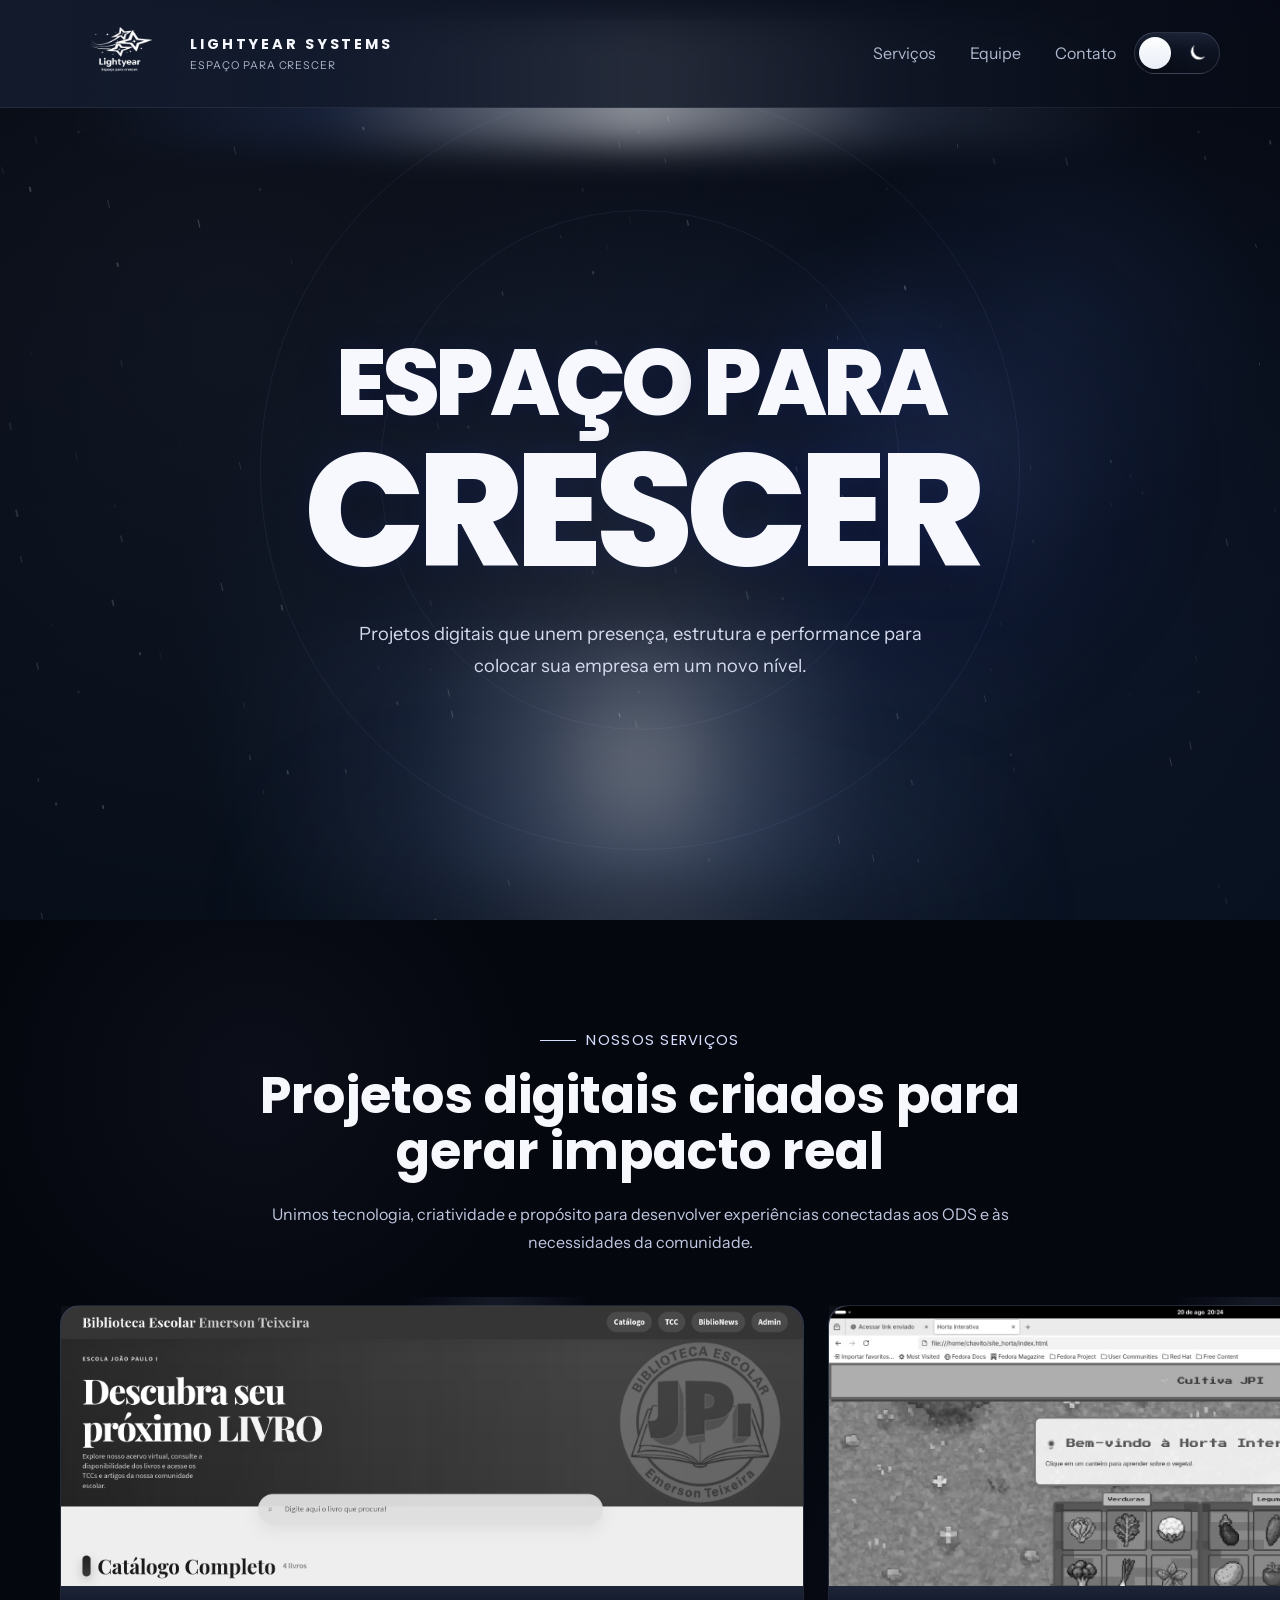
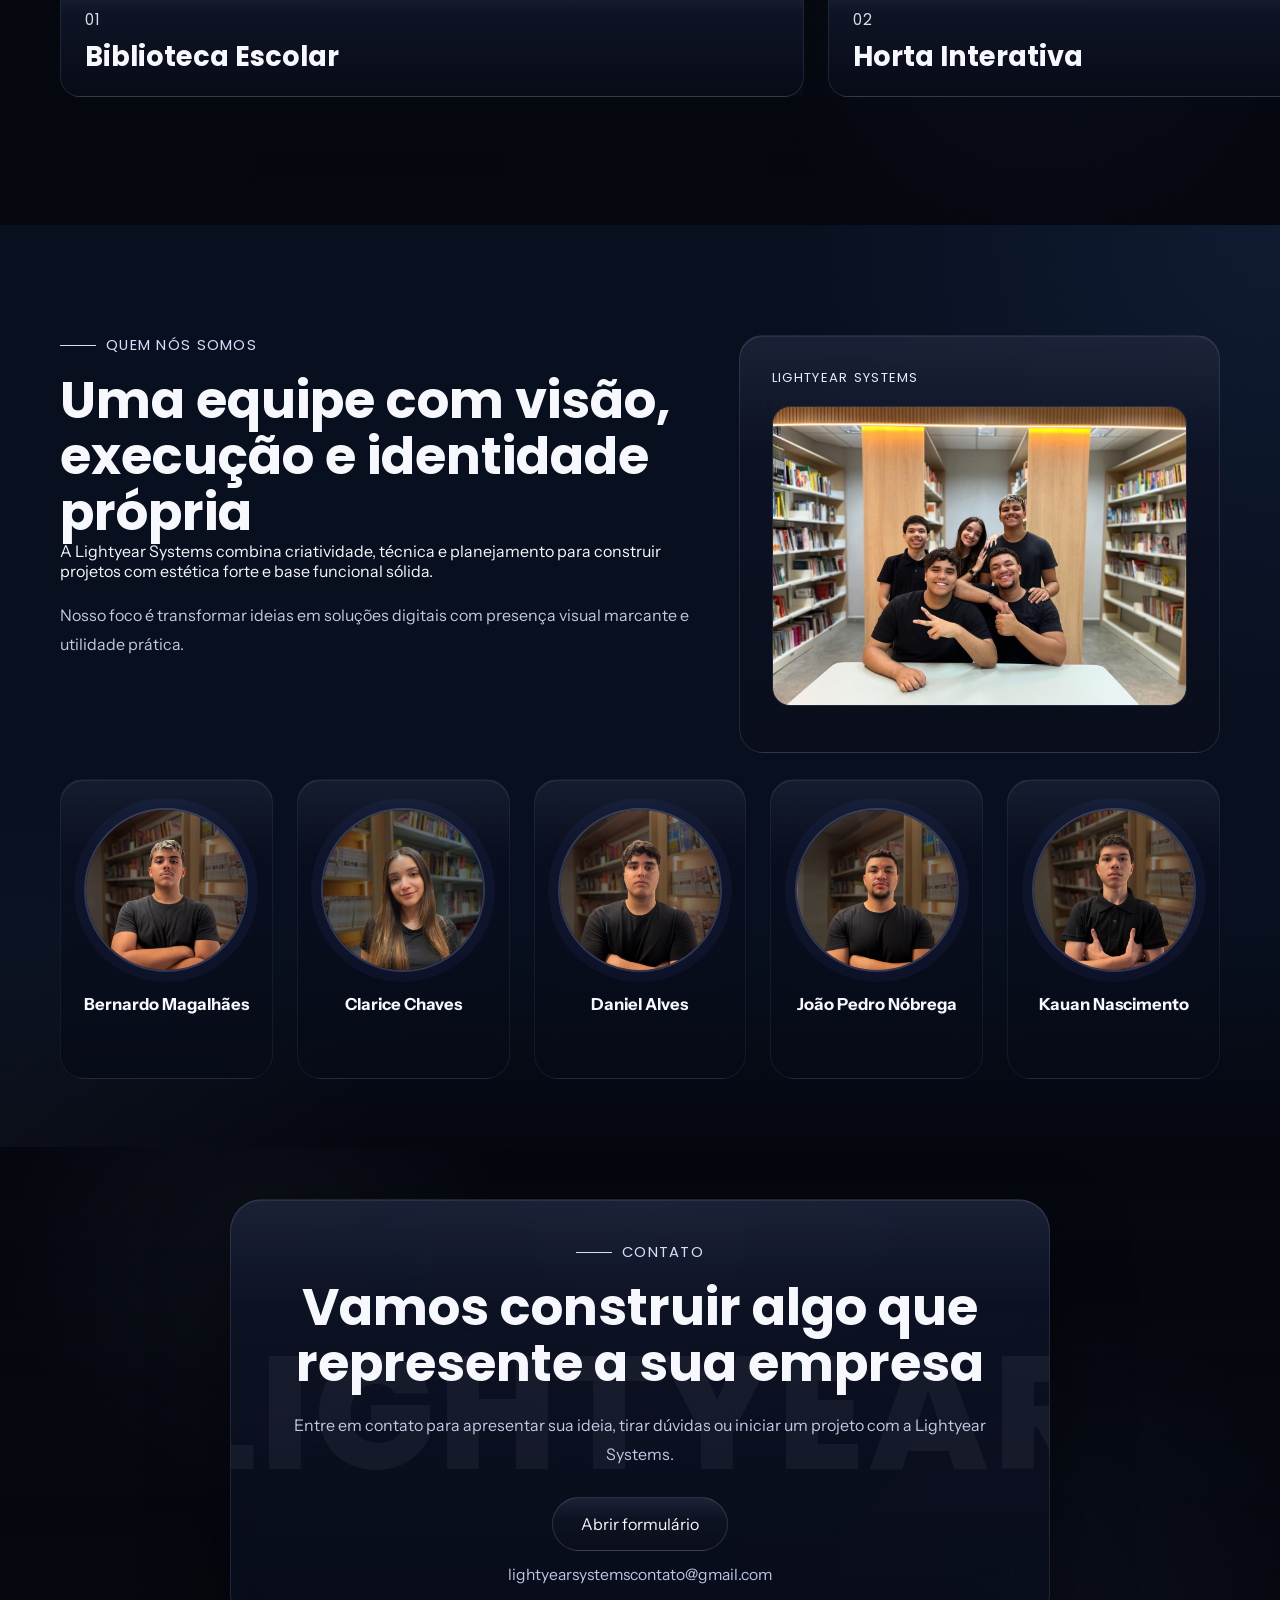
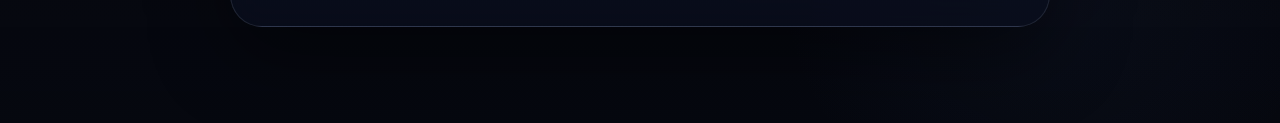
==== commit 98bb0907: "Qualidade de vida 2/6" ====
--- a/index.html
+++ b/index.html
@@ -68,31 +68,16 @@
             <div class="orbit orbit-one"></div>
             <div class="orbit orbit-two"></div>
 
-            <div class="hero-content reveal">
-                <h1 class="main-title">Espa&ccedil;o <br> para crescer</h1>
+            <div class="hero-content hero-content-centered reveal">
+                <h1 class="main-title">
+                    <span class="main-title-top">Espa&ccedil;o <span class="main-title-para">para</span></span>
+                    <span class="main-title-bottom">crescer</span>
+                </h1>
                 <p class="subtitle">
                     Projetos digitais que unem presen&ccedil;a, estrutura e performance
                     para colocar sua empresa em um novo n&iacute;vel.
                 </p>
             </div>
-
-            <aside class="hero-panel reveal">
-                <p class="panel-kicker">Vis&atilde;o da Lightyear</p>
-                <h2>Design, clareza e estrutura na mesma dire&ccedil;&atilde;o.</h2>
-
-                <div class="panel-line">
-                    <span>01</span>
-                    <p>Presen&ccedil;a digital clara e profissional.</p>
-                </div>
-                <div class="panel-line">
-                    <span>02</span>
-                    <p>Estrutura pensada para evoluir com o neg&oacute;cio.</p>
-                </div>
-                <div class="panel-line">
-                    <span>03</span>
-                    <p>Solu&ccedil;&otilde;es que transformam ideia em opera&ccedil;&atilde;o.</p>
-                </div>
-            </aside>
         </section>
 
         <section id="servicos" class="section section-light services-section">
@@ -112,13 +97,16 @@
 
                 <div class="cards services-track">
                     <article class="card service-card service-card-combo">
-                        <div class="card-topline">
-                            <span class="card-index">01</span>
-                        </div>
-                        <div class="service-feature">
+                        <div class="service-img-wrap">
+                            <img src="biblioteca-escolar.png" alt="Projeto Biblioteca Escolar Emerson Teixeira" class="service-photo service-photo-large service-photo-top">
+                            <div class="service-accent-bar"></div>
+                        </div>
+                        <div class="service-feature">
+                            <div class="card-topline">
+                                <span class="card-index">01</span>
+                            </div>
                             <h3>Biblioteca Escolar</h3>
-                            <img src="biblioteca-escolar.png" alt="Projeto Biblioteca Escolar Emerson Teixeira" class="service-photo service-photo-large service-photo-top">
-                            <p>
+                            <p class="service-reveal-text">
                                 Site criado para a Biblioteca Escolar Emerson Teixeira, com foco em
                                 engajar a comunidade escolar, divulgar o acervo e aproximar estudantes
                                 da leitura, conectando educa&ccedil;&atilde;o e acesso ao conhecimento ao ODS 4.
@@ -127,13 +115,16 @@
                     </article>
 
                     <article class="card service-card service-card-combo">
-                        <div class="card-topline">
-                            <span class="card-index">02</span>
-                        </div>
-                        <div class="service-feature">
+                        <div class="service-img-wrap">
+                            <img src="horta-interativa.jpg" alt="Projeto Horta Interativa" class="service-photo service-photo-large">
+                            <div class="service-accent-bar"></div>
+                        </div>
+                        <div class="service-feature">
+                            <div class="card-topline">
+                                <span class="card-index">02</span>
+                            </div>
                             <h3>Horta Interativa</h3>
-                            <img src="horta-interativa.jpg" alt="Projeto Horta Interativa" class="service-photo service-photo-large">
-                            <p>
+                            <p class="service-reveal-text">
                                 Projeto sustent&aacute;vel inspirado nos ODS, em que o usu&aacute;rio
                                 clica nos alimentos da horta para descobrir receitas que utilizam
                                 esses ingredientes e incentivam o consumo consciente.
@@ -142,13 +133,16 @@
                     </article>
 
                     <article class="card service-card service-card-combo">
-                        <div class="card-topline">
-                            <span class="card-index">03</span>
-                        </div>
-                        <div class="service-feature">
+                        <div class="service-img-wrap">
+                            <img src="lixo-eletronico.jpg" alt="Projeto Ponto de coleta de lixo eletr&ocirc;nico" class="service-photo service-photo-large service-photo-top">
+                            <div class="service-accent-bar"></div>
+                        </div>
+                        <div class="service-feature">
+                            <div class="card-topline">
+                                <span class="card-index">03</span>
+                            </div>
                             <h3>Ponto de coleta de lixo eletr&ocirc;nico</h3>
-                            <img src="lixo-eletronico.jpg" alt="Projeto Ponto de coleta de lixo eletr&ocirc;nico" class="service-photo service-photo-large service-photo-top">
-                            <p>
+                            <p class="service-reveal-text">
                                 Site sobre pontos de coleta de lixo eletr&ocirc;nico na Zona Oeste
                                 do Rio de Janeiro, conectado ao ODS 9 e voltado para tecnologia,
                                 infraestrutura e descarte respons&aacute;vel.
@@ -157,15 +151,16 @@
                     </article>
 
                     <article class="card service-card service-card-combo">
-                        <div class="card-topline">
-                            <span class="card-index">04</span>
-                        </div>
-                        <div class="service-feature">
+                        <div class="service-img-wrap">
+                            <img src="alimentacao-saudavel.jpg" alt="Projeto Alimenta&ccedil;&atilde;o Saud&aacute;vel nas escolas" class="service-photo service-photo-large service-photo-top">
+                            <div class="service-accent-bar"></div>
+                        </div>
+                        <div class="service-feature">
+                            <div class="card-topline">
+                                <span class="card-index">04</span>
+                            </div>
                             <h3>Alimenta&ccedil;&atilde;o Saud&aacute;vel nas escolas</h3>
-                            <div class="service-photo-frame">
-                                <img src="alimentacao-saudavel.jpg" alt="Projeto Alimenta&ccedil;&atilde;o Saud&aacute;vel nas escolas" class="service-photo service-photo-large service-photo-crop-sides">
-                            </div>
-                            <p>
+                            <p class="service-reveal-text">
                                 Site educativo ligado ao ODS 3, com card&aacute;pios saud&aacute;veis
                                 para diferentes hor&aacute;rios do dia, ajudando estudantes a conhecer
                                 op&ccedil;&otilde;es equilibradas para a rotina escolar.
@@ -291,4 +286,4 @@
 
     <script src="script.js"></script>
 </body>
-</html>
+</html>
--- a/style.css
+++ b/style.css
@@ -1886,3 +1886,191 @@
         height: 144px;
     }
 }
+
+/* === Hero centered layout === */
+.hero {
+    grid-template-columns: 1fr;
+    justify-items: center;
+    align-items: center;
+    padding-top: 200px;
+    padding-bottom: 120px;
+}
+
+.hero-content-centered {
+    text-align: center;
+    display: flex;
+    flex-direction: column;
+    align-items: center;
+    max-width: 960px;
+}
+
+.hero-content-centered .subtitle {
+    text-align: center;
+    max-width: 580px;
+    margin-top: 28px;
+}
+
+.main-title {
+    display: flex;
+    flex-direction: column;
+    align-items: center;
+    gap: 0;
+    line-height: 1;
+    margin-bottom: 0;
+}
+
+.main-title-top {
+    display: block;
+    font-family: "Poppins", sans-serif;
+    font-size: clamp(3rem, 7.5vw, 5.8rem);
+    font-weight: 800;
+    letter-spacing: -0.05em;
+    text-transform: uppercase;
+    line-height: 1;
+}
+
+.main-title-bottom {
+    display: block;
+    font-family: "Poppins", sans-serif;
+    font-size: clamp(4.8rem, 13vw, 10rem);
+    font-weight: 800;
+    letter-spacing: -0.05em;
+    text-transform: uppercase;
+    line-height: 1;
+}
+
+/* === Service card hover effect === */
+.service-img-wrap {
+    position: relative;
+    width: 100%;
+    overflow: hidden;
+    border-radius: 16px 16px 0 0;
+    flex-shrink: 0;
+}
+
+.service-img-wrap .service-photo {
+    width: 100%;
+    height: 280px;
+    object-fit: cover;
+    object-position: top center;
+    display: block;
+    filter: grayscale(100%);
+    transition: filter 0.5s ease, transform 0.5s ease;
+    border-radius: 0;
+}
+
+.service-card:hover .service-img-wrap .service-photo {
+    filter: grayscale(0%);
+    transform: scale(1.03);
+}
+
+.service-accent-bar {
+    position: absolute;
+    bottom: 0;
+    left: 0;
+    width: 100%;
+    height: 5px;
+    background: linear-gradient(90deg, #335dbe, #8ba4e8, #335dbe);
+    background-size: 200% 100%;
+    transform: scaleX(0);
+    transform-origin: left;
+    transition: transform 0.45s cubic-bezier(0.4, 0, 0.2, 1);
+}
+
+.service-card:hover .service-accent-bar {
+    transform: scaleX(1);
+}
+
+/* Texto oculto por padrão, expande para baixo no hover */
+.service-reveal-text {
+    max-height: 0;
+    overflow: hidden;
+    opacity: 0;
+    margin-top: 0 !important;
+    transition:
+        max-height 0.55s cubic-bezier(0.4, 0, 0.2, 1),
+        opacity 0.4s ease 0.12s,
+        margin-top 0.4s ease;
+}
+
+.service-card:hover .service-reveal-text {
+    max-height: 300px;
+    opacity: 1;
+    margin-top: 16px !important;
+}
+
+/* Card: flex column, SEM overflow hidden para expandir para baixo */
+.service-card.service-card-combo {
+    display: flex;
+    flex-direction: column;
+    padding: 0;
+    overflow: visible;
+    border-radius: 20px;
+}
+
+/* Garantir que a imagem respeite o border-radius do card */
+.service-card.service-card-combo .service-img-wrap {
+    border-radius: 20px 20px 0 0;
+    overflow: hidden;
+}
+
+/* Área de texto do card */
+.service-card.service-card-combo .service-feature {
+    padding: 22px 24px 26px;
+    border-radius: 0 0 20px 20px;
+    background: inherit;
+}
+
+.service-card.service-card-combo .card-topline {
+    margin-bottom: 10px;
+}
+
+/* Transição suave no card inteiro */
+.service-card {
+    position: relative;
+    transition:
+        transform 0.4s ease,
+        box-shadow 0.4s ease,
+        border-color 0.4s ease;
+}
+
+.service-card:hover {
+    transform: translateY(-6px);
+    border-color: rgba(140, 170, 255, 0.45);
+    box-shadow:
+        0 0 0 1px rgba(140, 170, 255, 0.18),
+        0 0 40px 6px rgba(80, 120, 240, 0.14),
+        0 24px 60px rgba(0, 0, 0, 0.36);
+}
+
+body[data-theme="light"] .service-card:hover {
+    border-color: rgba(95, 125, 203, 0.38);
+    box-shadow:
+        0 0 0 1px rgba(95, 125, 203, 0.2),
+        0 0 40px 6px rgba(95, 125, 203, 0.12),
+        0 24px 60px rgba(73, 102, 146, 0.18);
+}
+
+body[data-theme="light"] .service-accent-bar {
+    background: linear-gradient(90deg, #5b7ecc, #a8bef0, #5b7ecc);
+    background-size: 200% 100%;
+}
+
+/* === Card inativo: sem espaço extra abaixo do título === */
+.service-card.service-card-combo .service-feature {
+    padding-bottom: 22px;
+}
+
+.service-card.service-card-combo .service-feature h3 {
+    margin-bottom: 0;
+}
+
+.card.service-card {
+    height: auto !important;
+    min-height: 0 !important;
+}
+
+/* === Corrige min-height herdado do .card === */
+.service-card.service-card-combo {
+    min-height: 0 !important;
+}
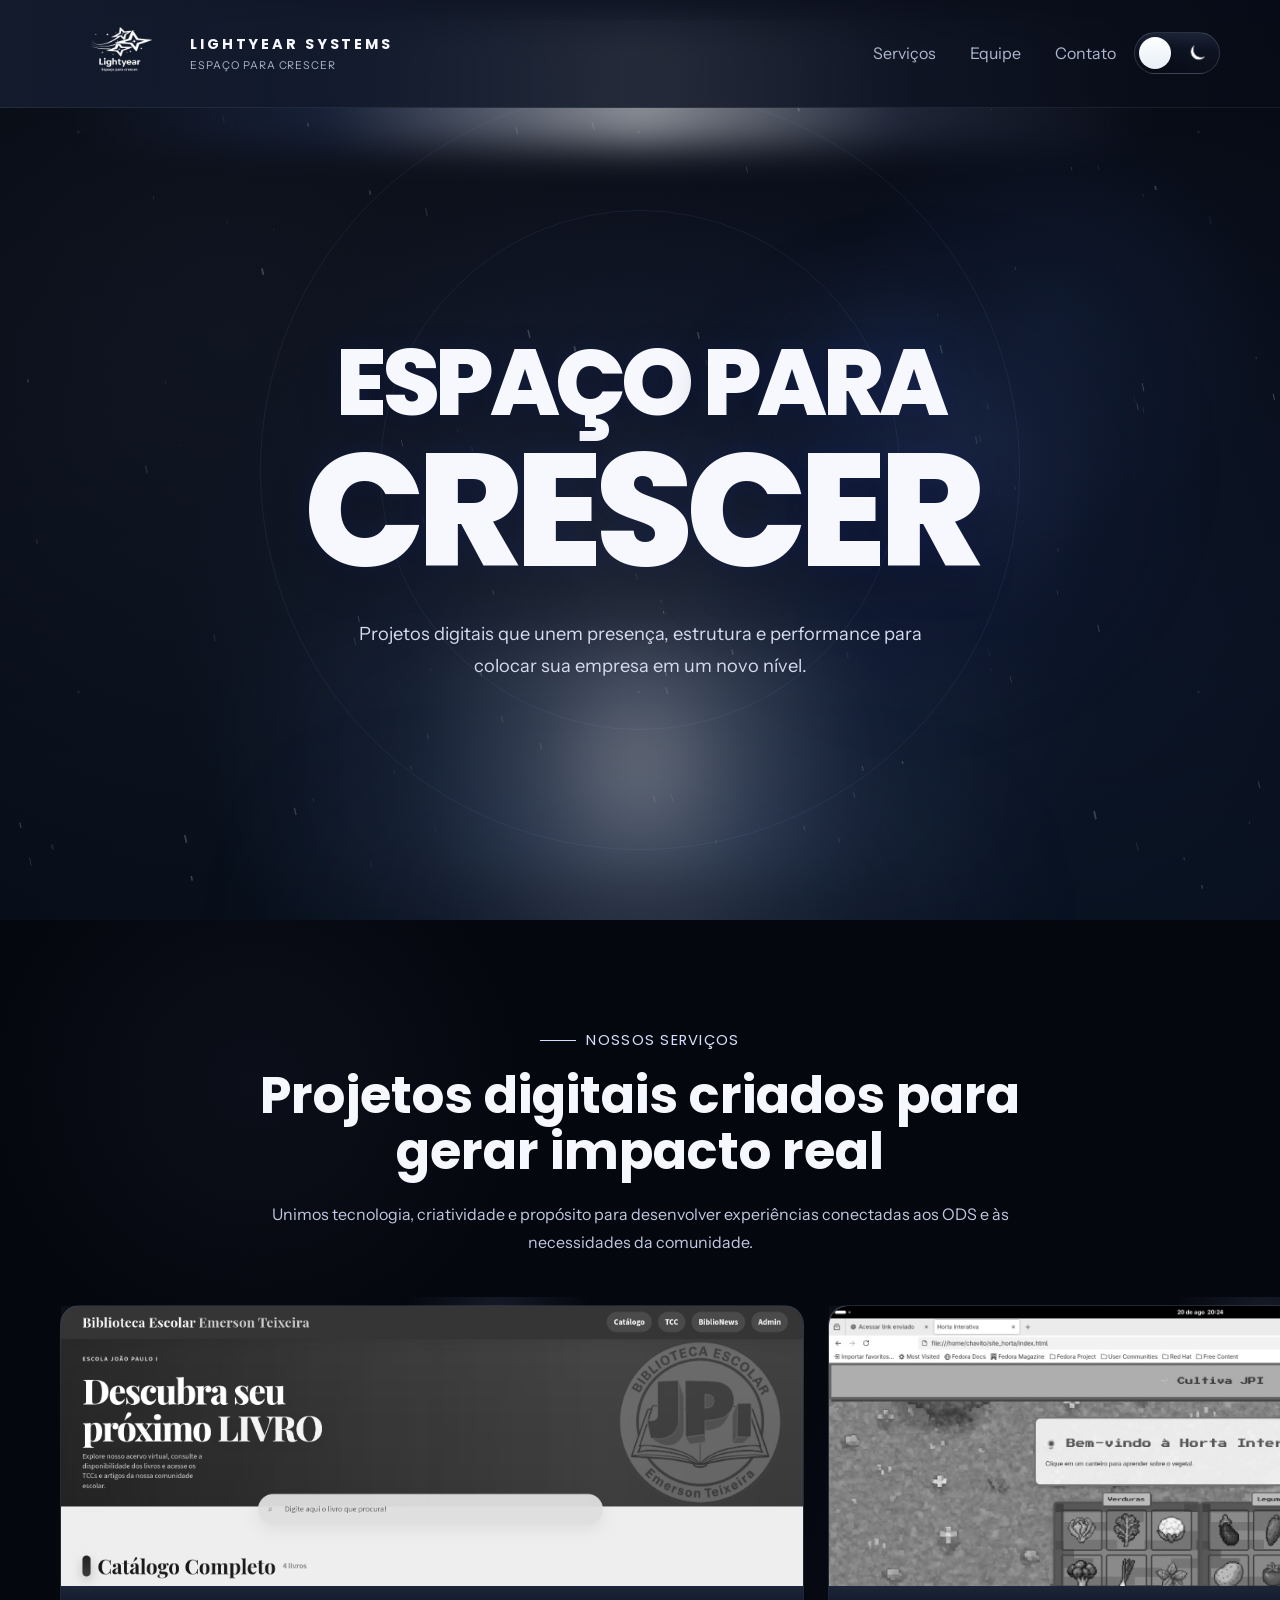
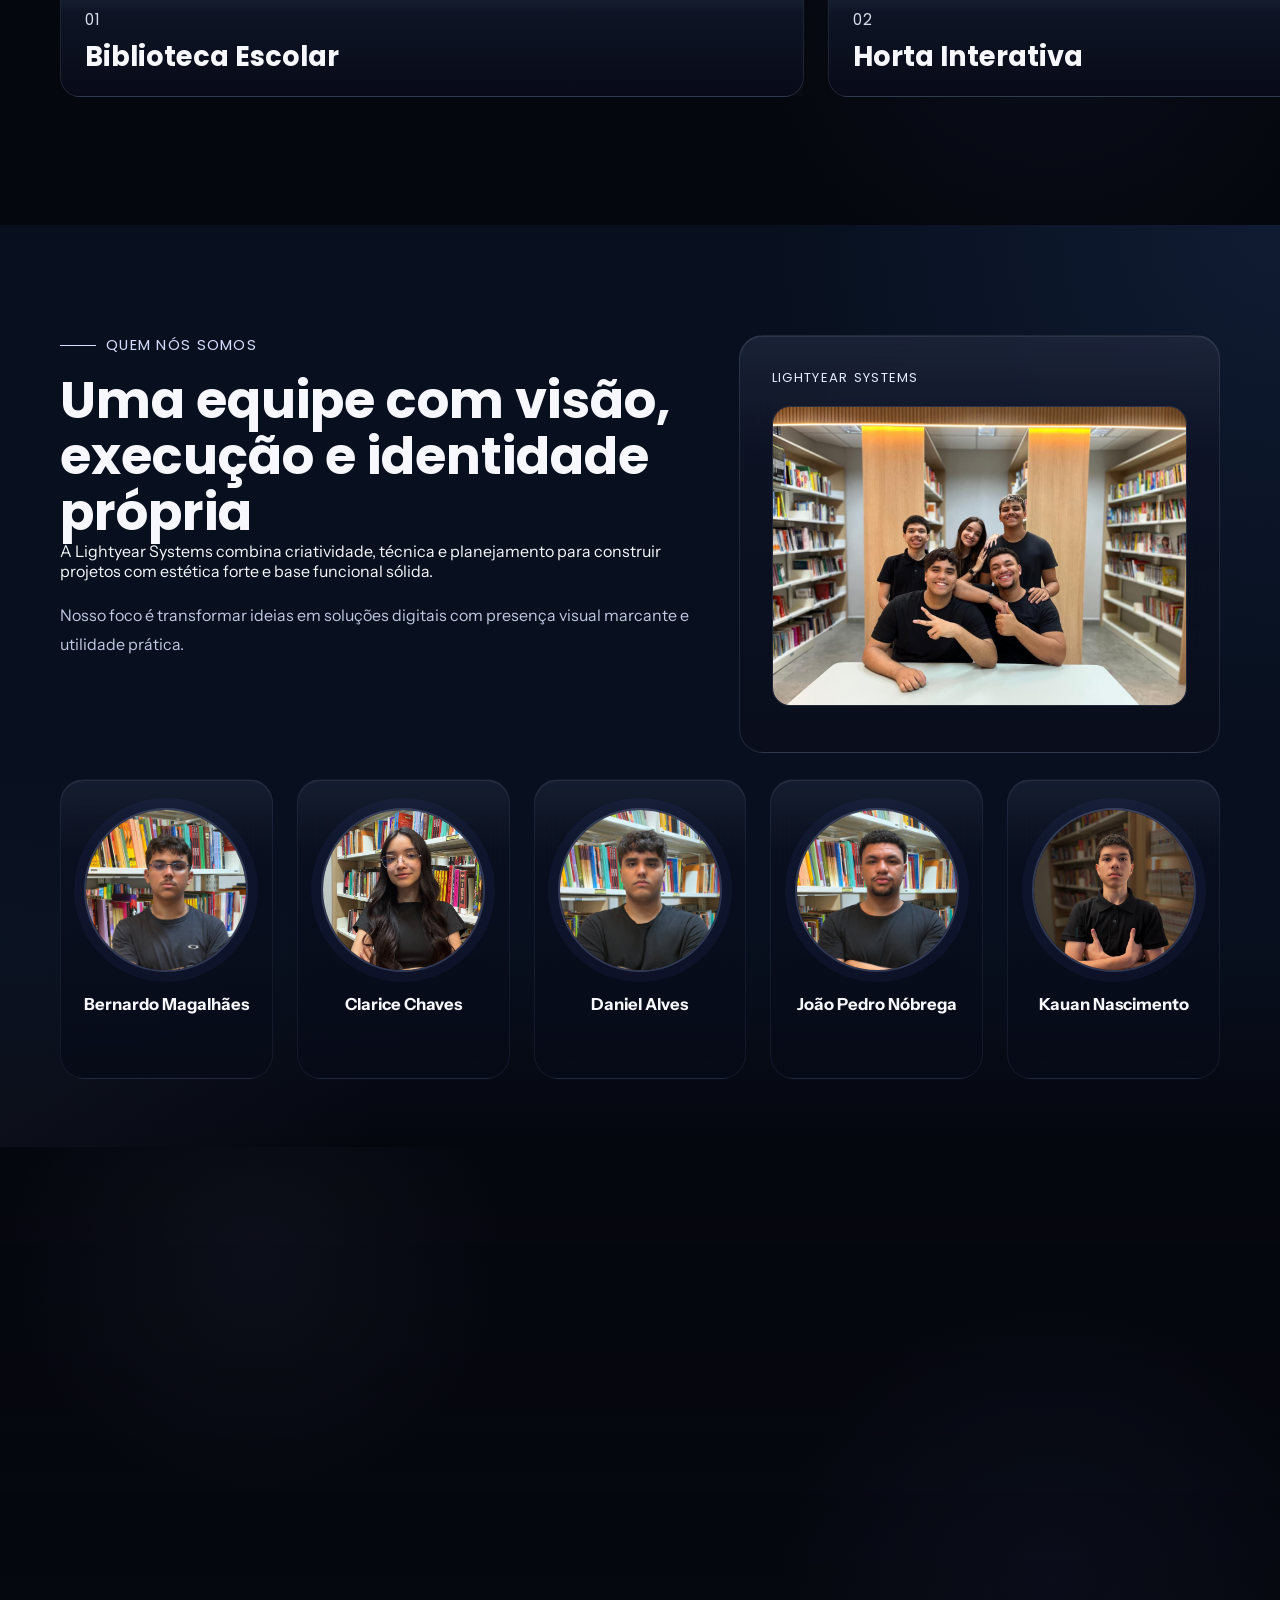
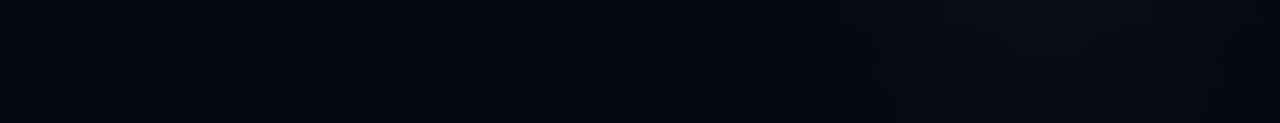
==== commit bff537df: "Mudanca nas fotos" ====
--- a/index.html
+++ b/index.html
@@ -194,9 +194,9 @@
 
             <div class="team">
                 <article class="member member-featured reveal" tabindex="0" aria-label="Bernardo Magalh&atilde;es, Designer UX/UI e Gerente de Marketing">
-                    <img src="bernardo.png" alt="Bernardo Magalh&atilde;es">
+                    <img src="bernardo.png" alt="Bernardo Magalh&atilde;es" class="member-photo-top">
                     <h3>Bernardo Magalh&atilde;es</h3>
-                    <p class="member-role">Designer UX/UI<br>/Gerente de Marketing</p>
+                    <p class="member-role">Designer UX/UI<br>/ Gerente de Marketing</p>
                 </article>
 
                 <article class="member reveal" tabindex="0" aria-label="Clarice Chaves, Desenvolvedora back-end e Analista de dados">
@@ -206,13 +206,13 @@
                 </article>
 
                 <article class="member reveal" tabindex="0" aria-label="Daniel Alves, Desenvolvedor Fullstack">
-                    <img src="daniel.png" alt="Daniel Alves">
+                    <img src="daniel.png" alt="Daniel Alves" class="member-photo-top">
                     <h3>Daniel Alves</h3>
                     <p class="member-role">Desenvolvedor Fullstack</p>
                 </article>
 
                 <article class="member reveal" tabindex="0" aria-label="Jo&atilde;o Pedro N&oacute;brega, Analista de sistemas">
-                    <img src="jpnobrega.png" alt="Jo&atilde;o Pedro N&oacute;brega">
+                    <img src="jpnobrega.png" alt="Jo&atilde;o Pedro N&oacute;brega" class="member-photo-top">
                     <h3>Jo&atilde;o Pedro N&oacute;brega</h3>
                     <p class="member-role">Analista de sistemas</p>
                 </article>
@@ -257,8 +257,8 @@
                             </label>
 
                             <label class="contact-field">
-                                <span>Empresa *</span>
-                                <input type="text" name="empresa" placeholder="Nome da empresa" required aria-required="true">
+                                <span>Empresa</span>
+                                <input type="text" name="empresa" placeholder="Nome da empresa">
                             </label>
 
                             <label class="contact-field">
@@ -269,7 +269,7 @@
 
                         <label class="contact-field contact-field-full">
                             <span>Mensagem *</span>
-                            <textarea name="mensagem" rows="5" placeholder="Conte um pouco sobre o projeto ou a ideia que voc&ecirc; quer desenvolver." required aria-required="true"></textarea>
+                            <textarea name="mensagem" rows="5" placeholder="Conte um pouco sobre o projeto ou a ideia que você; quer desenvolver." required aria-required="true"></textarea>
                         </label>
 
                                                 <input type="hidden" name="_subject" value="Novo contato pelo site Lightyear Systems">
--- a/style.css
+++ b/style.css
@@ -1423,6 +1423,10 @@
     transition: transform 0.34s ease, border-color 0.34s ease, box-shadow 0.34s ease, filter 0.34s ease;
 }
 
+.member-photo-top {
+    object-position: center top;
+}
+
 .member h3 {
     margin-top: 20px;
     font-size: 1.04rem;
@@ -1885,6 +1889,7 @@
         width: 144px;
         height: 144px;
     }
+
 }
 
 /* === Hero centered layout === */
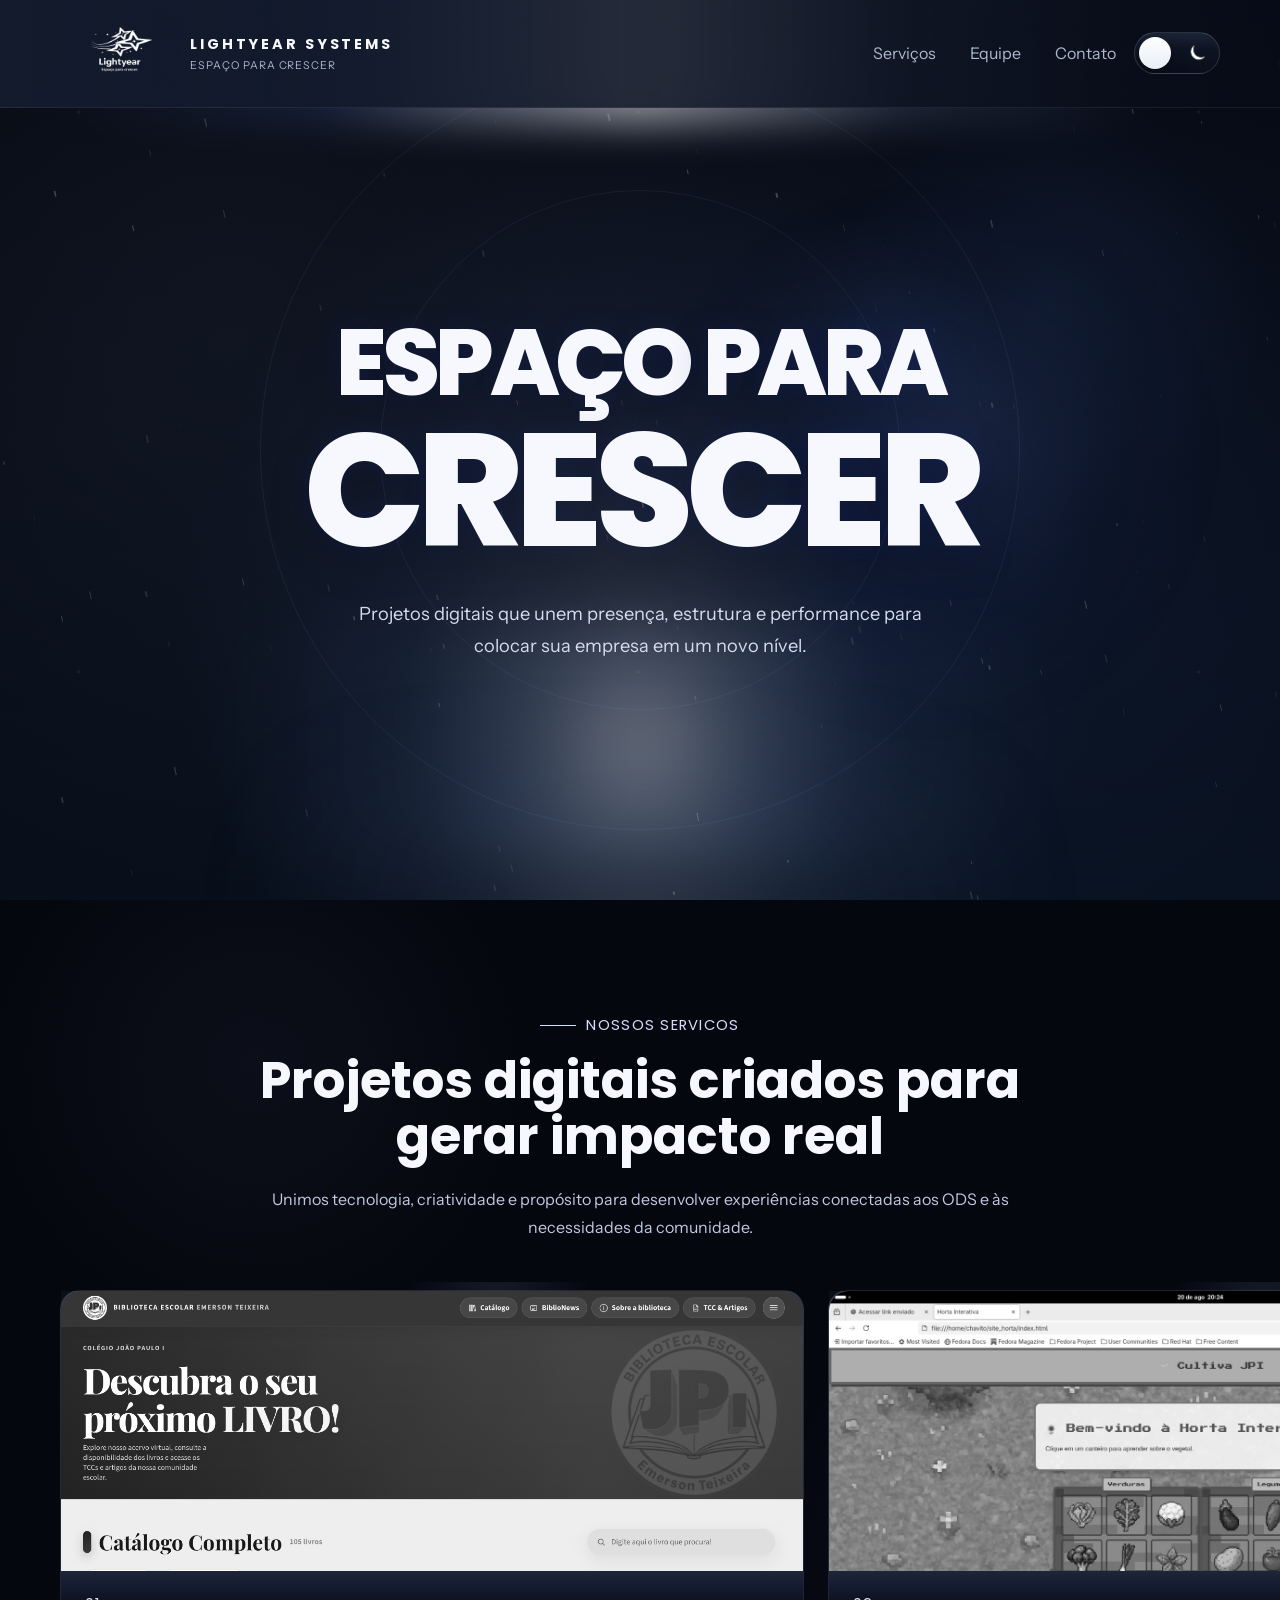
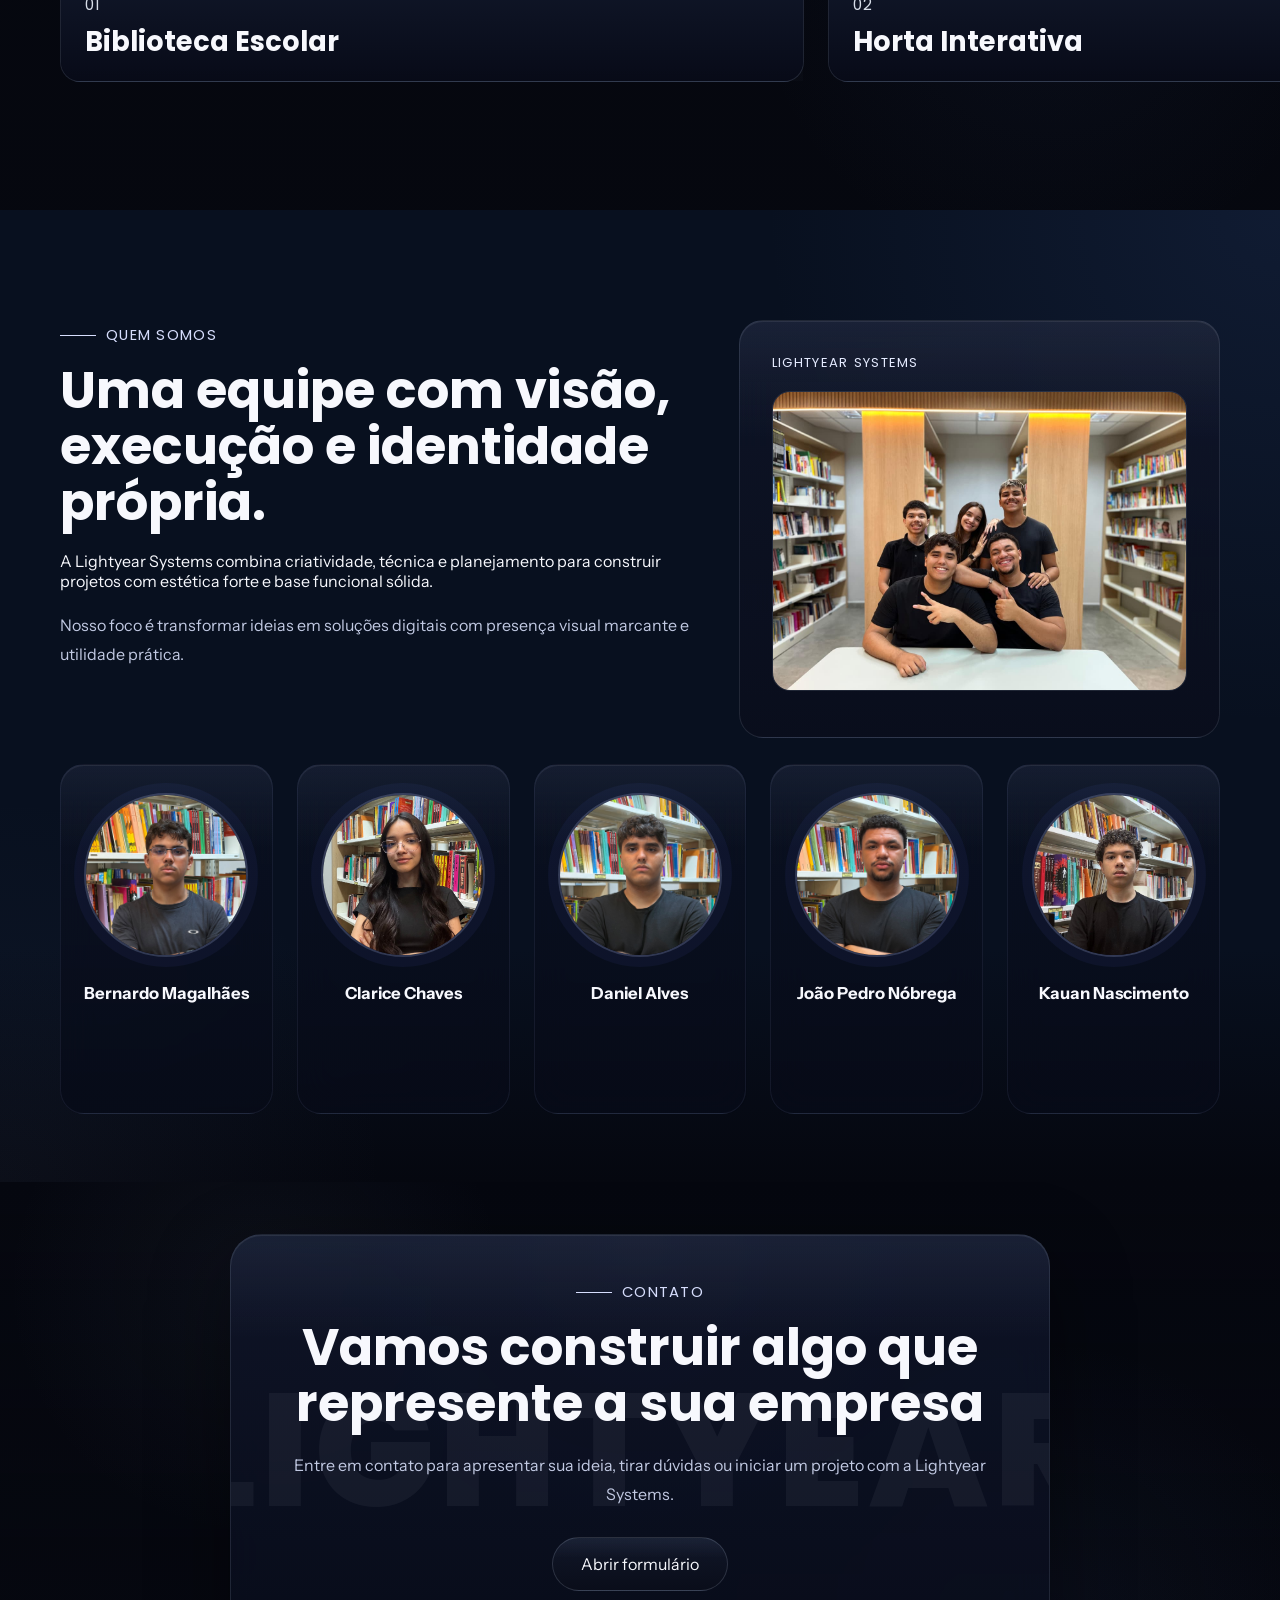
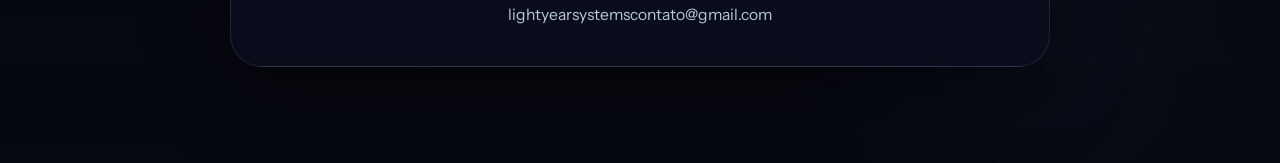
==== commit 1777c4a0: "codigo lapidado" ====
--- a/index.html
+++ b/index.html
@@ -1,23 +1,49 @@
-﻿﻿<!DOCTYPE html>
+<!DOCTYPE html>
 <html lang="pt-BR">
+<!-- ESTRUTURA DA PÁGINA (index.html) -->
+<!-- Ordem: HEAD (configurações) > HEADER (menu) > MAIN (hero, serviços, equipe, contato) > SCRIPT. -->
+<!-- As classes (class="...") ligam cada bloco ao style.css; os ids (id="...") ligam ao script.js. -->
+
+<!-- HEAD: informações técnicas que não aparecem na página (codificação, SEO, ícone, fontes e CSS). -->
 <head>
+    <!-- Codificação UTF-8: faz acentos e caracteres especiais aparecerem corretamente. -->
     <meta charset="UTF-8">
+    <!-- Faz o site se adaptar a celulares (responsividade). -->
     <meta name="viewport" content="width=device-width, initial-scale=1.0">
+    <!-- Descrição que aparece nos resultados do Google (SEO). -->
     <meta
         name="description"
         content="Lightyear Systems desenvolve sites, reestrutura plataformas e cria sistemas sob medida para impulsionar empresas."
     >
+    <!-- Título exibido na aba do navegador. -->
     <title>Lightyear Systems</title>
+    <!-- FAVICON: ícone da aba do navegador (logo da Lightyear). -->
+    <!-- favicon.ico = padrão; favicon-32/16.png = abas modernas; apple-touch-icon.png = atalho no iPhone/iPad. -->
+    <!-- theme-color = cor da barra do navegador no celular. -->
+    <link rel="icon" type="image/x-icon" href="favicon.ico">
+    <link rel="icon" type="image/png" sizes="32x32" href="favicon-32.png">
+    <link rel="icon" type="image/png" sizes="16x16" href="favicon-16.png">
+    <link rel="apple-touch-icon" sizes="180x180" href="apple-touch-icon.png">
+    <meta name="theme-color" content="#08101f">
+    <!-- FONTES: o preconnect acelera o carregamento das fontes Poppins (títulos) e Instrument Sans (textos) do Google Fonts. -->
     <link rel="preconnect" href="https://fonts.googleapis.com">
     <link rel="preconnect" href="https://fonts.gstatic.com" crossorigin>
     <link
         href="https://fonts.googleapis.com/css2?family=Poppins:wght@400;500;600;700;800&family=Instrument+Sans:wght@400;500;600&display=swap"
         rel="stylesheet"
     >
+    <!-- Liga o arquivo de estilos (cores, tamanhos, animações): style.css. -->
     <link rel="stylesheet" href="style.css">
 </head>
+<!-- BODY: tudo o que aparece na tela. O tema claro/escuro é aplicado aqui (data-theme). -->
 <body>
+
+    <!-- ===================================================== -->
+    <!-- CABEÇALHO FIXO (menu no topo) -->
+    <!-- Contém: logo + nome da empresa (esquerda) e menu + botão de tema (direita). -->
+    <!-- ==================================================== -->
     <header class="site-header">
+        <!-- Lado esquerdo: logo + texto "LIGHTYEAR SYSTEMS / Espaço para crescer". Clique leva ao início (#inicio). -->
         <div class="brand-tools">
             <a href="#inicio" class="logo" aria-label="Lightyear Systems">
                 <img src="logopng branca.png" alt="Logo Lightyear" class="logo-brand-image">
@@ -28,15 +54,18 @@
             </a>
         </div>
 
+        <!-- Lado direito: menu de navegação + botão de alternar tema. -->
         <div class="header-actions">
+            <!-- MENU: cada link rola até a seção cujo id é igual ao do href (#servicos, #sobre, #contato). -->
             <nav aria-label="Navegacao principal">
                 <ul>
-                    <li><a href="#servicos">Servi&ccedil;os</a></li>
+                    <li><a href="#servicos">Serviços</a></li>
                     <li><a href="#sobre">Equipe</a></li>
                     <li><a href="#contato">Contato</a></li>
                 </ul>
             </nav>
 
+            <!-- BOTÃO DE TEMA (claro/escuro): o clique é tratado no script.js (id=themeToggle). Estrela = modo escuro, lua = modo claro. -->
             <button
                 type="button"
                 class="theme-toggle"
@@ -58,8 +87,15 @@
         </div>
     </header>
 
+    <!-- CONTEÚDO PRINCIPAL da página, dividido em 4 seções. -->
     <main>
+
+        <!-- ===================================================== -->
+        <!-- SEÇÃO 1: HERO (primeira tela, id=inicio) -->
+        <!-- Fundo animado (estrelas, partículas, faixas de luz, órbitas) + título e subtítulo. -->
+        <!-- ==================================================== -->
         <section id="inicio" class="hero">
+            <!-- Camadas decorativas do fundo (estrelas, canvas de partículas animado pelo script.js, faixas de luz, brilho e órbitas). -->
             <div id="stars"></div>
             <canvas class="hero-particles" aria-hidden="true"></canvas>
             <div class="hero-ribbon hero-ribbon-top" aria-hidden="true"></div>
@@ -68,34 +104,45 @@
             <div class="orbit orbit-one"></div>
             <div class="orbit orbit-two"></div>
 
+            <!-- Texto central do hero. A classe reveal faz o bloco aparecer com animação ao entrar na tela. -->
             <div class="hero-content hero-content-centered reveal">
                 <h1 class="main-title">
-                    <span class="main-title-top">Espa&ccedil;o <span class="main-title-para">para</span></span>
+                    <span class="main-title-top">Espaço <span class="main-title-para">para</span></span>
                     <span class="main-title-bottom">crescer</span>
                 </h1>
                 <p class="subtitle">
-                    Projetos digitais que unem presen&ccedil;a, estrutura e performance
-                    para colocar sua empresa em um novo n&iacute;vel.
+                    Projetos digitais que unem presença, estrutura e performance
+                    para colocar sua empresa em um novo nível.
                 </p>
             </div>
         </section>
 
+
+        <!-- ===================================================== -->
+        <!-- SEÇÃO 2: SERVIÇOS / PROJETOS (id=servicos) -->
+        <!-- Carrossel horizontal com 4 projetos. No hover, a foto ganha cor e o texto expande. -->
+        <!-- ==================================================== -->
         <section id="servicos" class="section section-light services-section">
+            <!-- Título e texto de introdução da seção. -->
             <div class="section-heading reveal">
-                <p class="section-tag">Nossos Servi&ccedil;os</p>
+                <p class="section-tag">Nossos Servicos</p>
                 <h2>Projetos digitais criados para gerar impacto real</h2>
                 <p>
-                    Unimos tecnologia, criatividade e prop&oacute;sito para desenvolver experi&ecirc;ncias
-                    conectadas aos ODS e &agrave;s necessidades da comunidade.
+                    Unimos tecnologia, criatividade e propósito para desenvolver experiências
+                    conectadas aos ODS e às necessidades da comunidade.
                 </p>
             </div>
 
+            <!-- Moldura do carrossel (ocupa a largura toda da tela). -->
             <div class="services-shell reveal">
+                <!-- Dica "Arraste para o lado": aparece depois de alguns segundos (controlada pelo script.js). -->
                 <div class="services-drag-hint" id="servicesHint" aria-hidden="true">
                     Arraste para o lado
                 </div>
 
+                <!-- TRILHO do carrossel: os cards ficam lado a lado e podem ser arrastados ou rolam sozinhos. -->
                 <div class="cards services-track">
+                    <!-- CARD 01: Biblioteca Escolar (ODS 4). Estrutura de todos os cards: imagem + barra de destaque + número + título + texto (o texto só aparece no hover). -->
                     <article class="card service-card service-card-combo">
                         <div class="service-img-wrap">
                             <img src="biblioteca-escolar.png" alt="Projeto Biblioteca Escolar Emerson Teixeira" class="service-photo service-photo-large service-photo-top">
@@ -109,11 +156,12 @@
                             <p class="service-reveal-text">
                                 Site criado para a Biblioteca Escolar Emerson Teixeira, com foco em
                                 engajar a comunidade escolar, divulgar o acervo e aproximar estudantes
-                                da leitura, conectando educa&ccedil;&atilde;o e acesso ao conhecimento ao ODS 4.
+                                da leitura, conectando educação e acesso ao conhecimento ao ODS 4.
                             </p>
                         </div>
                     </article>
 
+                    <!-- CARD 02: Horta Interativa. -->
                     <article class="card service-card service-card-combo">
                         <div class="service-img-wrap">
                             <img src="horta-interativa.jpg" alt="Projeto Horta Interativa" class="service-photo service-photo-large">
@@ -125,45 +173,47 @@
                             </div>
                             <h3>Horta Interativa</h3>
                             <p class="service-reveal-text">
-                                Projeto sustent&aacute;vel inspirado nos ODS, em que o usu&aacute;rio
+                                Projeto sustentável inspirado nos ODS, em que o usuário
                                 clica nos alimentos da horta para descobrir receitas que utilizam
                                 esses ingredientes e incentivam o consumo consciente.
                             </p>
                         </div>
                     </article>
 
+                    <!-- CARD 03: Ponto de coleta de lixo eletrônico (ODS 9). -->
                     <article class="card service-card service-card-combo">
                         <div class="service-img-wrap">
-                            <img src="lixo-eletronico.jpg" alt="Projeto Ponto de coleta de lixo eletr&ocirc;nico" class="service-photo service-photo-large service-photo-top">
+                            <img src="lixo-eletronico.jpg" alt="Projeto Ponto de coleta de lixo eletrônico" class="service-photo service-photo-large service-photo-top">
                             <div class="service-accent-bar"></div>
                         </div>
                         <div class="service-feature">
                             <div class="card-topline">
                                 <span class="card-index">03</span>
                             </div>
-                            <h3>Ponto de coleta de lixo eletr&ocirc;nico</h3>
+                            <h3>Ponto de coleta de lixo eletrônico</h3>
                             <p class="service-reveal-text">
-                                Site sobre pontos de coleta de lixo eletr&ocirc;nico na Zona Oeste
+                                Site sobre pontos de coleta de lixo eletrônico na Zona Oeste
                                 do Rio de Janeiro, conectado ao ODS 9 e voltado para tecnologia,
-                                infraestrutura e descarte respons&aacute;vel.
+                                infraestrutura e descartes responsáveis.
                             </p>
                         </div>
                     </article>
 
+                    <!-- CARD 04: Alimentação Saudável nas escolas (ODS 3). -->
                     <article class="card service-card service-card-combo">
                         <div class="service-img-wrap">
-                            <img src="alimentacao-saudavel.jpg" alt="Projeto Alimenta&ccedil;&atilde;o Saud&aacute;vel nas escolas" class="service-photo service-photo-large service-photo-top">
+                            <img src="alimentacao-saudavel.png" alt="Projeto Alimentação Saudável nas escolas" class="service-photo service-photo-large service-photo-top">
                             <div class="service-accent-bar"></div>
                         </div>
                         <div class="service-feature">
                             <div class="card-topline">
                                 <span class="card-index">04</span>
                             </div>
-                            <h3>Alimenta&ccedil;&atilde;o Saud&aacute;vel nas escolas</h3>
+                            <h3>Alimentação Saudável nas escolas</h3>
                             <p class="service-reveal-text">
-                                Site educativo ligado ao ODS 3, com card&aacute;pios saud&aacute;veis
-                                para diferentes hor&aacute;rios do dia, ajudando estudantes a conhecer
-                                op&ccedil;&otilde;es equilibradas para a rotina escolar.
+                                Site educativo ligado ao ODS 3, com cardápios saudáveis
+                                para diferentes horários do dia, ajudando estudantes a conhecer
+                                opções equilibradas para a rotina escolar.
                             </p>
                         </div>
                     </article>
@@ -171,80 +221,105 @@
             </div>
         </section>
 
+
+        <!-- ===================================================== -->
+        <!-- SEÇÃO 3: EQUIPE (id=sobre) -->
+        <!-- Texto institucional + foto do grupo + cartões dos integrantes. -->
+        <!-- ==================================================== -->
         <section id="sobre" class="section section-dark team-section">
+            <!-- Grade de 2 colunas: texto "Quem nós somos" (esquerda) e foto da equipe (direita). -->
             <div class="about-grid">
+                <!-- Texto institucional. -->
                 <div class="about-copy reveal">
-                    <p class="section-tag">Quem n&oacute;s somos</p>
-                    <h2>Uma equipe com vis&atilde;o, execu&ccedil;&atilde;o e identidade pr&oacute;pria</h2>
+                    <p class="section-tag">Quem somos</p>
+                    <h2>Uma equipe com visão, execução e identidade própria.</h2>
                     <p>
-                        A Lightyear Systems combina criatividade, t&eacute;cnica e planejamento
-                        para construir projetos com est&eacute;tica forte e base funcional s&oacute;lida.
+                        <br> A Lightyear Systems combina criatividade, técnica e planejamento
+                        para construir projetos com estética forte e base funcional sólida.
                     </p>
                     <p>
-                        Nosso foco &eacute; transformar ideias em solu&ccedil;&otilde;es digitais com
-                        presen&ccedil;a visual marcante e utilidade pr&aacute;tica.
+                        Nosso foco é transformar ideias em soluções digitais com
+                        presença visual marcante e utilidade prática.
                     </p>
                 </div>
 
+                <!-- Cartão com a foto do grupo (grupo.png). -->
                 <div class="about-card reveal">
                     <span class="about-highlight">Lightyear Systems</span>
                     <img src="grupo.png" alt="Equipe Lightyear Systems" class="about-card-image">
                 </div>
             </div>
 
+            <!-- CARTÕES DA EQUIPE: foto + nome. A função aparece no hover. -->
+            <!-- Para adicionar alguém, copie um bloco <article class="member reveal"> e troque foto, nome e função. -->
             <div class="team">
-                <article class="member member-featured reveal" tabindex="0" aria-label="Bernardo Magalh&atilde;es, Designer UX/UI e Gerente de Marketing">
-                    <img src="bernardo.png" alt="Bernardo Magalh&atilde;es" class="member-photo-top">
-                    <h3>Bernardo Magalh&atilde;es</h3>
+                <!-- Integrante 1: Bernardo (member-photo-top = foto alinhada pelo topo do rosto). -->
+                <article class="member member-featured reveal" tabindex="0" aria-label="Bernardo Magalhães, Designer UX/UI e Gerente de Marketing">
+                    <img src="bernardo.png" alt="Bernardo Magalhães" class="member-photo-top">
+                    <h3>Bernardo Magalhães</h3>
                     <p class="member-role">Designer UX/UI<br>/ Gerente de Marketing</p>
                 </article>
 
+                <!-- Integrante 2: Clarice. -->
                 <article class="member reveal" tabindex="0" aria-label="Clarice Chaves, Desenvolvedora back-end e Analista de dados">
                     <img src="clarice.png" alt="Clarice Chaves">
                     <h3>Clarice Chaves</h3>
                     <p class="member-role">Desenvolvedora back-end<br>/ Analista de dados</p>
                 </article>
 
+                <!-- Integrante 3: Daniel. -->
                 <article class="member reveal" tabindex="0" aria-label="Daniel Alves, Desenvolvedor Fullstack">
                     <img src="daniel.png" alt="Daniel Alves" class="member-photo-top">
                     <h3>Daniel Alves</h3>
                     <p class="member-role">Desenvolvedor Fullstack</p>
                 </article>
 
-                <article class="member reveal" tabindex="0" aria-label="Jo&atilde;o Pedro N&oacute;brega, Analista de sistemas">
-                    <img src="jpnobrega.png" alt="Jo&atilde;o Pedro N&oacute;brega" class="member-photo-top">
-                    <h3>Jo&atilde;o Pedro N&oacute;brega</h3>
+                <!-- Integrante 4: João Pedro. -->
+                <article class="member reveal" tabindex="0" aria-label="João Pedro Nóbrega, Analista de sistemas">
+                    <img src="jpnobrega.png" alt="João Pedro Nóbrega" class="member-photo-top">
+                    <h3>João Pedro Nóbrega</h3>
                     <p class="member-role">Analista de sistemas</p>
                 </article>
 
+                <!-- Integrante 5: Kauan. -->
                 <article class="member reveal" tabindex="0" aria-label="Kauan Nascimento, Desenvolvedor Fullstack">
-                    <img src="kauan.png" alt="Kauan Nascimento">
+                    <img src="kauan.jpg" alt="Kauan Nascimento">
                     <h3>Kauan Nascimento</h3>
                     <p class="member-role">Desenvolvedor Fullstack</p>
                 </article>
             </div>
         </section>
 
+
+        <!-- ===================================================== -->
+        <!-- SEÇÃO 4: CONTATO (id=contato) -->
+        <!-- Botão que abre o formulário + link de e-mail. O envio é feito pelo script.js (FormSubmit). -->
+        <!-- ==================================================== -->
         <section id="contato" class="section section-light contact-section">
+            <!-- Caixa central da seção de contato. -->
             <div class="contact-box reveal">
                 <p class="section-tag">Contato</p>
                 <h2>Vamos construir algo que represente a sua empresa</h2>
                 <p>
-                    Entre em contato para apresentar sua ideia, tirar d&uacute;vidas ou
+                    Entre em contato para apresentar sua ideia, tirar dúvidas ou
                     iniciar um projeto com a Lightyear Systems.
                 </p>
 
+                <!-- Botão "Abrir formulário" (id=contactToggle) e e-mail clicável (abre o programa de e-mail). -->
                 <div class="contact-actions">
                     <button type="button" class="contact-link contact-toggle" id="contactToggle" aria-expanded="false" aria-controls="contactFormWrap">
-                        Abrir formul&aacute;rio
+                        Abrir formulário
                     </button>
                     <a href="mailto:lightyearsystemscontato@gmail.com" class="contact-email-link">
                         lightyearsystemscontato@gmail.com
                     </a>
                 </div>
 
+                <!-- Área que abre/fecha (atributo hidden + classe is-open controlados pelo script.js). -->
                 <div class="contact-form-wrap" id="contactFormWrap" hidden>
+                    <!-- FORMULÁRIO (id=contactForm). novalidate = a validação é feita pelo script.js. Campos com * são obrigatórios (required). -->
                     <form class="contact-form" id="contactForm" novalidate>
+                        <!-- Campos em 2 colunas: nome, e-mail, empresa e telefone. O atributo name é o nome que chega no e-mail. -->
                         <div class="contact-form-grid">
                             <label class="contact-field">
                                 <span>Nome *</span>
@@ -267,13 +342,23 @@
                             </label>
                         </div>
 
+                        <!-- Campo de mensagem (largura total). -->
                         <label class="contact-field contact-field-full">
                             <span>Mensagem *</span>
-                            <textarea name="mensagem" rows="5" placeholder="Conte um pouco sobre o projeto ou a ideia que você; quer desenvolver." required aria-required="true"></textarea>
+                            <textarea name="mensagem" rows="5" placeholder="Conte um pouco sobre o projeto ou a ideia que você quer desenvolver." required aria-required="true"></textarea>
                         </label>
 
-                                                <input type="hidden" name="_subject" value="Novo contato pelo site Lightyear Systems">
-
+                        <!-- CAMPOS OCULTOS (instruções para o FormSubmit, o visitante não vê): -->
+                        <!-- _subject = assunto do e-mail que a Lightyear recebe -->
+                        <input type="hidden" name="_subject" value="Novo contato pelo site Lightyear Systems">
+                        <!-- _template = formato do e-mail (table = tabela organizada) -->
+                        <input type="hidden" name="_template" value="table">
+                        <!-- _captcha = false desliga a página de captcha do FormSubmit -->
+                        <input type="hidden" name="_captcha" value="false">
+                        <!-- _honey = campo armadilha anti-spam: fica invisível; se um robô preencher, o FormSubmit descarta a mensagem -->
+                        <input type="text" name="_honey" style="display:none" tabindex="-1" autocomplete="off" aria-hidden="true">
+
+                        <!-- Botão "Enviar contato" + mensagem de status (id=contactFormNote) que o script.js atualiza (enviando, sucesso ou erro). -->
                         <div class="contact-form-actions">
                             <button type="submit" class="contact-submit">Enviar contato</button>
                             <p class="contact-form-note" id="contactFormNote">Preencha os campos e envie sua mensagem direto por aqui.</p>
@@ -284,6 +369,7 @@
         </section>
     </main>
 
+    <!-- SCRIPT: carrega o script.js no final da página (tema, animações, carrossel, partículas e envio do formulário). -->
     <script src="script.js"></script>
 </body>
 </html>
--- a/style.css
+++ b/style.css
@@ -1,9 +1,36 @@
-﻿* {
+
+/* ===================================================== */
+/* STYLE.CSS - VISUAL DO SITE LIGHTYEAR */
+/* ===================================================== */
+/* ÍNDICE (ordem do arquivo): */
+/*  1. Reset e variáveis de cor */
+/*  2. Base (html, body, links, imagens) */
+/*  3. Cabeçalho, logo e menu */
+/*  4. Botão de tema claro/escuro */
+/*  5. Hero (primeira tela) */
+/*  6. Botões, seções e títulos */
+/*  7. Carrossel de serviços (trilho e dica) */
+/*  8. TEMA CLARO (sobrescreve as cores quando body[data-theme="light"]) */
+/*  9. Cards de serviço */
+/* 10. Equipe (about e membros) */
+/* 11. Contato e formulário */
+/* 12. Animação de entrada (.reveal) e keyframes */
+/* 13. Responsivo (tablet e celular) */
+/* 14. Ajustes finais (hero centralizado, hover dos cards, correções) */
+/* DICA: quando duas regras têm a mesma força, a que está mais ao FINAL do arquivo vence. */
+/* Blocos marcados "NÃO USADO" não existem no index.html hoje (podem ser removidos no futuro). */
+/* ===================================================== */
+/*  */
+/* 1. RESET: zera margens e paddings padrão do navegador e faz o tamanho incluir borda e padding. */
+* {
     margin: 0;
     padding: 0;
     box-sizing: border-box;
 }
 
+/* VARIÁVEIS DE COR (usadas como var(--nome) no resto do arquivo). Mude aqui para trocar a paleta do tema escuro. */
+/* --bg / --bg-deep = fundos | --surface = painéis | --line = bordas | --text = texto | --muted = texto secundário */
+/* --blue / --violet = azuis de destaque | --glow = brilho | --shadow = sombra padrão */
 :root {
     --bg: #04060d;
     --bg-deep: #07101f;
@@ -19,11 +46,15 @@
     --shadow: 0 28px 80px rgba(0, 0, 0, 0.42);
 }
 
+
+/* 2. BASE */
+/* Rolagem suave ao clicar no menu; scroll-padding-top evita que o título fique escondido atrás do cabeçalho fixo. */
 html {
     scroll-behavior: smooth;
     scroll-padding-top: 100px;
 }
 
+/* Fonte padrão, cor do texto e fundo em degradê (vários brilhos radiais sobre um fundo azul-escuro). overflow-x evita rolagem lateral. */
 body {
     font-family: "Instrument Sans", sans-serif;
     color: var(--text);
@@ -35,16 +66,19 @@
     overflow-x: hidden;
 }
 
+/* Transição suave de cores ao trocar entre tema claro e escuro (vale para todos estes elementos). */
 body,
 .site-header,
 .hero,
 .section,
+/* Efeito de vidro desfocado em cards e caixas. */
 .card,
 .about-card,
 .member,
 .contact-box,
 .hero-panel,
 .theme-toggle,
+/* Tamanho da imagem da logo. */
 .logo-brand-image {
     transition:
         background 0.35s ease,
@@ -54,15 +88,20 @@
         filter 0.35s ease;
 }
 
+/* Links herdam a cor do texto ao redor. */
 a {
     color: inherit;
 }
 
+/* Imagens nunca passam da largura do container. */
 img {
     display: block;
     max-width: 100%;
 }
 
+
+/* 3. CABEÇALHO FIXO */
+/* Barra fixa no topo, com vidro desfocado (backdrop-filter). z-index alto para ficar acima de tudo. */
 .site-header {
     position: fixed;
     top: 0;
@@ -79,12 +118,14 @@
     z-index: 1000;
 }
 
+/* Versão compacta: a classe é adicionada pelo script.js depois de rolar 60px (menor e mais escura). */
 .site-header.nav-compact {
     padding: 10px 60px;
     background: rgba(7, 10, 22, 0.9);
     box-shadow: 0 18px 36px rgba(0, 0, 0, 0.25);
 }
 
+/* Logo + nome da empresa lado a lado. */
 .logo {
     display: inline-flex;
     align-items: center;
@@ -98,12 +139,14 @@
     flex-shrink: 0;
 }
 
+/* Agrupa o nome e o slogan em coluna. */
 .logo-text-wrap {
     display: flex;
     flex-direction: column;
     gap: 4px;
 }
 
+/* Texto "LIGHTYEAR SYSTEMS". */
 .logo-text {
     font-family: "Poppins", sans-serif;
     font-size: 0.9rem;
@@ -111,6 +154,7 @@
     letter-spacing: 0.18rem;
 }
 
+/* Slogan "Espaço para crescer". */
 .logo-subtext {
     color: var(--muted);
     font-size: 0.67rem;
@@ -118,24 +162,28 @@
     text-transform: uppercase;
 }
 
+/* MENU: links em linha, sem marcadores de lista. */
 nav ul {
     display: flex;
     list-style: none;
     gap: 34px;
 }
 
+/* Lado esquerdo do cabeçalho (logo). */
 .brand-tools {
     display: flex;
     align-items: center;
     gap: 18px;
 }
 
+/* Lado direito do cabeçalho (menu + botão de tema). */
 .header-actions {
     display: flex;
     align-items: center;
     gap: 18px;
 }
 
+/* Link do menu (cor discreta). */
 nav a {
     position: relative;
     text-decoration: none;
@@ -143,6 +191,7 @@
     transition: color 0.25s ease;
 }
 
+/* Sublinhado animado que cresce no hover (começa com largura 0). */
 nav a::after {
     content: "";
     position: absolute;
@@ -154,6 +203,7 @@
     transition: width 0.3s ease;
 }
 
+/* Hover/foco: texto fica branco e o sublinhado abre até 100%. */
 nav a:hover,
 nav a:focus-visible {
     color: var(--text);
@@ -164,6 +214,9 @@
     width: 100%;
 }
 
+
+/* 4. BOTÃO DE TEMA (interruptor claro/escuro) */
+/* Formato de pílula; o círculo branco (thumb) desliza de um lado ao outro. */
 .theme-toggle {
     position: relative;
     width: 86px;
@@ -182,6 +235,7 @@
     border-color: var(--line-strong);
 }
 
+/* Camada com os dois ícones (estrela à esquerda, lua à direita). */
 .theme-toggle-icons {
     position: absolute;
     inset: 0;
@@ -194,6 +248,7 @@
     pointer-events: none;
 }
 
+/* Caixa de cada ícone. */
 .theme-icon {
     display: inline-flex;
     align-items: center;
@@ -204,6 +259,7 @@
     overflow: hidden;
 }
 
+/* Tamanho padrão da imagem do ícone. */
 .theme-icon-image {
     display: block;
     width: 20px;
@@ -211,6 +267,7 @@
     object-fit: contain;
 }
 
+/* Ajuste de tamanho/posição da estrela. */
 .theme-icon-star .theme-icon-image {
     width: 50px;
     height: 38px;
@@ -218,11 +275,13 @@
     transform: translateX(-1px) translateY(3px);
 }
 
+/* Ajuste de tamanho da lua. */
 .theme-icon-moon .theme-icon-image {
     width: 18px;
     height: 18px;
 }
 
+/* O círculo branco que desliza (posição inicial = esquerda). */
 .theme-toggle-thumb {
     position: absolute;
     top: 4px;
@@ -235,6 +294,7 @@
     transition: transform 0.3s ease, background 0.3s ease, box-shadow 0.3s ease;
 }
 
+/* Texto do botão escondido visualmente, mas lido por leitores de tela (acessibilidade). */
 .theme-toggle-text {
     position: absolute;
     width: 1px;
@@ -247,6 +307,8 @@
     border: 0;
 }
 
+/* TEMA CLARO (parte 1): cores do formulário de contato e do botão de tema. */
+/* Todas estas regras só valem quando o body tem data-theme="light" (definido pelo script.js). */
 body[data-theme="light"] .contact-email-link {
     color: #54739a;
 }
@@ -293,11 +355,15 @@
 body[data-theme="light"] .contact-form-note {
     color: #5c7899;
 }
+/* No tema claro, o círculo desliza 46px para a direita. */
 body[data-theme="light"] .theme-toggle-thumb {
     transform: translateX(46px);
     background: linear-gradient(180deg, #ffffff, #eef5fb);
 }
 
+
+/* 5. HERO (primeira tela) */
+/* Ocupa a altura da tela (100vh). Aqui é definida a grade original; mais abaixo (seção 14) o hero é centralizado. */
 .hero {
     position: relative;
     min-height: 100vh;
@@ -313,6 +379,7 @@
         radial-gradient(circle at 82% 34%, rgba(57, 86, 150, 0.14), transparent 18%);
 }
 
+/* Camada de estrelas pequenas que sobem lentamente (animação moveStars). */
 #stars {
     position: absolute;
     inset: 0;
@@ -328,6 +395,7 @@
     z-index: -3;
 }
 
+/* Canvas das partículas (desenhado pelo script.js). pointer-events: none = não bloqueia cliques. */
 .hero-particles {
     position: absolute;
     inset: 0;
@@ -337,12 +405,15 @@
     z-index: -2;
 }
 
+/* Elementos decorativos do hero (faixas de luz e aura): ficam posicionados de forma absoluta e não recebem cliques. */
 .hero-ribbon,
+/* Esfera de luz azulada ao lado direito. */
 .hero-aura {
     position: absolute;
     pointer-events: none;
 }
 
+/* Faixa de luz horizontal no topo do hero. */
 .hero-ribbon-top {
     top: -5%;
     left: 50%;
@@ -362,6 +433,7 @@
     z-index: -1;
 }
 
+/* Linha fina brilhante sobre a faixa. */
 .hero-ribbon-top::after {
     content: "";
     position: absolute;
@@ -371,6 +443,7 @@
     border-radius: 999px;
 }
 
+/* Brilho difuso na parte de baixo do hero. */
 .hero-ribbon-bottom {
     left: 50%;
     bottom: 4%;
@@ -400,6 +473,7 @@
     z-index: -1;
 }
 
+/* Brilho extra na base do hero. */
 .hero::before {
     content: "";
     position: absolute;
@@ -412,6 +486,7 @@
     z-index: -1;
 }
 
+/* Anéis (órbitas) decorativos centralizados no hero. */
 .orbit {
     position: absolute;
     inset: 50% auto auto 50%;
@@ -421,27 +496,36 @@
     z-index: 0;
 }
 
+/* Anel menor. */
 .orbit-one {
     width: 520px;
     height: 520px;
 }
 
+/* Anel maior, com animação de pulsar (pulseRing). */
 .orbit-two {
     width: 760px;
     height: 760px;
     animation: pulseRing 14s ease-in-out infinite;
 }
 
+/* Conteúdo do hero fica acima do fundo (z-index). */
 .hero-content,
+/* NÃO USADO (.hero-panel, .panel-kicker, .panel-line): painel lateral do hero que existia numa versão antiga do layout. */
+/* O hero atual é centralizado e não usa esses elementos. */
 .hero-panel {
     position: relative;
     z-index: 2;
 }
 
+/* Largura máxima do bloco de texto do hero. */
 .hero-content {
     max-width: 720px;
 }
 
+
+/* 6. TÍTULOS, BOTÕES E SEÇÕES */
+/* Etiqueta pequena acima dos títulos (ex.: "NOSSOS SERVIÇOS"). */
 .section-tag {
     display: inline-flex;
     align-items: center;
@@ -454,6 +538,7 @@
     text-transform: uppercase;
 }
 
+/* Traço decorativo antes da etiqueta. */
 .section-tag::before {
     content: "";
     width: 36px;
@@ -461,10 +546,12 @@
     background: currentColor;
 }
 
+/* NÃO USADO: logo do hero (escondida com display: none). */
 .hero-logo {
     display: none;
 }
 
+/* Título principal "Espaço para crescer" (será refinado na seção 14). */
 .main-title {
     font-family: "Poppins", sans-serif;
     font-size: clamp(3.15rem, 7vw, 5.6rem);
@@ -477,6 +564,7 @@
         0 14px 40px rgba(0, 0, 0, 0.25);
 }
 
+/* Frase de apoio abaixo do título principal. */
 .subtitle {
     max-width: 620px;
     color: #d6dbef;
@@ -484,12 +572,14 @@
     line-height: 1.8;
 }
 
+/* Primeira definição dos botões de contato (a definição final está na seção 11). */
 .contact-actions {
     display: flex;
     flex-wrap: wrap;
     gap: 14px;
 }
 
+/* Botão em formato de pílula (usado em "Abrir formulário"). */
 .contact-link {
     display: inline-flex;
     align-items: center;
@@ -506,6 +596,7 @@
         linear-gradient(180deg, rgba(18, 25, 43, 0.88), rgba(10, 14, 26, 0.88));
 }
 
+/* Hover do botão: sobe 3px e ganha borda mais clara. */
 .contact-link:hover {
     transform: translateY(-3px);
     border-color: var(--line-strong);
@@ -570,12 +661,14 @@
     line-height: 1.7;
 }
 
+/* SEÇÃO padrão: espaçamento interno grande; overflow hidden corta brilhos que saem da área. */
 .section {
     position: relative;
     overflow: hidden;
     padding: 110px 60px;
 }
 
+/* Fundo da seção "clara" (no tema escuro continua escuro; usada em Serviços e Contato). */
 .section-light {
     background:
         radial-gradient(circle at 20% 18%, rgba(93, 109, 146, 0.08), transparent 22%),
@@ -584,6 +677,7 @@
         #05070f;
 }
 
+/* Fundo da seção "escura" (usada em Equipe). */
 .section-dark {
     background:
         radial-gradient(circle at top right, rgba(57, 86, 150, 0.16), transparent 32%),
@@ -591,23 +685,28 @@
         #08101f;
 }
 
+/* Seção de serviços: esconde o que passar da tela na horizontal. */
 .services-section {
     overflow: hidden;
 }
 
+/* Bloco de título centralizado (largura máxima 820px). */
 .section-heading,
+/* Caixa central (cartão de vidro) que contém título, botões e formulário. */
 .contact-box {
     max-width: 820px;
     margin: 0 auto;
     text-align: center;
 }
 
+/* Estilo dos títulos h2 de todas as seções (fonte Poppins, tamanho fluido com clamp). */
 .section h2 {
     font-family: "Poppins", sans-serif;
     font-size: clamp(2.2rem, 4vw, 3.35rem);
     line-height: 1.1;
 }
 
+/* Parágrafos de apoio: cor mais suave e espaçamento. */
 .section-heading p:last-child,
 .about-copy p:last-child,
 .about-card p,
@@ -617,6 +716,7 @@
     line-height: 1.8;
 }
 
+/* Grade de 3 colunas (base). No carrossel ela é substituída pelo flex de .services-track. */
 .cards {
     display: grid;
     grid-template-columns: repeat(3, minmax(0, 1fr));
@@ -625,6 +725,9 @@
     margin: 54px auto 0;
 }
 
+
+/* 7. CARROSSEL DE SERVIÇOS */
+/* Moldura: ocupa 100vw (largura toda da tela), mesmo estando dentro de uma seção com padding. */
 .services-shell {
     position: relative;
     width: 100vw;
@@ -633,6 +736,7 @@
     margin-left: calc(50% - 50vw);
 }
 
+/* TRILHO: linha horizontal rolável de cards, sem barra de rolagem. cursor: grab indica que dá para arrastar. */
 .services-track {
     display: flex;
     align-items: stretch;
@@ -650,14 +754,17 @@
     -webkit-user-select: none;
 }
 
+/* Esconde a barra de rolagem no Chrome/Safari. */
 .services-track::-webkit-scrollbar {
     display: none;
 }
 
+/* Cursor de "mão fechada" durante o arraste. */
 .services-track.dragging {
     cursor: grabbing;
 }
 
+/* Balãozinho "Arraste para o lado" (escondido por padrão). */
 .services-drag-hint {
     position: absolute;
     right: 60px;
@@ -677,11 +784,16 @@
     backdrop-filter: blur(10px);
 }
 
+/* Classe adicionada pelo script.js para mostrar a dica. */
 .services-drag-hint.is-visible {
     opacity: 1;
     transform: translateY(0);
 }
 
+
+/* 8. TEMA CLARO (parte principal) */
+/* Tudo a seguir sobrescreve as cores do tema escuro quando o botão de tema está em modo claro. */
+/* Organização: fundo geral > cabeçalho > logo/menu > botão de tema > hero > textos > seções > cards > equipe > contato. */
 body[data-theme="light"] {
     color: #16324e;
     background:
@@ -691,6 +803,7 @@
         linear-gradient(180deg, #f7f9fb 0%, #eef5f8 38%, #e5eff5 72%, #ddeaf0 100%);
 }
 
+/* Tema claro: cabeçalho. */
 body[data-theme="light"] .site-header {
     background: linear-gradient(90deg, rgba(248, 251, 252, 0.92), rgba(230, 239, 245, 0.84));
     border-bottom-color: rgba(95, 125, 203, 0.1);
@@ -701,10 +814,12 @@
     box-shadow: 0 18px 36px rgba(73, 102, 146, 0.12);
 }
 
+/* Tema claro: a logo é branca, então o filtro a escurece para aparecer no fundo claro. */
 body[data-theme="light"] .logo-brand-image {
     filter: brightness(0.12) saturate(0.3);
 }
 
+/* Tema claro: cores do menu e do slogan. */
 body[data-theme="light"] nav a,
 body[data-theme="light"] .logo-subtext {
     color: #5b7291;
@@ -728,6 +843,7 @@
     color: #16324e;
 }
 
+/* Tema claro: botão de tema. */
 body[data-theme="light"] .theme-toggle {
     border-color: rgba(95, 123, 191, 0.18);
     background:
@@ -739,6 +855,7 @@
     color: #111827;
 }
 
+/* Tema claro: fundo, estrelas, faixas, aura e órbitas do hero. */
 body[data-theme="light"] .hero {
     background:
         radial-gradient(circle at 50% 70%, rgba(255, 255, 255, 0.42), rgba(98, 174, 199, 0.14) 26%, rgba(6, 10, 24, 0) 52%),
@@ -788,6 +905,7 @@
     border-color: rgba(12, 18, 28, 0.12);
 }
 
+/* Tema claro: cores de textos secundários. */
 body[data-theme="light"] .subtitle,
 body[data-theme="light"] .section-heading p:last-child,
 body[data-theme="light"] .about-copy p:last-child,
@@ -799,6 +917,7 @@
     color: #56708f;
 }
 
+/* Tema claro: cor dos destaques (etiquetas, números). */
 body[data-theme="light"] .section-tag,
 body[data-theme="light"] .panel-kicker,
 body[data-theme="light"] .about-highlight,
@@ -808,6 +927,7 @@
     color: #4d78b6;
 }
 
+/* Tema claro: fundos das seções (serviços/contato e equipe). */
 body[data-theme="light"] .section-light {
     background:
         radial-gradient(circle at 20% 18%, rgba(152, 213, 228, 0.26), transparent 22%),
@@ -830,10 +950,12 @@
         linear-gradient(180deg, #e2eef3 0%, #e2eef3 76%, #edf4f7 100%);
 }
 
+/* Tema claro: bordas e sombras dos cards e caixas. */
 body[data-theme="light"] .hero-panel,
 body[data-theme="light"] .card,
 body[data-theme="light"] .about-card,
 body[data-theme="light"] .member,
+/* Tema claro: caixa de contato e botões. */
 body[data-theme="light"] .contact-box {
     border-color: rgba(93, 139, 191, 0.18);
     box-shadow:
@@ -848,6 +970,7 @@
         radial-gradient(circle at top right, rgba(95, 125, 203, 0.08), transparent 42%);
 }
 
+/* Tema claro: fundo dos cards. */
 body[data-theme="light"] .card {
     background:
         linear-gradient(180deg, rgba(94, 108, 138, 0.16), rgba(12, 18, 36, 0) 24%),
@@ -870,6 +993,7 @@
         radial-gradient(circle at top right, rgba(95, 125, 203, 0.1), transparent 40%);
 }
 
+/* NÃO USADO (.service-media*): decoração antiga dos cards de serviço, substituída pelas fotos dos projetos. */
 body[data-theme="light"] .service-media {
     border-color: rgba(95, 123, 191, 0.16);
     background:
@@ -927,6 +1051,7 @@
         linear-gradient(180deg, rgba(255, 255, 255, 0.28), rgba(202, 222, 238, 0.22));
 }
 
+/* Tema claro: cartões da equipe. */
 body[data-theme="light"] .member {
     background:
         linear-gradient(180deg, rgba(255, 255, 255, 0.66), rgba(221, 236, 242, 0.42) 24%),
@@ -982,6 +1107,9 @@
     border-color: rgba(95, 123, 191, 0.18);
 }
 
+
+/* 9. CARDS DE SERVIÇO */
+/* .card = estilo geral de cartão (borda arredondada, fundo em degradê). Os cards de serviço usam .card + .service-card + .service-card-combo. */
 .card {
     position: relative;
     min-height: 610px;
@@ -996,20 +1124,24 @@
     box-shadow: inset 0 1px 0 rgba(255, 255, 255, 0.08);
 }
 
+/* Largura base de cada card no carrossel (flex: 0 0 = não encolhe nem cresce). */
 .service-card {
     flex: 0 0 360px;
 }
 
+/* Variante larga (744px) usada nos 4 projetos. */
 .service-card-combo {
     flex-basis: 744px;
 }
 
+/* Impede selecionar texto e arrastar imagens enquanto o usuário arrasta o carrossel. */
 .service-card,
 .service-card * {
     user-select: none;
     -webkit-user-drag: none;
 }
 
+/* Brilho decorativo no canto do card. */
 .card::before {
     content: "";
     position: absolute;
@@ -1020,6 +1152,7 @@
     background: radial-gradient(circle, rgba(107, 126, 167, 0.16), transparent 62%);
 }
 
+/* Reflexo diagonal sutil sobre o card. */
 .card::after {
     content: "";
     position: absolute;
@@ -1029,12 +1162,14 @@
     opacity: 0.65;
 }
 
+/* Hover geral do card (será refinado para .service-card na seção 14). */
 .card:hover {
     transform: translateY(-10px);
     border-color: var(--line-strong);
     box-shadow: 0 22px 48px rgba(6, 14, 42, 0.4);
 }
 
+/* Linha do número do projeto (01, 02...). */
 .card-topline {
     display: flex;
     align-items: center;
@@ -1043,6 +1178,7 @@
     margin-bottom: 18px;
 }
 
+/* Número do projeto. */
 .card-index {
     display: inline-flex;
     color: #d8dee9;
@@ -1051,6 +1187,7 @@
     letter-spacing: 0.08rem;
 }
 
+/* Título do card. */
 .card h3 {
     font-family: "Poppins", sans-serif;
     font-size: 1.7rem;
@@ -1058,6 +1195,7 @@
     margin-bottom: 22px;
 }
 
+/* Texto do card. */
 .card p {
     margin-top: 22px;
     color: #c8d0e6;
@@ -1065,6 +1203,7 @@
     font-size: 1.04rem;
 }
 
+/* NÃO USADO (.service-combo-grid / -item / -copy / .service-merged-media): layouts antigos de card duplo. */
 .service-combo-grid {
     position: relative;
     z-index: 1;
@@ -1077,6 +1216,7 @@
     min-width: 0;
 }
 
+/* Área de texto do card (fica acima dos brilhos decorativos). */
 .service-feature {
     position: relative;
     z-index: 1;
@@ -1121,6 +1261,7 @@
     border-radius: 22px;
 }
 
+/* FOTO DO PROJETO: preenche a largura do card (cobre a área, cortando o excesso). */
 .service-photo {
     position: relative;
     z-index: 1;
@@ -1133,16 +1274,19 @@
     -webkit-user-drag: none;
 }
 
+/* Foto mais alta (330px). */
 .service-photo-large {
     height: 330px;
 }
 
+/* NÃO USADO (.service-photo-frame / .service-photo-crop-sides): molduras antigas para cortar fotos. */
 .service-photo-frame {
     width: 100%;
     height: 330px;
     overflow: hidden;
 }
 
+/* Alinha o corte da foto pelo topo (para não cortar rostos/títulos). */
 .service-photo-top {
     object-position: top center;
 }
@@ -1153,6 +1297,7 @@
     margin-left: -105px;
 }
 
+/* NÃO USADO (.service-media e variações -sites, -upgrade, -systems, -landing, -brand, -automation): ilustrações antigas feitas só com CSS, trocadas pelas fotos. */
 .service-media {
     position: relative;
     height: 230px;
@@ -1314,6 +1459,9 @@
         radial-gradient(circle, rgba(255, 255, 255, 0.2) 0 72%, transparent 73%);
 }
 
+
+/* 10. EQUIPE */
+/* Fundo da seção de equipe (degradê que termina na cor da seção de contato). */
 .team-section {
     position: relative;
     padding-bottom: 46px;
@@ -1323,6 +1471,7 @@
         linear-gradient(180deg, #08101f 0%, #08101f 76%, #05070f 100%);
 }
 
+/* Grade "Quem nós somos": texto (esquerda) + cartão com foto (direita). */
 .about-grid {
     display: grid;
     grid-template-columns: minmax(0, 1.15fr) minmax(280px, 0.85fr);
@@ -1332,6 +1481,7 @@
     margin: 0 auto 26px;
 }
 
+/* Cartão da foto do grupo. */
 .about-card {
     display: flex;
     flex-direction: column;
@@ -1346,6 +1496,7 @@
     box-shadow: inset 0 1px 0 rgba(255, 255, 255, 0.08);
 }
 
+/* Foto do grupo (grupo.png), 300px de altura. */
 .about-card-image {
     width: 100%;
     height: 300px;
@@ -1355,6 +1506,7 @@
     border: 1px solid rgba(196, 210, 235, 0.12);
 }
 
+/* Etiqueta "Lightyear Systems" acima da foto. */
 .about-highlight {
     margin-bottom: 18px;
     color: #e5ebff;
@@ -1364,6 +1516,7 @@
     text-transform: uppercase;
 }
 
+/* NÃO USADO: parágrafo de ligação que existia entre o texto e a equipe. */
 .about-bridge {
     max-width: 1200px;
     margin: 0 auto 26px;
@@ -1372,6 +1525,7 @@
     line-height: 1.85;
 }
 
+/* Linha com os 5 integrantes (flex). */
 .team {
     display: flex;
     gap: 24px;
@@ -1380,11 +1534,12 @@
     align-items: flex-start;
 }
 
+/* CARTÃO DO INTEGRANTE: altura mínima 350px garante espaço para foto + nome + função (evita o nome encostar na função). */
 .member {
     position: relative;
     flex: 1 1 0;
     min-width: 0;
-    min-height: 300px;
+    min-height: 350px;
     padding: 28px 20px;
     border-radius: 24px;
     border: 1px solid rgba(176, 191, 255, 0.08);
@@ -1397,7 +1552,9 @@
     overflow: hidden;
 }
 
+/* HOVER/FOCO: o cartão sobe e cresce; permite navegar por teclado (tabindex no HTML). */
 .member:hover,
+/* Contorno visível ao focar com o teclado (acessibilidade). */
 .member:focus-visible {
     transform: translateY(-26px) scale(1.08);
     border-color: var(--line);
@@ -1412,6 +1569,7 @@
     outline-offset: 4px;
 }
 
+/* Foto redonda do integrante (164px). */
 .member img {
     width: 164px;
     height: 164px;
@@ -1423,16 +1581,20 @@
     transition: transform 0.34s ease, border-color 0.34s ease, box-shadow 0.34s ease, filter 0.34s ease;
 }
 
+/* Alinha o corte da foto pelo topo. */
 .member-photo-top {
     object-position: center top;
 }
 
+/* Nome do integrante. As margens (24px em cima e 12px embaixo) mantêm o respiro até a função. */
 .member h3 {
-    margin-top: 20px;
+    margin-top: 24px;
+    margin-bottom: 12px;
     font-size: 1.04rem;
     line-height: 1.5;
 }
 
+/* Brilho que aparece atrás da foto no hover (começa invisível). */
 .member::before {
     content: "";
     position: absolute;
@@ -1446,11 +1608,13 @@
     pointer-events: none;
 }
 
+/* No hover, o brilho fica visível. */
 .member:hover::before,
 .member:focus-visible::before {
     opacity: 1;
 }
 
+/* No hover, a foto aumenta e ganha sombra. */
 .member:hover img,
 .member:focus-visible img {
     transform: scale(1.22);
@@ -1461,11 +1625,12 @@
     filter: saturate(1.08) contrast(1.03);
 }
 
+/* FUNÇÃO (ex.: "Desenvolvedor Fullstack"): fica escondida e posicionada na parte de baixo do cartão. */
 .member-role {
     position: absolute;
     left: 18px;
     right: 18px;
-    bottom: 26px;
+    bottom: 22px;
     max-width: 220px;
     margin: 0 auto;
     color: #c4d2f2;
@@ -1478,12 +1643,16 @@
     transition: opacity 0.28s ease, transform 0.28s ease;
 }
 
+/* No hover, a função aparece subindo suavemente. */
 .member:hover .member-role,
 .member:focus-visible .member-role {
     opacity: 1;
     transform: translateY(0);
 }
 
+
+/* 11. CONTATO E FORMULÁRIO */
+/* Espaçamento da seção de contato. */
 .contact-section {
     padding-top: 52px;
     padding-bottom: 96px;
@@ -1504,6 +1673,7 @@
     overflow: hidden;
 }
 
+/* Marca d'água "LIGHTYEAR" gigante e quase transparente ao fundo. */
 .contact-box::before {
     content: "LIGHTYEAR";
     position: absolute;
@@ -1519,11 +1689,13 @@
     pointer-events: none;
 }
 
+/* Conteúdo da caixa fica acima da marca d'água. */
 .contact-box > * {
     position: relative;
     z-index: 1;
 }
 
+/* Botões de contato EM COLUNA e centralizados (definição que vale; sobrescreve a da seção 6). */
 .contact-actions {
     display: flex;
     flex-direction: column;
@@ -1533,12 +1705,14 @@
     margin-top: 28px;
 }
 
+/* Botão "Abrir formulário": usa a fonte do site. */
 .contact-toggle {
     appearance: none;
     font: inherit;
     cursor: pointer;
 }
 
+/* Link do e-mail (sem sublinhado). */
 .contact-email-link {
     color: #b9c6df;
     font-size: 0.98rem;
@@ -1546,10 +1720,12 @@
     transition: color 0.25s ease;
 }
 
+/* Hover do e-mail. */
 .contact-email-link:hover {
     color: #eef3ff;
 }
 
+/* Área do formulário: começa fechada (altura 0, invisível) e abre com animação. */
 .contact-form-wrap {
     max-height: 0;
     opacity: 0;
@@ -1557,12 +1733,14 @@
     transition: max-height 0.45s ease, opacity 0.3s ease, margin-top 0.3s ease;
 }
 
+/* Aberto: a classe is-open é colocada pelo script.js. */
 .contact-form-wrap.is-open {
     max-height: 880px;
     opacity: 1;
     margin-top: 28px;
 }
 
+/* Cartão do formulário. */
 .contact-form {
     padding: 28px;
     border: 1px solid rgba(216, 226, 255, 0.12);
@@ -1573,25 +1751,30 @@
     text-align: left;
 }
 
+/* Campos em 2 colunas (1 coluna no celular). */
 .contact-form-grid {
     display: grid;
     grid-template-columns: repeat(2, minmax(0, 1fr));
     gap: 18px;
 }
 
+/* Cada campo: rótulo em cima, campo embaixo. */
 .contact-field {
     display: flex;
     flex-direction: column;
     gap: 10px;
 }
 
+/* Rótulo do campo (Nome *, E-mail *...). */
 .contact-field span {
     color: #dbe5fb;
     font-size: 0.92rem;
     font-weight: 600;
 }
 
+/* Aparência dos campos de texto e da caixa de mensagem. */
 .contact-field input,
+/* Caixa de mensagem: altura mínima e redimensionável na vertical. */
 .contact-field textarea {
     width: 100%;
     border: 1px solid rgba(216, 226, 255, 0.14);
@@ -1604,11 +1787,13 @@
     transition: border-color 0.25s ease, box-shadow 0.25s ease, background 0.25s ease;
 }
 
+/* Cor do texto de exemplo (placeholder). */
 .contact-field input::placeholder,
 .contact-field textarea::placeholder {
     color: #7f8aa3;
 }
 
+/* Campo selecionado: borda e brilho azulados. */
 .contact-field input:focus,
 .contact-field textarea:focus {
     border-color: rgba(161, 184, 255, 0.52);
@@ -1620,10 +1805,12 @@
     resize: vertical;
 }
 
+/* Campo que ocupa a largura toda (Mensagem). */
 .contact-field-full {
     margin-top: 18px;
 }
 
+/* Linha com botão "Enviar contato" + mensagem de status. */
 .contact-form-actions {
     display: flex;
     align-items: center;
@@ -1632,6 +1819,7 @@
     margin-top: 22px;
 }
 
+/* Botão "Enviar contato". */
 .contact-submit {
     min-height: 52px;
     padding: 0 26px;
@@ -1647,21 +1835,28 @@
     transition: transform 0.3s ease, border-color 0.3s ease, background 0.3s ease;
 }
 
+/* Hover do botão de envio. */
 .contact-submit:hover {
     transform: translateY(-2px);
     border-color: rgba(223, 230, 242, 0.26);
 }
 
+/* Mensagem de status do envio (enviando, erro...). */
 .contact-form-note {
     color: #9daccc;
     font-size: 0.92rem;
     line-height: 1.6;
 }
 
+/* Cor quando o envio deu certo (classe is-success vem do script.js). */
 .contact-form-note.is-success {
     color: #d9e6ff;
 }
 
+
+/* 12. ANIMAÇÃO DE ENTRADA */
+/* .reveal: o bloco começa invisível, deslocado e desfocado. */
+/* .reveal.visible (classe colocada pelo script.js ao aparecer na tela): volta ao normal com transição suave. */
 .reveal {
     opacity: 0;
     transform: translateY(24px);
@@ -1669,18 +1864,21 @@
     transition: opacity 0.8s ease, transform 0.8s ease, filter 0.8s ease;
 }
 
+/* Estado final da animação de entrada. */
 .reveal.visible {
     opacity: 1;
     transform: translateY(0);
     filter: blur(0);
 }
 
+/* Garante que o hover do cartão da equipe vença o estado .reveal.visible. */
 .member.reveal.visible:hover,
 .member.reveal.visible:focus-visible {
     transform: translateY(-26px) scale(1.08);
     z-index: 2;
 }
 
+/* KEYFRAMES moveStars: faz as estrelas do fundo subirem continuamente. */
 @keyframes moveStars {
     from {
         transform: translateY(0);
@@ -1690,6 +1888,7 @@
     }
 }
 
+/* KEYFRAMES pulseRing: a órbita grande aumenta e diminui, mudando a opacidade. */
 @keyframes pulseRing {
     0%,
     100% {
@@ -1702,6 +1901,10 @@
     }
 }
 
+
+/* 13. RESPONSIVO */
+/* @media aplica as regras só quando a tela é menor que o tamanho indicado. */
+/* TABLET E TELAS MÉDIAS (até 1100px): colunas viram uma só, equipe quebra em linhas, cards do carrossel ficam proporcionais. */
 @media (max-width: 1100px) {
     .hero,
     .about-grid {
@@ -1745,6 +1948,7 @@
     }
 }
 
+/* TABLET PEQUENO E CELULAR (até 820px): cabeçalho em coluna, menos padding lateral, equipe em 2 por linha, hero mais compacto. */
 @media (max-width: 820px) {
     .site-header,
     .site-header.nav-compact,
@@ -1850,6 +2054,7 @@
     }
 }
 
+/* Ainda até 820px: campos do formulário em 1 coluna e botão de envio abaixo da mensagem de status. */
 @media (max-width: 820px) {
     .contact-form-grid {
         grid-template-columns: 1fr;
@@ -1860,6 +2065,7 @@
         align-items: stretch;
     }
 }
+/* CELULAR (até 560px): botões em largura total, equipe em coluna única, cards do carrossel a 82% da tela e fotos menores. */
 @media (max-width: 560px) {
     .contact-link {
         width: 100%;
@@ -1892,6 +2098,10 @@
 
 }
 
+
+/* 14. AJUSTES FINAIS */
+/* As regras abaixo vêm por último e SOBRESCREVEM as anteriores: hero centralizado, título em duas linhas, */
+/* efeito de hover nos cards de serviço (foto cinza vira colorida, texto expande) e correções de altura. */
 /* === Hero centered layout === */
 .hero {
     grid-template-columns: 1fr;
@@ -2078,4 +2288,16 @@
 /* === Corrige min-height herdado do .card === */
 .service-card.service-card-combo {
     min-height: 0 !important;
-}+}
+
+/* CORREÇÃO DA EQUIPE (seção 14): reforça o espaçamento entre nome e função e ajusta a altura no celular. */
+/* === Equipe: espaço fixo entre o nome e a função (evita sobreposição) === */
+.member-role {
+    line-height: 1.4;
+}
+
+@media (max-width: 560px) {
+    .member {
+        min-height: 340px;
+    }
+}
